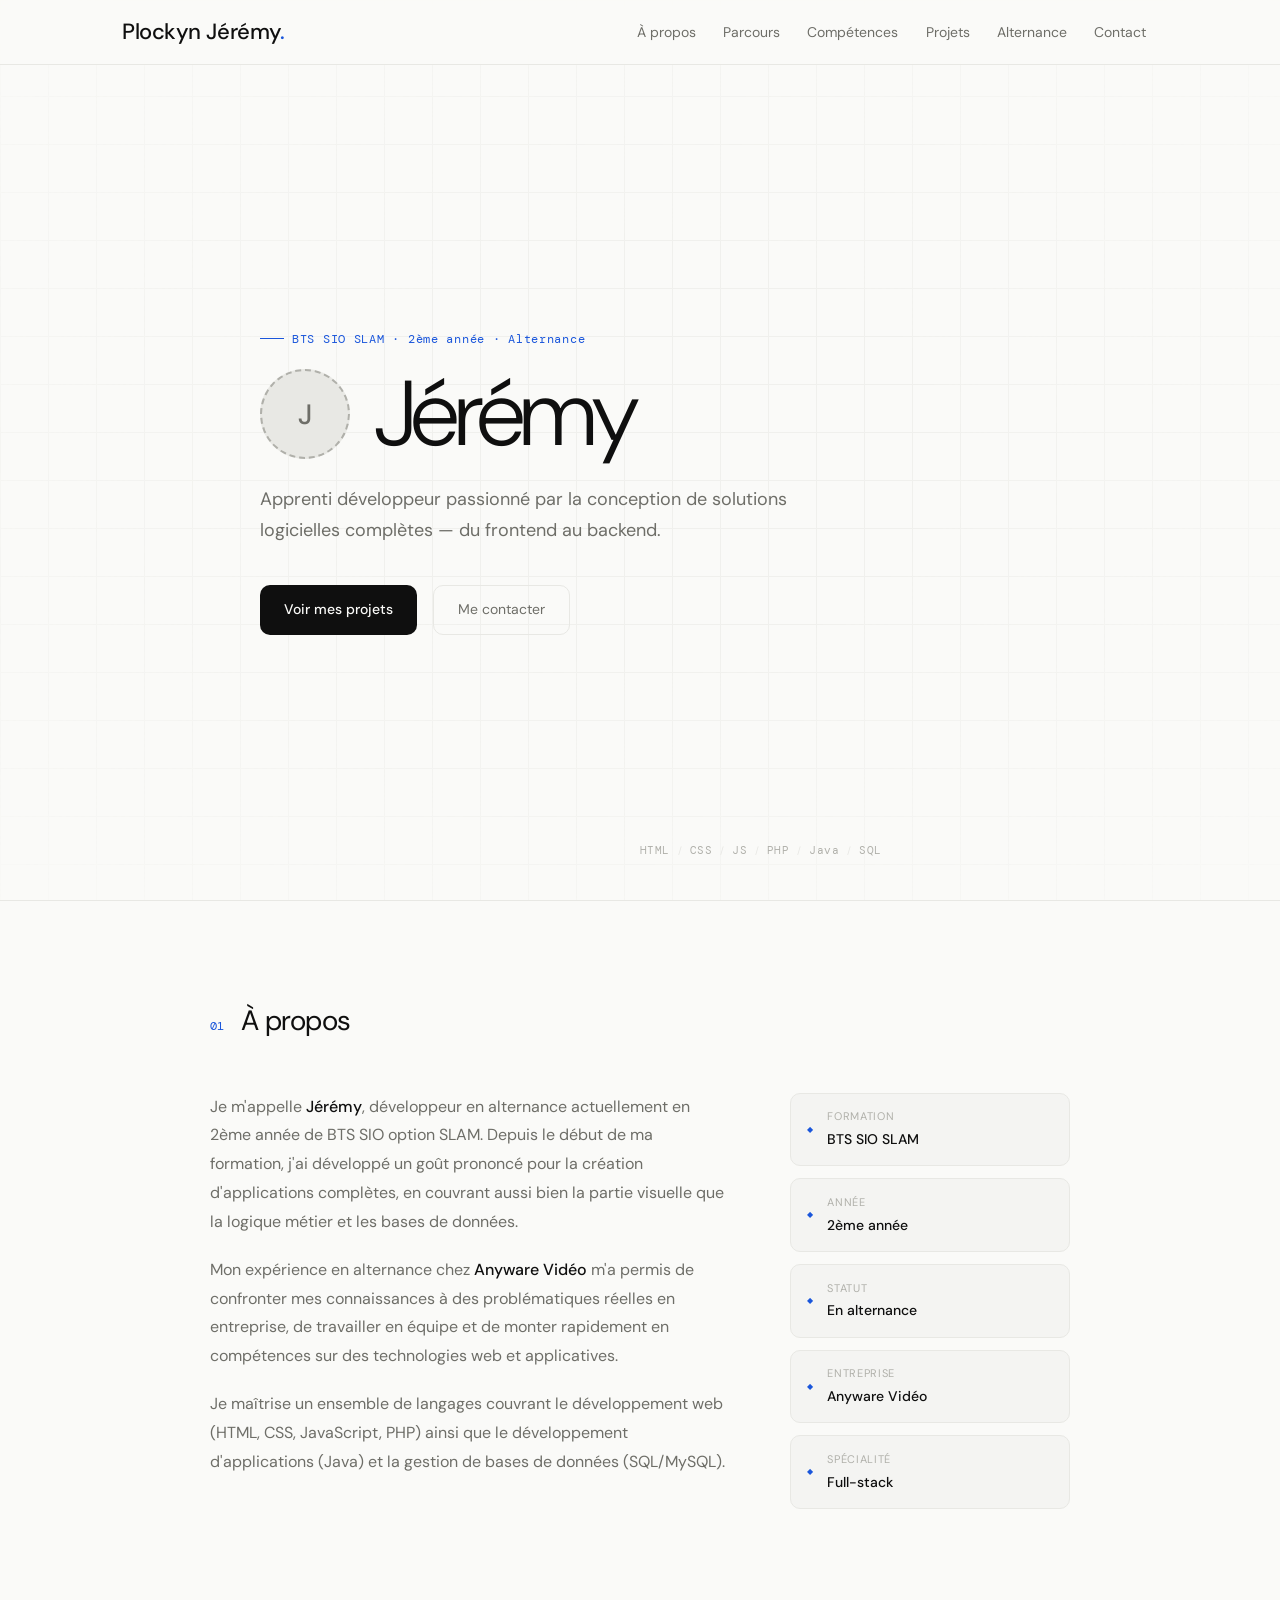
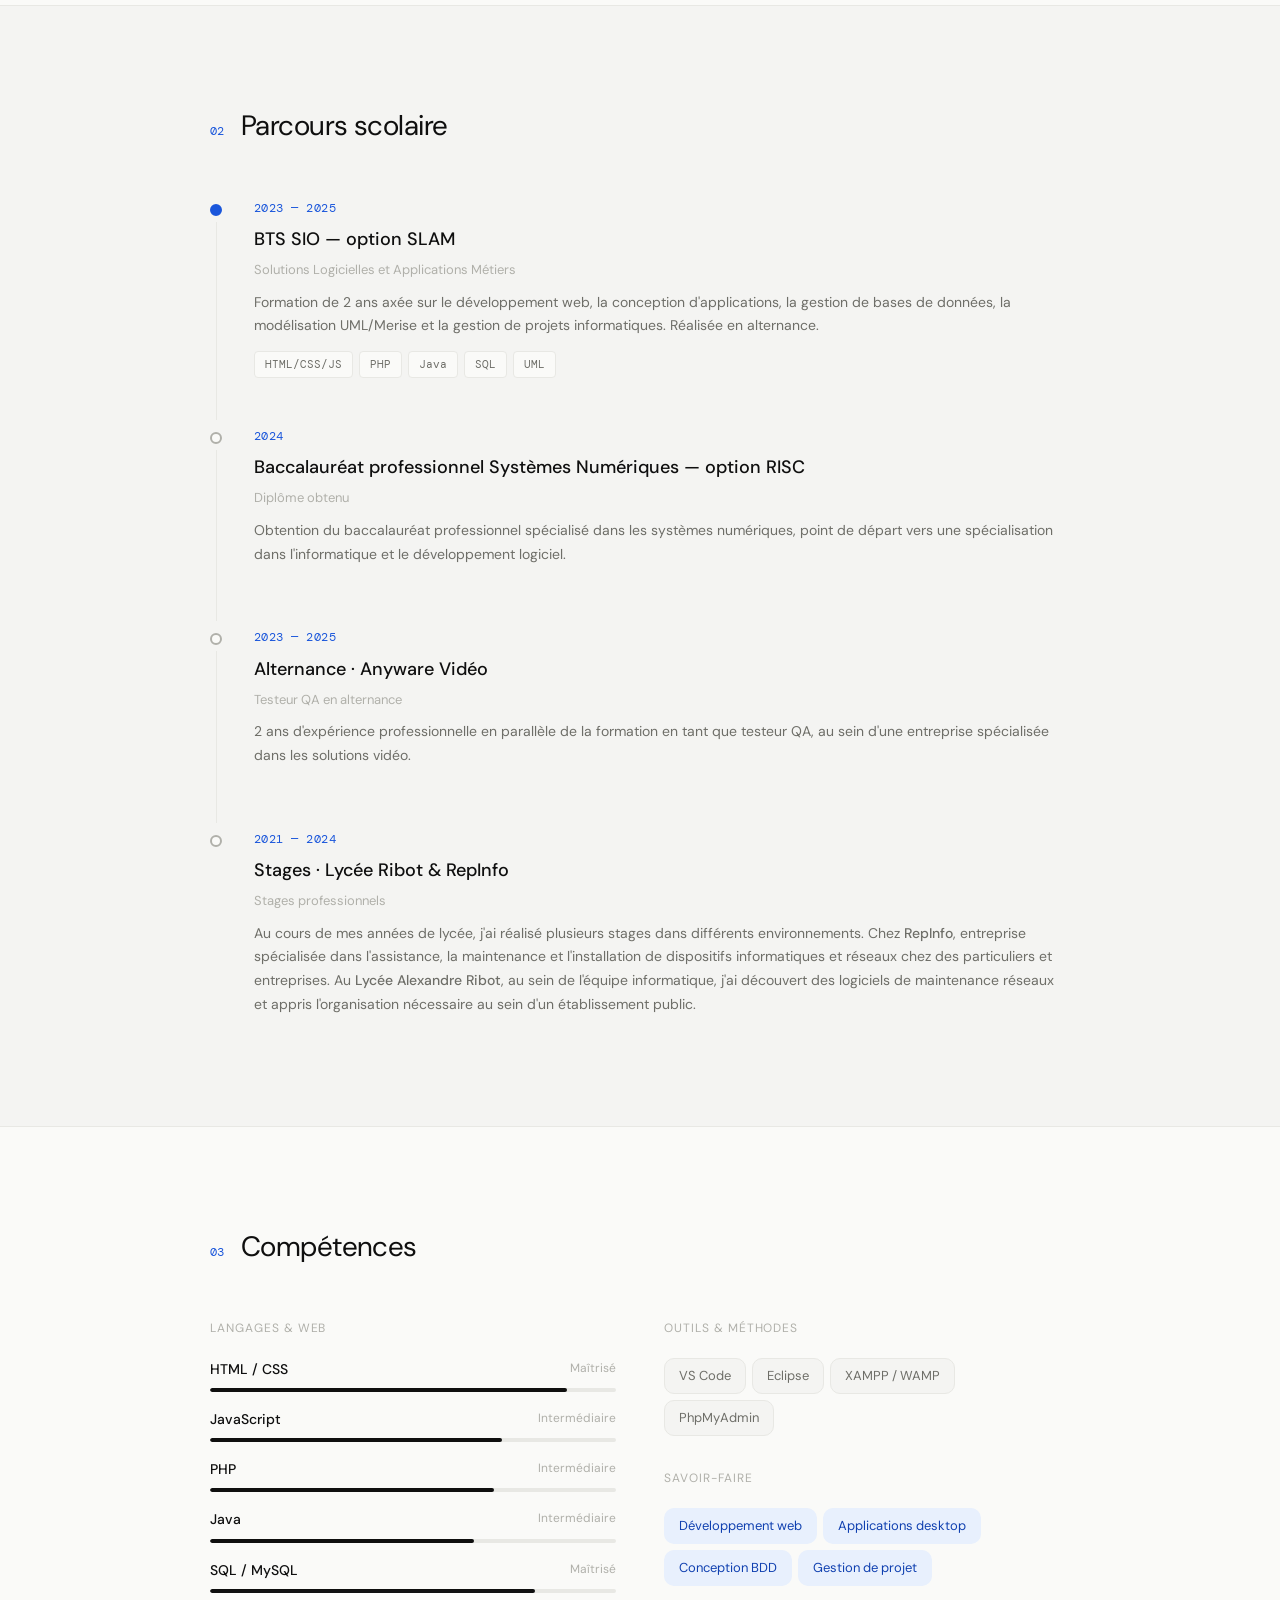
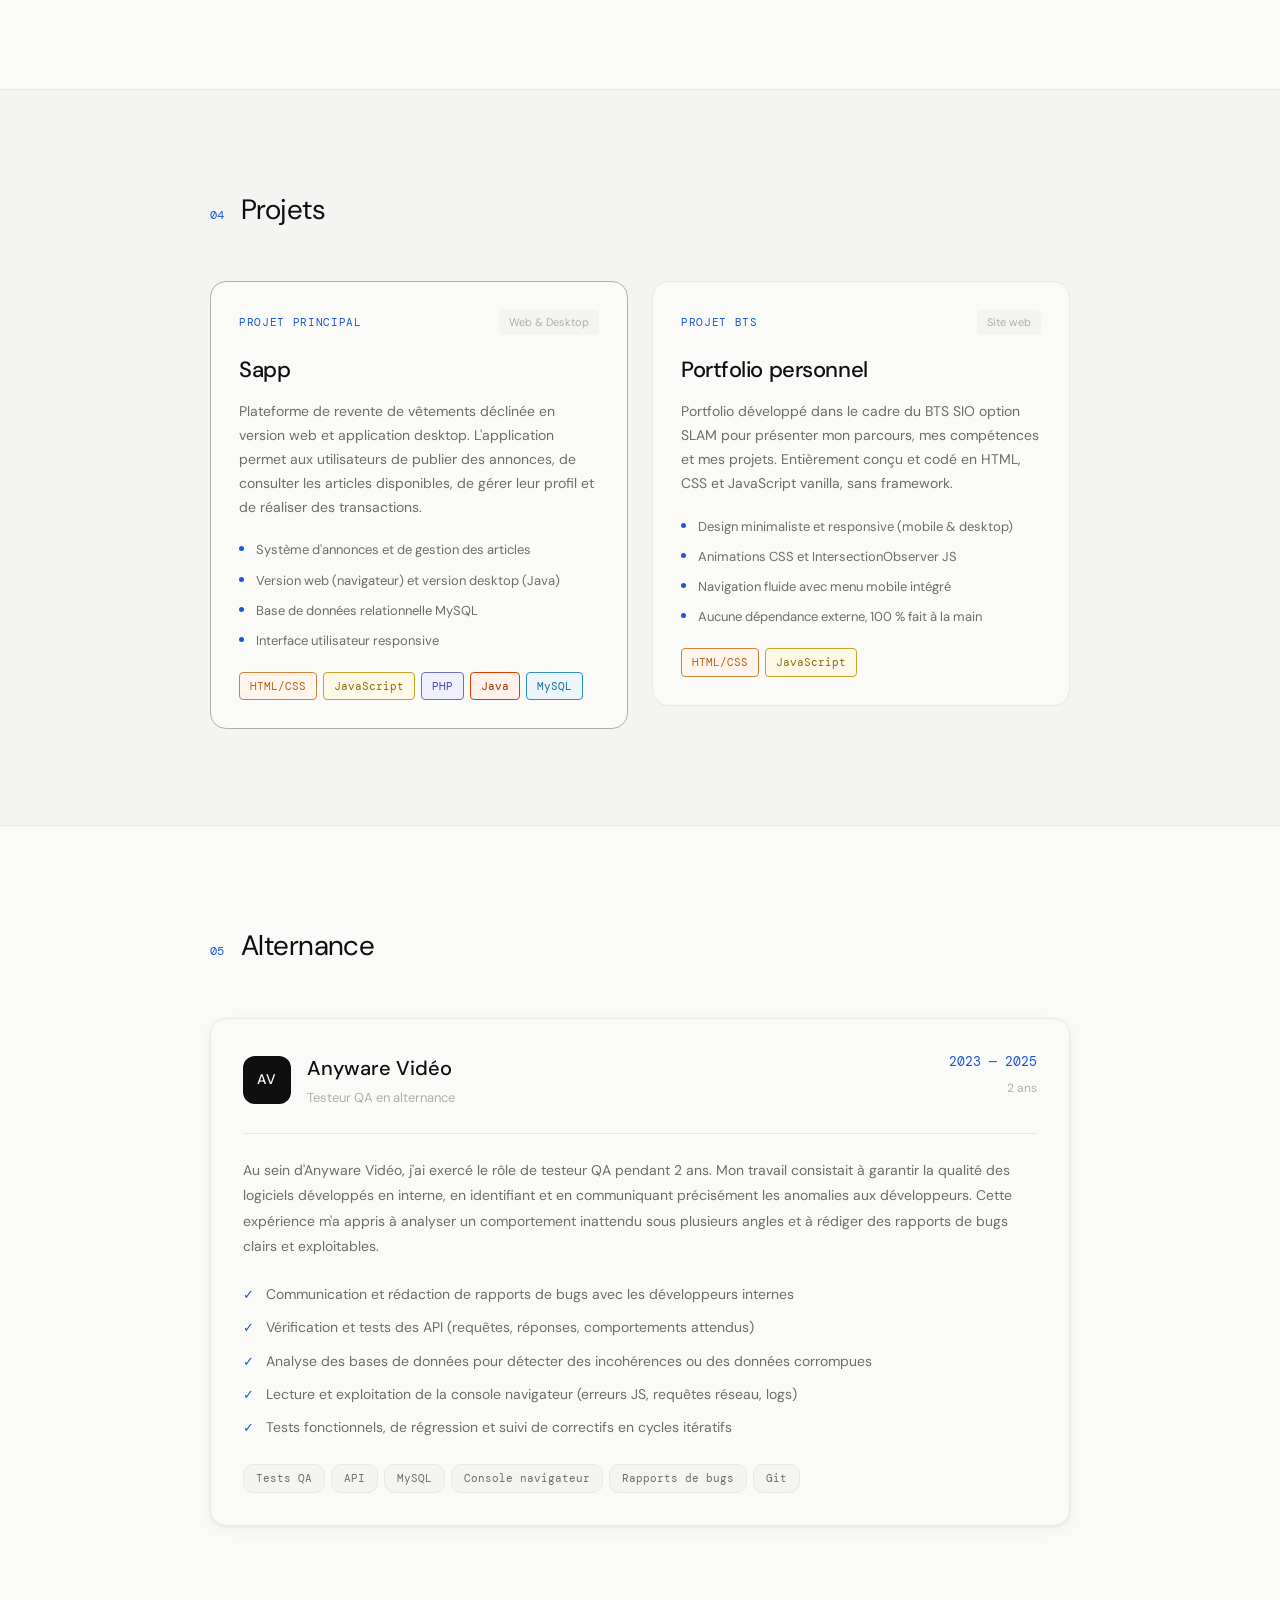
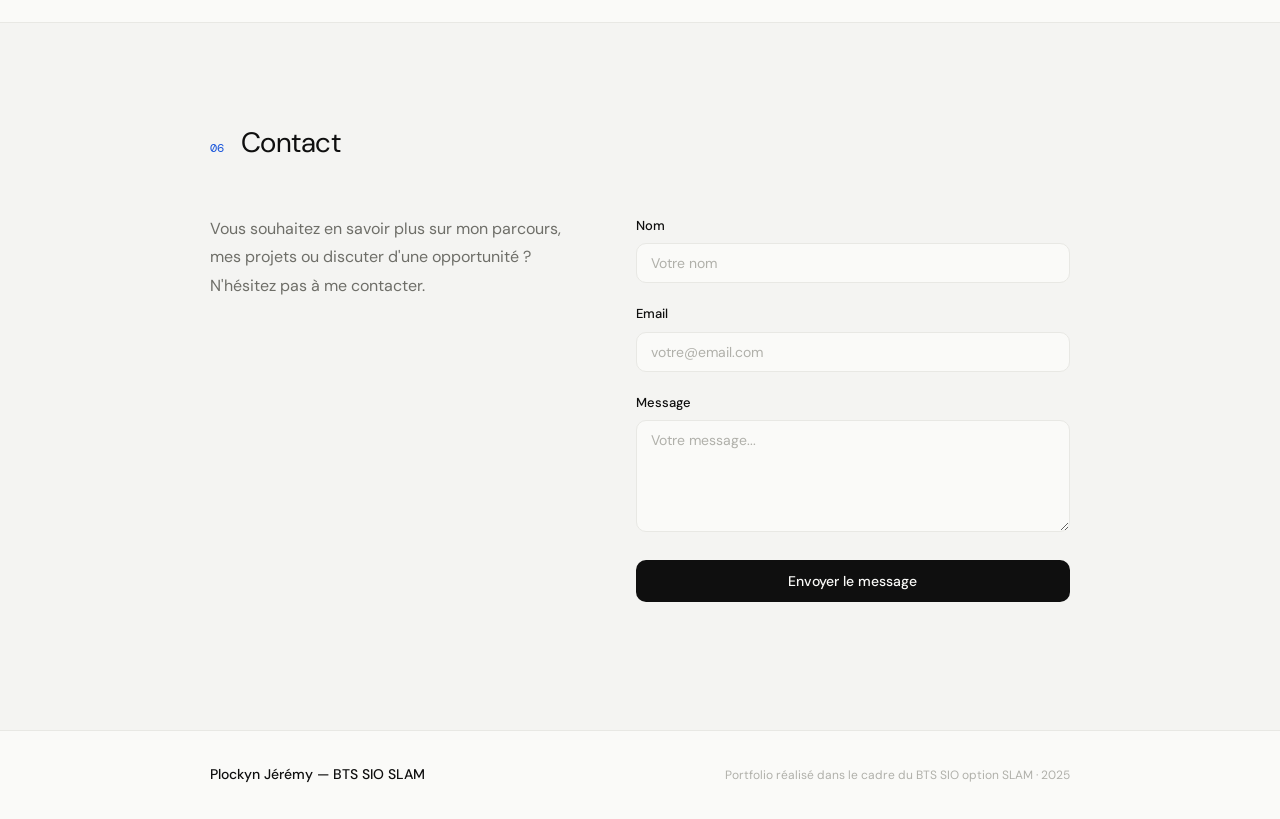
==== index.html @ 91b4df0a "Add files via upload" ====
<!DOCTYPE html>
<html lang="fr">
<head>
  <meta charset="UTF-8" />
  <meta name="viewport" content="width=device-width, initial-scale=1.0" />
  <title>Jérémy — Portfolio BTS SIO SLAM</title>
  <link rel="stylesheet" href="css/style.css" />
  <link rel="preconnect" href="https://fonts.googleapis.com" />
  <link rel="preconnect" href="https://fonts.gstatic.com" crossorigin />
  <link href="https://fonts.googleapis.com/css2?family=DM+Sans:ital,wght@0,300;0,400;0,500;1,300&family=DM+Mono:wght@400;500&display=swap" rel="stylesheet" />
</head>
<body>
 
  <nav id="navbar">
    <div class="nav-inner">
      <a href="#hero" class="nav-logo">Plockyn Jérémy<span class="dot">.</span></a>
      <ul class="nav-links">
        <li><a href="#about">À propos</a></li>
        <li><a href="#parcours">Parcours</a></li>
        <li><a href="#skills">Compétences</a></li>
        <li><a href="#projets">Projets</a></li>
        <li><a href="#alternance">Alternance</a></li>
        <li><a href="#contact">Contact</a></li>
      </ul>
      <button class="burger" id="burger" aria-label="Menu">
        <span></span><span></span><span></span>
      </button>
    </div>
    <div class="mobile-menu" id="mobileMenu">
      <a href="#about">À propos</a>
      <a href="#parcours">Parcours</a>
      <a href="#skills">Compétences</a>
      <a href="#projets">Projets</a>
      <a href="#alternance">Alternance</a>
      <a href="#contact">Contact</a>
    </div>
  </nav>
 
  <section id="hero">
    <div class="hero-bg">
      <div class="hero-grid"></div>
    </div>
    <div class="hero-content">
  <p class="hero-tag reveal">BTS SIO SLAM · 2ème année · Alternance</p>
  <div class="hero-name-row reveal delay-1">
    <div class="hero-avatar">
      <img src="" alt="Photo de Jérémy" id="heroPhoto" />
      <div class="hero-avatar-placeholder" id="heroPlaceholder">J</div>
    </div>
    <h1>Jérémy</h1>
  </div>
  <p class="hero-sub reveal delay-2">Apprenti développeur passionné par la conception de solutions logicielles complètes — du frontend au backend.</p>
  <div class="hero-cta reveal delay-3">
    <a href="#projets" class="btn-primary">Voir mes projets</a>
    <a href="#contact" class="btn-ghost">Me contacter</a>
  </div>
</div>
    </div>
    <div class="hero-stack reveal delay-2">
      <span class="stack-item">HTML</span>
      <span class="stack-sep">/</span>
      <span class="stack-item">CSS</span>
      <span class="stack-sep">/</span>
      <span class="stack-item">JS</span>
      <span class="stack-sep">/</span>
      <span class="stack-item">PHP</span>
      <span class="stack-sep">/</span>
      <span class="stack-item">Java</span>
      <span class="stack-sep">/</span>
      <span class="stack-item">SQL</span>
    </div>
  </section>
 
  <section id="about">
    <div class="container">
      <div class="section-header">
        <span class="section-num">01</span>
        <h2>À propos</h2>
      </div>
      <div class="about-grid">
        <div class="about-text">
          <p>Je m'appelle <strong>Jérémy</strong>, développeur en alternance actuellement en 2ème année de BTS SIO option SLAM. Depuis le début de ma formation, j'ai développé un goût prononcé pour la création d'applications complètes, en couvrant aussi bien la partie visuelle que la logique métier et les bases de données.</p>
          <p>Mon expérience en alternance chez <strong>Anyware Vidéo</strong> m'a permis de confronter mes connaissances à des problématiques réelles en entreprise, de travailler en équipe et de monter rapidement en compétences sur des technologies web et applicatives.</p>
          <p>Je maîtrise un ensemble de langages couvrant le développement web (HTML, CSS, JavaScript, PHP) ainsi que le développement d'applications (Java) et la gestion de bases de données (SQL/MySQL).</p>
        </div>
        <div class="about-cards">
          <div class="info-card">
            <span class="info-icon">&#9670;</span>
            <div>
              <p class="info-label">Formation</p>
              <p class="info-value">BTS SIO SLAM</p>
            </div>
          </div>
          <div class="info-card">
            <span class="info-icon">&#9670;</span>
            <div>
              <p class="info-label">Année</p>
              <p class="info-value">2ème année</p>
            </div>
          </div>
          <div class="info-card">
            <span class="info-icon">&#9670;</span>
            <div>
              <p class="info-label">Statut</p>
              <p class="info-value">En alternance</p>
            </div>
          </div>
          <div class="info-card">
            <span class="info-icon">&#9670;</span>
            <div>
              <p class="info-label">Entreprise</p>
              <p class="info-value">Anyware Vidéo</p>
            </div>
          </div>
          <div class="info-card">
            <span class="info-icon">&#9670;</span>
            <div>
              <p class="info-label">Spécialité</p>
              <p class="info-value">Full-stack</p>
            </div>
          </div>
        </div>
      </div>
    </div>
  </section>
 
  <section id="parcours">
    <div class="container">
      <div class="section-header">
        <span class="section-num">02</span>
        <h2>Parcours scolaire</h2>
      </div>
      <div class="timeline">
 
        <div class="timeline-item">
          <div class="timeline-marker">
            <div class="marker-dot active"></div>
            <div class="marker-line"></div>
          </div>
          <div class="timeline-body">
            <span class="tl-date">2023 — 2025</span>
            <h3 class="tl-title">BTS SIO — option SLAM</h3>
            <p class="tl-place">Solutions Logicielles et Applications Métiers</p>
            <p class="tl-desc">Formation de 2 ans axée sur le développement web, la conception d'applications, la gestion de bases de données, la modélisation UML/Merise et la gestion de projets informatiques. Réalisée en alternance.</p>
            <div class="tl-tags">
              <span class="tl-tag">HTML/CSS/JS</span>
              <span class="tl-tag">PHP</span>
              <span class="tl-tag">Java</span>
              <span class="tl-tag">SQL</span>
              <span class="tl-tag">UML</span>
            </div>
          </div>
        </div>
 
        <div class="timeline-item">
          <div class="timeline-marker">
            <div class="marker-dot"></div>
            <div class="marker-line"></div>
          </div>
          <div class="timeline-body">
            <span class="tl-date">2024</span>
            <h3 class="tl-title">Baccalauréat professionnel Systèmes Numériques — option RISC</h3>
            <p class="tl-place">Diplôme obtenu</p>
            <p class="tl-desc">Obtention du baccalauréat professionnel spécialisé dans les systèmes numériques, point de départ vers une spécialisation dans l'informatique et le développement logiciel.</p>
          </div>
        </div>
 
        <div class="timeline-item">
          <div class="timeline-marker">
            <div class="marker-dot"></div>
            <div class="marker-line"></div>
          </div>
          <div class="timeline-body">
            <span class="tl-date">2023 — 2025</span>
            <h3 class="tl-title">Alternance · Anyware Vidéo</h3>
            <p class="tl-place">Testeur QA en alternance</p>
            <p class="tl-desc">2 ans d'expérience professionnelle en parallèle de la formation en tant que testeur QA, au sein d'une entreprise spécialisée dans les solutions vidéo.</p>
          </div>
        </div>
 
        <div class="timeline-item">
          <div class="timeline-marker">
            <div class="marker-dot"></div>
          </div>
          <div class="timeline-body">
            <span class="tl-date">2021 — 2024</span>
            <h3 class="tl-title">Stages · Lycée Ribot &amp; RepInfo</h3>
            <p class="tl-place">Stages professionnels</p>
            <p class="tl-desc">Au cours de mes années de lycée, j'ai réalisé plusieurs stages dans différents environnements. Chez <strong>RepInfo</strong>, entreprise spécialisée dans l'assistance, la maintenance et l'installation de dispositifs informatiques et réseaux chez des particuliers et entreprises. Au <strong>Lycée Alexandre Ribot</strong>, au sein de l'équipe informatique, j'ai découvert des logiciels de maintenance réseaux et appris l'organisation nécessaire au sein d'un établissement public.</p>
          </div>
        </div>
 
      </div>
    </div>
  </section>
 
  <section id="skills">
    <div class="container">
      <div class="section-header">
        <span class="section-num">03</span>
        <h2>Compétences</h2>
      </div>
      <div class="skills-wrapper">
 
        <div class="skill-group">
          <h3 class="skill-group-title">Langages & web</h3>
          <div class="skill-list">
            <div class="skill-item">
              <div class="skill-info">
                <span class="skill-name">HTML / CSS</span>
                <span class="skill-level">Maîtrisé</span>
              </div>
              <div class="skill-bar"><div class="skill-fill" style="--w:88%"></div></div>
            </div>
            <div class="skill-item">
              <div class="skill-info">
                <span class="skill-name">JavaScript</span>
                <span class="skill-level">Intermédiaire</span>
              </div>
              <div class="skill-bar"><div class="skill-fill" style="--w:72%"></div></div>
            </div>
            <div class="skill-item">
              <div class="skill-info">
                <span class="skill-name">PHP</span>
                <span class="skill-level">Intermédiaire</span>
              </div>
              <div class="skill-bar"><div class="skill-fill" style="--w:70%"></div></div>
            </div>
            <div class="skill-item">
              <div class="skill-info">
                <span class="skill-name">Java</span>
                <span class="skill-level">Intermédiaire</span>
              </div>
              <div class="skill-bar"><div class="skill-fill" style="--w:65%"></div></div>
            </div>
            <div class="skill-item">
              <div class="skill-info">
                <span class="skill-name">SQL / MySQL</span>
                <span class="skill-level">Maîtrisé</span>
              </div>
              <div class="skill-bar"><div class="skill-fill" style="--w:80%"></div></div>
            </div>
          </div>
        </div>
 
        <div class="skill-group">
          <h3 class="skill-group-title">Outils & méthodes</h3>
          <div class="tools-grid">
            <div class="tool-pill">VS Code</div>
            <div class="tool-pill">Eclipse</div>
            <div class="tool-pill">XAMPP / WAMP</div>
            <div class="tool-pill">PhpMyAdmin</div>
          </div>
          <h3 class="skill-group-title" style="margin-top:2rem">Savoir-faire</h3>
          <div class="tools-grid">
            <div class="tool-pill highlight">Développement web</div>
            <div class="tool-pill highlight">Applications desktop</div>
            <div class="tool-pill highlight">Conception BDD</div>
            <div class="tool-pill highlight">Gestion de projet</div>
          </div>
        </div>
 
      </div>
    </div>
  </section>
 
  <section id="projets">
    <div class="container">
      <div class="section-header">
        <span class="section-num">04</span>
        <h2>Projets</h2>
      </div>
      <div class="projects-grid">
 
        <div class="project-card featured">
          <div class="project-card-top">
            <div class="project-label">Projet principal</div>
            <div class="project-type">Web & Desktop</div>
          </div>
          <h3 class="project-title">Sapp</h3>
          <p class="project-desc">Plateforme de revente de vêtements déclinée en version web et application desktop. L'application permet aux utilisateurs de publier des annonces, de consulter les articles disponibles, de gérer leur profil et de réaliser des transactions.</p>
          <div class="project-features">
            <div class="feature-item">
              <span class="feature-dot"></span>
              Système d'annonces et de gestion des articles
            </div>
            <div class="feature-item">
              <span class="feature-dot"></span>
              Version web (navigateur) et version desktop (Java)
            </div>
            <div class="feature-item">
              <span class="feature-dot"></span>
              Base de données relationnelle MySQL
            </div>
            <div class="feature-item">
              <span class="feature-dot"></span>
              Interface utilisateur responsive
            </div>
          </div>
          <div class="project-techs">
            <span class="tech-badge html">HTML/CSS</span>
            <span class="tech-badge js">JavaScript</span>
            <span class="tech-badge php">PHP</span>
            <span class="tech-badge java">Java</span>
            <span class="tech-badge sql">MySQL</span>
          </div>
        </div>
 
        <div class="project-card">
          <div class="project-card-top">
            <div class="project-label">Projet BTS</div>
            <div class="project-type">Site web</div>
          </div>
          <h3 class="project-title">Portfolio personnel</h3>
          <p class="project-desc">Portfolio développé dans le cadre du BTS SIO option SLAM pour présenter mon parcours, mes compétences et mes projets. Entièrement conçu et codé en HTML, CSS et JavaScript vanilla, sans framework.</p>
          <div class="project-features">
            <div class="feature-item">
              <span class="feature-dot"></span>
              Design minimaliste et responsive (mobile &amp; desktop)
            </div>
            <div class="feature-item">
              <span class="feature-dot"></span>
              Animations CSS et IntersectionObserver JS
            </div>
            <div class="feature-item">
              <span class="feature-dot"></span>
              Navigation fluide avec menu mobile intégré
            </div>
            <div class="feature-item">
              <span class="feature-dot"></span>
              Aucune dépendance externe, 100 % fait à la main
            </div>
          </div>
          <div class="project-techs">
            <span class="tech-badge html">HTML/CSS</span>
            <span class="tech-badge js">JavaScript</span>
          </div>
        </div>
 
      </div>
    </div>
  </section>
 
  <section id="alternance">
    <div class="container">
      <div class="section-header">
        <span class="section-num">05</span>
        <h2>Alternance</h2>
      </div>
      <div class="xp-block">
        <div class="xp-header">
          <div class="xp-company-block">
            <div class="xp-logo-circle">AV</div>
            <div>
              <h3 class="xp-company">Anyware Vidéo</h3>
              <p class="xp-role">Testeur QA en alternance</p>
            </div>
          </div>
          <div class="xp-duration-block">
            <span class="xp-duration">2023 — 2025</span>
            <span class="xp-length">2 ans</span>
          </div>
        </div>
        <div class="xp-divider"></div>
        <p class="xp-desc">Au sein d'Anyware Vidéo, j'ai exercé le rôle de testeur QA pendant 2 ans. Mon travail consistait à garantir la qualité des logiciels développés en interne, en identifiant et en communiquant précisément les anomalies aux développeurs. Cette expérience m'a appris à analyser un comportement inattendu sous plusieurs angles et à rédiger des rapports de bugs clairs et exploitables.</p>
        <div class="xp-skills">
          <div class="xp-skill">
            <span class="xp-skill-icon">&#10003;</span>
            <span>Communication et rédaction de rapports de bugs avec les développeurs internes</span>
          </div>
          <div class="xp-skill">
            <span class="xp-skill-icon">&#10003;</span>
            <span>Vérification et tests des API (requêtes, réponses, comportements attendus)</span>
          </div>
          <div class="xp-skill">
            <span class="xp-skill-icon">&#10003;</span>
            <span>Analyse des bases de données pour détecter des incohérences ou des données corrompues</span>
          </div>
          <div class="xp-skill">
            <span class="xp-skill-icon">&#10003;</span>
            <span>Lecture et exploitation de la console navigateur (erreurs JS, requêtes réseau, logs)</span>
          </div>
          <div class="xp-skill">
            <span class="xp-skill-icon">&#10003;</span>
            <span>Tests fonctionnels, de régression et suivi de correctifs en cycles itératifs</span>
          </div>
        </div>
        <div class="xp-tags">
          <span class="xp-tag">Tests QA</span>
          <span class="xp-tag">API</span>
          <span class="xp-tag">MySQL</span>
          <span class="xp-tag">Console navigateur</span>
          <span class="xp-tag">Rapports de bugs</span>
          <span class="xp-tag">Git</span>
        </div>
      </div>
    </div>
  </section>
 
  <section id="contact">
    <div class="container">
      <div class="section-header">
        <span class="section-num">06</span>
        <h2>Contact</h2>
      </div>
      <div class="contact-wrapper">
        <div class="contact-text">
          <p>Vous souhaitez en savoir plus sur mon parcours, mes projets ou discuter d'une opportunité ? N'hésitez pas à me contacter.</p>
        </div>
        <div class="contact-form">
          <div class="form-group">
            <label for="nom">Nom</label>
            <input type="text" id="nom" placeholder="Votre nom" />
          </div>
          <div class="form-group">
            <label for="email">Email</label>
            <input type="email" id="email" placeholder="votre@email.com" />
          </div>
          <div class="form-group">
            <label for="message">Message</label>
            <textarea id="message" rows="5" placeholder="Votre message..."></textarea>
          </div>
          <button class="btn-primary full" onclick="handleContact()">Envoyer le message</button>
          <p class="form-note" id="formNote"></p>
        </div>
      </div>
    </div>
  </section>
 
  <footer>
    <div class="footer-inner">
      <p class="footer-name">Plockyn Jérémy — BTS SIO SLAM</p>
      <p class="footer-copy">Portfolio réalisé dans le cadre du BTS SIO option SLAM · 2025</p>
    </div>
  </footer>
 
  <script src="js/main.js"></script>
</body>
</html>
---- css/style.css ----
:root {
  --black: #0f0f0f;
  --white: #fafaf8;
  --gray-100: #f4f4f2;
  --gray-200: #e8e8e4;
  --gray-400: #b0b0aa;
  --gray-600: #6e6e68;
  --gray-800: #2c2c28;
  --accent: #1a56db;
  --accent-light: #e8f0fd;
  --accent-dark: #1040b0;
  --font-main: 'DM Sans', sans-serif;
  --font-mono: 'DM Mono', monospace;
  --nav-h: 64px;
  --radius: 10px;
  --radius-lg: 16px;
  --shadow: 0 1px 3px rgba(0,0,0,0.06), 0 4px 16px rgba(0,0,0,0.04);
  --shadow-md: 0 2px 8px rgba(0,0,0,0.08), 0 8px 32px rgba(0,0,0,0.06);
}


*, *::before, *::after { box-sizing: border-box; margin: 0; padding: 0; }
html { scroll-behavior: smooth; font-size: 16px; }
body {
  font-family: var(--font-main);
  background: var(--white);
  color: var(--black);
  line-height: 1.7;
  -webkit-font-smoothing: antialiased;
}
a { text-decoration: none; color: inherit; }
img { max-width: 100%; display: block; }
strong { font-weight: 500; }


#navbar {
  position: fixed;
  top: 0; left: 0; right: 0;
  z-index: 1000;
  background: rgba(250, 250, 248, 0.9);
  backdrop-filter: blur(12px);
  -webkit-backdrop-filter: blur(12px);
  border-bottom: 1px solid var(--gray-200);
  transition: box-shadow 0.3s;
}
#navbar.scrolled { box-shadow: 0 2px 20px rgba(0,0,0,0.06); }
.nav-inner {
  max-width: 1100px;
  margin: 0 auto;
  padding: 0 2rem;
  height: var(--nav-h);
  display: flex;
  align-items: center;
  justify-content: space-between;
}
.nav-logo {
  font-size: 22px;
  font-weight: 500;
  letter-spacing: -0.02em;
  color: var(--black);
}
.nav-logo .dot { color: var(--accent); }
.nav-links {
  display: flex;
  list-style: none;
  gap: 0.2rem;
}
.nav-links a {
  font-size: 14px;
  color: var(--gray-600);
  padding: 6px 12px;
  border-radius: 6px;
  transition: color 0.2s, background 0.2s;
}
.nav-links a:hover { color: var(--black); background: var(--gray-100); }
.nav-links a.active { color: var(--accent); }
.burger {
  display: none;
  flex-direction: column;
  gap: 5px;
  background: none;
  border: none;
  cursor: pointer;
  padding: 4px;
}
.burger span {
  display: block;
  width: 22px;
  height: 2px;
  background: var(--black);
  border-radius: 2px;
  transition: all 0.3s;
}
.mobile-menu {
  display: none;
  flex-direction: column;
  padding: 1rem 2rem;
  border-top: 1px solid var(--gray-200);
  gap: 0.2rem;
}
.mobile-menu a {
  font-size: 15px;
  color: var(--gray-600);
  padding: 8px 0;
  border-bottom: 1px solid var(--gray-200);
  transition: color 0.2s;
}
.mobile-menu a:hover { color: var(--black); }
.mobile-menu.open { display: flex; }


#hero {
  min-height: 100vh;
  display: flex;
  flex-direction: column;
  justify-content: center;
  padding: calc(var(--nav-h) + 4rem) 2rem 4rem;
  position: relative;
  overflow: hidden;
}
.hero-bg {
  position: absolute;
  inset: 0;
  pointer-events: none;
  z-index: 0;
}
.hero-grid {
  position: absolute;
  inset: 0;
  background-image:
    linear-gradient(var(--gray-200) 1px, transparent 1px),
    linear-gradient(90deg, var(--gray-200) 1px, transparent 1px);
  background-size: 48px 48px;
  opacity: 0.5;
  mask-image: radial-gradient(ellipse 80% 80% at 50% 50%, black 30%, transparent 100%);
}
.hero-content {
  max-width: 760px;
  margin: 0 auto;
  width: 100%;
  position: relative;
  z-index: 1;
}
.hero-tag {
  font-family: var(--font-mono);
  font-size: 12px;
  color: var(--accent);
  letter-spacing: 0.06em;
  margin-bottom: 1.2rem;
  display: flex;
  align-items: center;
  gap: 0.5rem;
}
.hero-tag::before {
  content: '';
  display: inline-block;
  width: 24px;
  height: 1px;
  background: var(--accent);
}
h1 {
  font-size: clamp(52px, 10vw, 92px);
  font-weight: 300;
  letter-spacing: -0.04em;
  line-height: 1.0;
  color: var(--black);
  margin-bottom: 1.5rem;
}
.hero-sub {
  font-size: 18px;
  color: var(--gray-600);
  line-height: 1.7;
  max-width: 540px;
  margin-bottom: 2.5rem;
}
.accent { color: var(--accent); }
.hero-cta {
  display: flex;
  gap: 1rem;
  flex-wrap: wrap;
}
.btn-primary {
  display: inline-flex;
  align-items: center;
  gap: 6px;
  background: var(--black);
  color: var(--white);
  font-family: var(--font-main);
  font-size: 14px;
  font-weight: 500;
  padding: 12px 24px;
  border-radius: var(--radius);
  border: none;
  cursor: pointer;
  transition: background 0.2s, transform 0.15s;
  text-decoration: none;
}
.btn-primary:hover { background: var(--gray-800); transform: translateY(-1px); }
.btn-primary.full { width: 100%; justify-content: center; margin-top: 0.5rem; }
.btn-ghost {
  display: inline-flex;
  align-items: center;
  font-size: 14px;
  color: var(--gray-600);
  padding: 12px 24px;
  border-radius: var(--radius);
  border: 1px solid var(--gray-200);
  transition: border-color 0.2s, color 0.2s, transform 0.15s;
  cursor: pointer;
  background: none;
}
.btn-ghost:hover { color: var(--black); border-color: var(--gray-400); transform: translateY(-1px); }
.hero-stack {
  position: absolute;
  bottom: 2.5rem;
  left: 50%;
  transform: translateX(-50%);
  z-index: 1;
  display: flex;
  align-items: center;
  gap: 0.5rem;
}
.stack-item {
  font-family: var(--font-mono);
  font-size: 11px;
  color: var(--gray-400);
  letter-spacing: 0.04em;
}
.stack-sep { color: var(--gray-200); font-size: 10px; }


section {
  padding: 6rem 2rem;
  border-top: 1px solid var(--gray-200);
}
section:first-of-type { border-top: none; }
.container { max-width: 860px; margin: 0 auto; }
.section-header {
  display: flex;
  align-items: baseline;
  gap: 1rem;
  margin-bottom: 3rem;
}
.section-num {
  font-family: var(--font-mono);
  font-size: 12px;
  color: var(--accent);
  letter-spacing: 0.04em;
}
h2 {
  font-size: 28px;
  font-weight: 400;
  letter-spacing: -0.02em;
  color: var(--black);
}


.about-grid {
  display: grid;
  grid-template-columns: 1fr 280px;
  gap: 4rem;
  align-items: start;
}
.about-text p {
  font-size: 16px;
  color: var(--gray-600);
  line-height: 1.8;
  margin-bottom: 1.2rem;
}
.about-text p:last-child { margin-bottom: 0; }
.about-text strong { color: var(--black); font-weight: 500; }
.about-cards { display: flex; flex-direction: column; gap: 0.75rem; }
.info-card {
  display: flex;
  align-items: center;
  gap: 0.9rem;
  padding: 0.85rem 1rem;
  background: var(--gray-100);
  border-radius: var(--radius);
  border: 1px solid var(--gray-200);
}
.info-icon {
  font-size: 8px;
  color: var(--accent);
  flex-shrink: 0;
}
.info-label {
  font-size: 11px;
  color: var(--gray-400);
  text-transform: uppercase;
  letter-spacing: 0.06em;
  margin-bottom: 2px;
}
.info-value {
  font-size: 14px;
  font-weight: 500;
  color: var(--black);
}


#parcours { background: var(--gray-100); }
.timeline { display: flex; flex-direction: column; }
.timeline-item {
  display: flex;
  gap: 2rem;
  position: relative;
}
.timeline-marker {
  display: flex;
  flex-direction: column;
  align-items: center;
  flex-shrink: 0;
  padding-top: 6px;
}
.marker-dot {
  width: 12px;
  height: 12px;
  border-radius: 50%;
  border: 2px solid var(--gray-400);
  background: var(--white);
  flex-shrink: 0;
  transition: border-color 0.3s;
}
.marker-dot.active {
  border-color: var(--accent);
  background: var(--accent);
}
.marker-line {
  flex: 1;
  width: 1px;
  background: var(--gray-200);
  margin: 6px 0;
  min-height: 40px;
}
.timeline-body { padding-bottom: 3rem; flex: 1; }
.timeline-item:last-child .timeline-body { padding-bottom: 0; }
.tl-date {
  font-family: var(--font-mono);
  font-size: 12px;
  color: var(--accent);
  letter-spacing: 0.04em;
  display: block;
  margin-bottom: 0.4rem;
}
.tl-title {
  font-size: 18px;
  font-weight: 500;
  color: var(--black);
  margin-bottom: 0.25rem;
}
.tl-place {
  font-size: 13px;
  color: var(--gray-400);
  margin-bottom: 0.6rem;
}
.tl-desc {
  font-size: 14px;
  color: var(--gray-600);
  line-height: 1.7;
  margin-bottom: 0.8rem;
}
.tl-tags { display: flex; flex-wrap: wrap; gap: 6px; }
.tl-tag {
  font-family: var(--font-mono);
  font-size: 11px;
  padding: 3px 10px;
  border-radius: 4px;
  background: var(--white);
  border: 1px solid var(--gray-200);
  color: var(--gray-600);
}

.skills-wrapper {
  display: grid;
  grid-template-columns: 1fr 1fr;
  gap: 3rem;
}
.skill-group-title {
  font-size: 12px;
  text-transform: uppercase;
  letter-spacing: 0.08em;
  color: var(--gray-400);
  margin-bottom: 1.2rem;
  font-weight: 400;
}
.skill-list { display: flex; flex-direction: column; gap: 1rem; }
.skill-item {}
.skill-info {
  display: flex;
  justify-content: space-between;
  margin-bottom: 0.4rem;
}
.skill-name { font-size: 14px; font-weight: 500; color: var(--black); }
.skill-level { font-size: 12px; color: var(--gray-400); }
.skill-bar {
  height: 4px;
  background: var(--gray-200);
  border-radius: 2px;
  overflow: hidden;
}
.skill-fill {
  height: 100%;
  width: 0;
  background: var(--black);
  border-radius: 2px;
  transition: width 1.2s cubic-bezier(0.4, 0, 0.2, 1);
}
.skill-fill.animated { width: var(--w); }
.tools-grid { display: flex; flex-wrap: wrap; gap: 6px; }
.tool-pill {
  font-size: 13px;
  padding: 6px 14px;
  border-radius: var(--radius);
  background: var(--gray-100);
  border: 1px solid var(--gray-200);
  color: var(--gray-600);
  transition: border-color 0.2s, color 0.2s;
}
.tool-pill:hover { border-color: var(--gray-400); color: var(--black); }
.tool-pill.highlight {
  background: var(--accent-light);
  border-color: transparent;
  color: var(--accent-dark);
}


#projets { background: var(--gray-100); }
.projects-grid {
  display: grid;
  grid-template-columns: 1fr 1fr;
  gap: 1.5rem;
  align-items: start;
}
.project-card {
  background: var(--white);
  border: 1px solid var(--gray-200);
  border-radius: var(--radius-lg);
  padding: 1.75rem;
  transition: box-shadow 0.25s, transform 0.25s;
}
.project-card:hover { box-shadow: var(--shadow-md); transform: translateY(-2px); }
.project-card.featured { border-color: var(--gray-400); }
.project-card.placeholder { opacity: 0.55; border-style: dashed; }
.project-card-top {
  display: flex;
  justify-content: space-between;
  align-items: center;
  margin-bottom: 1rem;
}
.project-label {
  font-family: var(--font-mono);
  font-size: 11px;
  color: var(--accent);
  letter-spacing: 0.06em;
  text-transform: uppercase;
}
.project-type {
  font-size: 11px;
  color: var(--gray-400);
  background: var(--gray-100);
  padding: 3px 10px;
  border-radius: 4px;
}
.project-title {
  font-size: 22px;
  font-weight: 500;
  letter-spacing: -0.02em;
  color: var(--black);
  margin-bottom: 0.75rem;
}
.project-desc {
  font-size: 14px;
  color: var(--gray-600);
  line-height: 1.7;
  margin-bottom: 1.25rem;
}
.project-features { display: flex; flex-direction: column; gap: 0.5rem; margin-bottom: 1.25rem; }
.feature-item {
  display: flex;
  align-items: flex-start;
  gap: 0.75rem;
  font-size: 13px;
  color: var(--gray-600);
}
.feature-dot {
  width: 5px;
  height: 5px;
  border-radius: 50%;
  background: var(--accent);
  flex-shrink: 0;
  margin-top: 7px;
}
.project-techs { display: flex; flex-wrap: wrap; gap: 6px; }
.tech-badge {
  font-family: var(--font-mono);
  font-size: 11px;
  padding: 4px 10px;
  border-radius: 4px;
  border: 1px solid var(--gray-200);
  color: var(--gray-600);
}
.tech-badge.html { border-color: #d4823a; color: #b5621a; background: #fff5ed; }
.tech-badge.js { border-color: #c9a227; color: #8a6c10; background: #fef9e6; }
.tech-badge.php { border-color: #6e72b8; color: #4246a0; background: #f0f0fd; }
.tech-badge.java { border-color: #d44000; color: #a03000; background: #fff2ec; }
.tech-badge.sql { border-color: #2d90c0; color: #1a6a96; background: #edf6fb; }

.xp-block {
  background: var(--white);
  border: 1px solid var(--gray-200);
  border-radius: var(--radius-lg);
  padding: 2rem;
  box-shadow: var(--shadow);
}
.xp-header {
  display: flex;
  justify-content: space-between;
  align-items: flex-start;
  margin-bottom: 1.5rem;
}
.xp-company-block {
  display: flex;
  align-items: center;
  gap: 1rem;
}
.xp-logo-circle {
  width: 48px;
  height: 48px;
  border-radius: 12px;
  background: var(--black);
  color: var(--white);
  display: flex;
  align-items: center;
  justify-content: center;
  font-size: 14px;
  font-weight: 500;
  letter-spacing: 0.04em;
  flex-shrink: 0;
}
.xp-company { font-size: 20px; font-weight: 500; color: var(--black); }
.xp-role { font-size: 13px; color: var(--gray-400); margin-top: 2px; }
.xp-duration-block { text-align: right; }
.xp-duration {
  font-family: var(--font-mono);
  font-size: 13px;
  color: var(--accent);
  display: block;
}
.xp-length { font-size: 12px; color: var(--gray-400); }
.xp-divider { height: 1px; background: var(--gray-200); margin-bottom: 1.5rem; }
.xp-desc {
  font-size: 14px;
  color: var(--gray-600);
  line-height: 1.8;
  margin-bottom: 1.5rem;
}
.xp-skills { display: flex; flex-direction: column; gap: 0.6rem; margin-bottom: 1.5rem; }
.xp-skill {
  display: flex;
  align-items: center;
  gap: 0.75rem;
  font-size: 14px;
  color: var(--gray-600);
}
.xp-skill-icon { color: var(--accent); font-size: 13px; }
.xp-tags { display: flex; flex-wrap: wrap; gap: 6px; }
.xp-tag {
  font-family: var(--font-mono);
  font-size: 11px;
  padding: 4px 12px;
  border-radius: var(--radius);
  background: var(--gray-100);
  border: 1px solid var(--gray-200);
  color: var(--gray-600);
}

#contact { background: var(--gray-100); }
.contact-wrapper {
  display: grid;
  grid-template-columns: 1fr 1.2fr;
  gap: 4rem;
  align-items: start;
}
.contact-text p {
  font-size: 16px;
  color: var(--gray-600);
  line-height: 1.8;
}
.contact-form { display: flex; flex-direction: column; gap: 1.25rem; }
.form-group { display: flex; flex-direction: column; gap: 0.4rem; }
.form-group label {
  font-size: 13px;
  font-weight: 500;
  color: var(--black);
}
.form-group input,
.form-group textarea {
  font-family: var(--font-main);
  font-size: 14px;
  padding: 10px 14px;
  border: 1px solid var(--gray-200);
  border-radius: var(--radius);
  background: var(--white);
  color: var(--black);
  outline: none;
  transition: border-color 0.2s, box-shadow 0.2s;
  resize: vertical;
}
.form-group input:focus,
.form-group textarea:focus {
  border-color: var(--accent);
  box-shadow: 0 0 0 3px rgba(26, 86, 219, 0.1);
}
.form-group input::placeholder,
.form-group textarea::placeholder { color: var(--gray-400); }
.form-note {
  font-size: 13px;
  color: var(--accent);
  min-height: 20px;
  margin-top: -0.5rem;
  text-align: center;
}

footer {
  border-top: 1px solid var(--gray-200);
  padding: 2rem;
}
.footer-inner {
  max-width: 860px;
  margin: 0 auto;
  display: flex;
  justify-content: space-between;
  align-items: center;
  flex-wrap: wrap;
  gap: 0.5rem;
}
.footer-name { font-size: 14px; font-weight: 500; color: var(--black); }
.footer-copy { font-size: 12px; color: var(--gray-400); }

.reveal {
  opacity: 0;
  transform: translateY(20px);
  transition: opacity 0.7s ease, transform 0.7s ease;
}
.reveal.visible { opacity: 1; transform: translateY(0); }
.delay-1 { transition-delay: 0.15s; }
.delay-2 { transition-delay: 0.3s; }
.delay-3 { transition-delay: 0.45s; }

@media (max-width: 768px) {
  .nav-links { display: none; }
  .burger { display: flex; }
  h1 { font-size: 48px; }
  .about-grid { grid-template-columns: 1fr; gap: 2.5rem; }
  .skills-wrapper { grid-template-columns: 1fr; gap: 2rem; }
  .projects-grid { grid-template-columns: 1fr; }
  .contact-wrapper { grid-template-columns: 1fr; gap: 2rem; }
  .xp-header { flex-direction: column; gap: 1rem; }
  .xp-duration-block { text-align: left; }
  .hero-stack { display: none; }
  .footer-inner { flex-direction: column; text-align: center; }
  section { padding: 4rem 1.5rem; }
}

@media (max-width: 480px) {
  h1 { font-size: 38px; }
  h2 { font-size: 22px; }
  .hero-cta { flex-direction: column; }
  .btn-primary, .btn-ghost { justify-content: center; }
}

.hero-name-row {
  display: flex;
  align-items: center;
  gap: 1.5rem;
  margin-bottom: 1.5rem;
}
.hero-avatar {
  position: relative;
  width: 90px;
  height: 90px;
  flex-shrink: 0;
}
.hero-avatar img {
  width: 90px;
  height: 90px;
  border-radius: 50%;
  object-fit: cover;
  border: 2px solid var(--gray-200);
  display: none;
}
.hero-avatar img.loaded { display: block; }
.hero-avatar-placeholder {
  width: 90px;
  height: 90px;
  border-radius: 50%;
  background: var(--gray-200);
  border: 2px dashed var(--gray-400);
  display: flex;
  align-items: center;
  justify-content: center;
  font-size: 28px;
  font-weight: 500;
  color: var(--gray-600);
}
.hero-name-row h1 { margin-bottom: 0; }
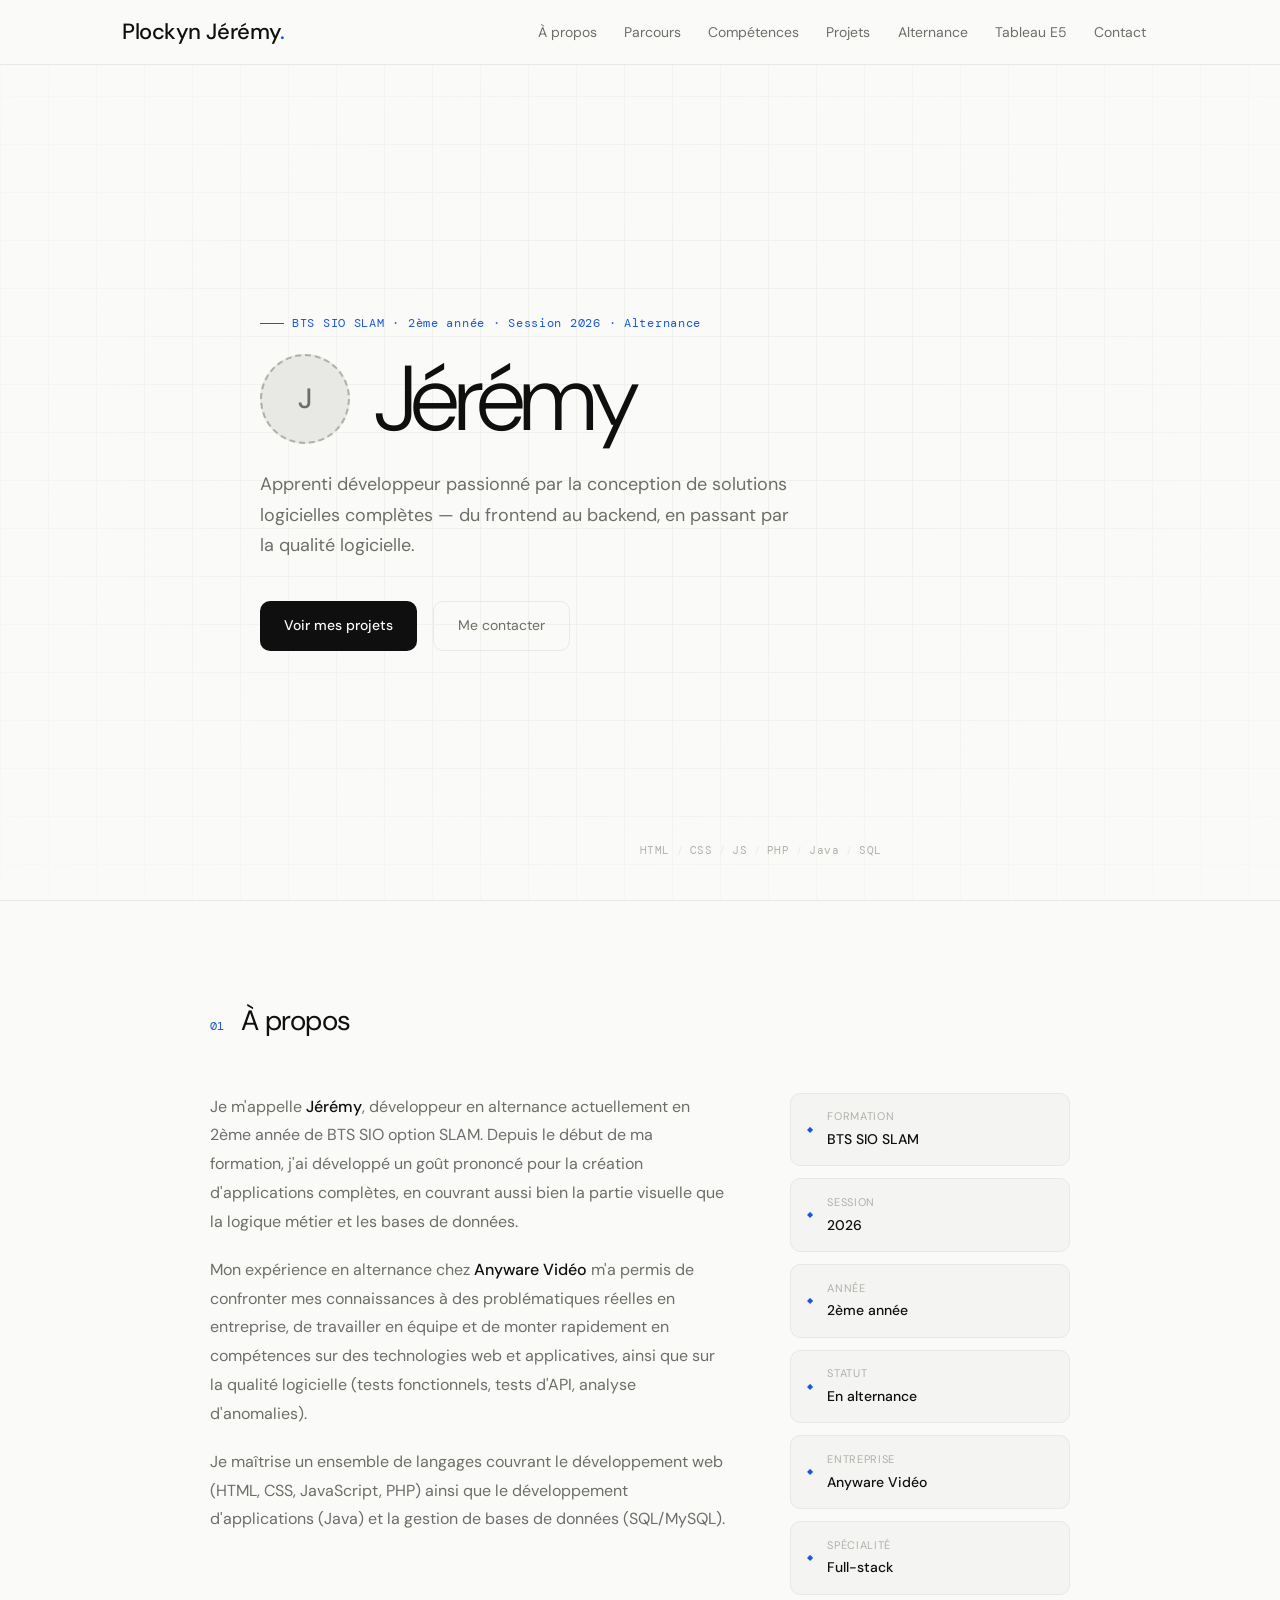
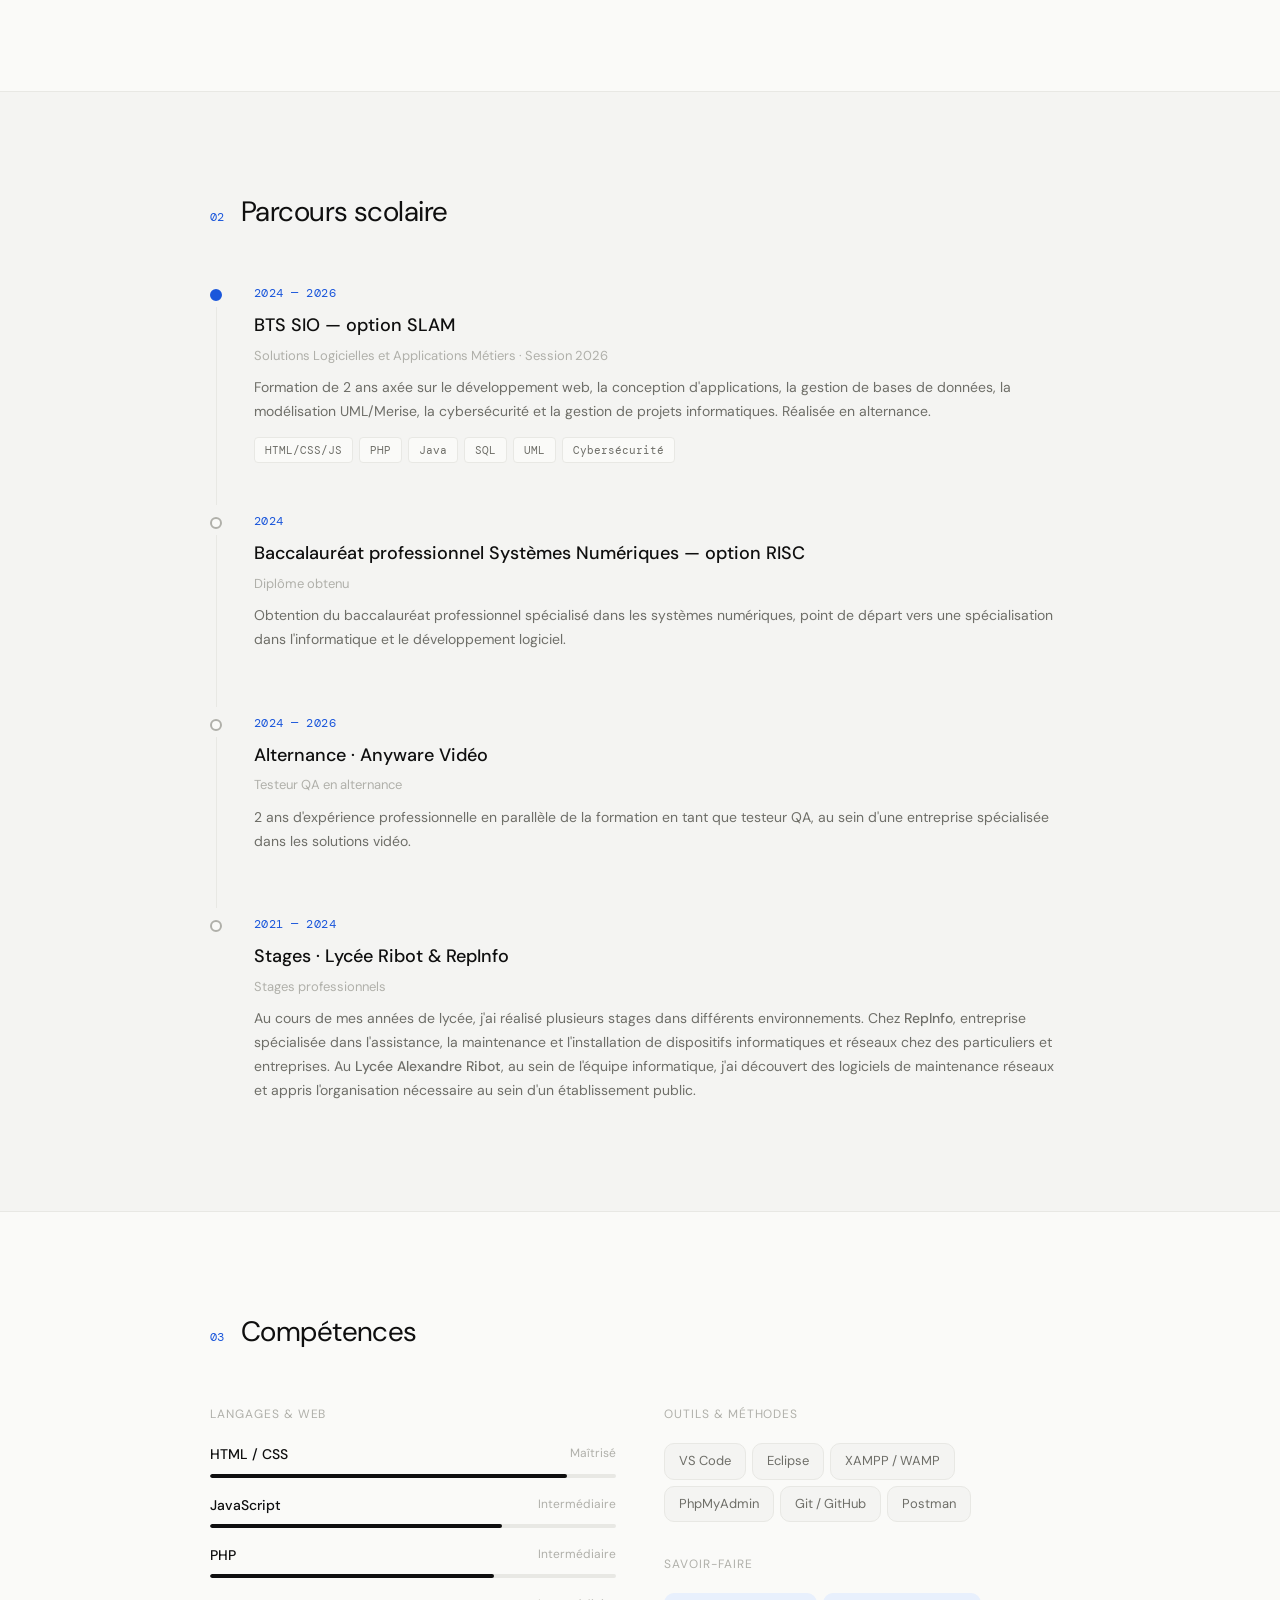
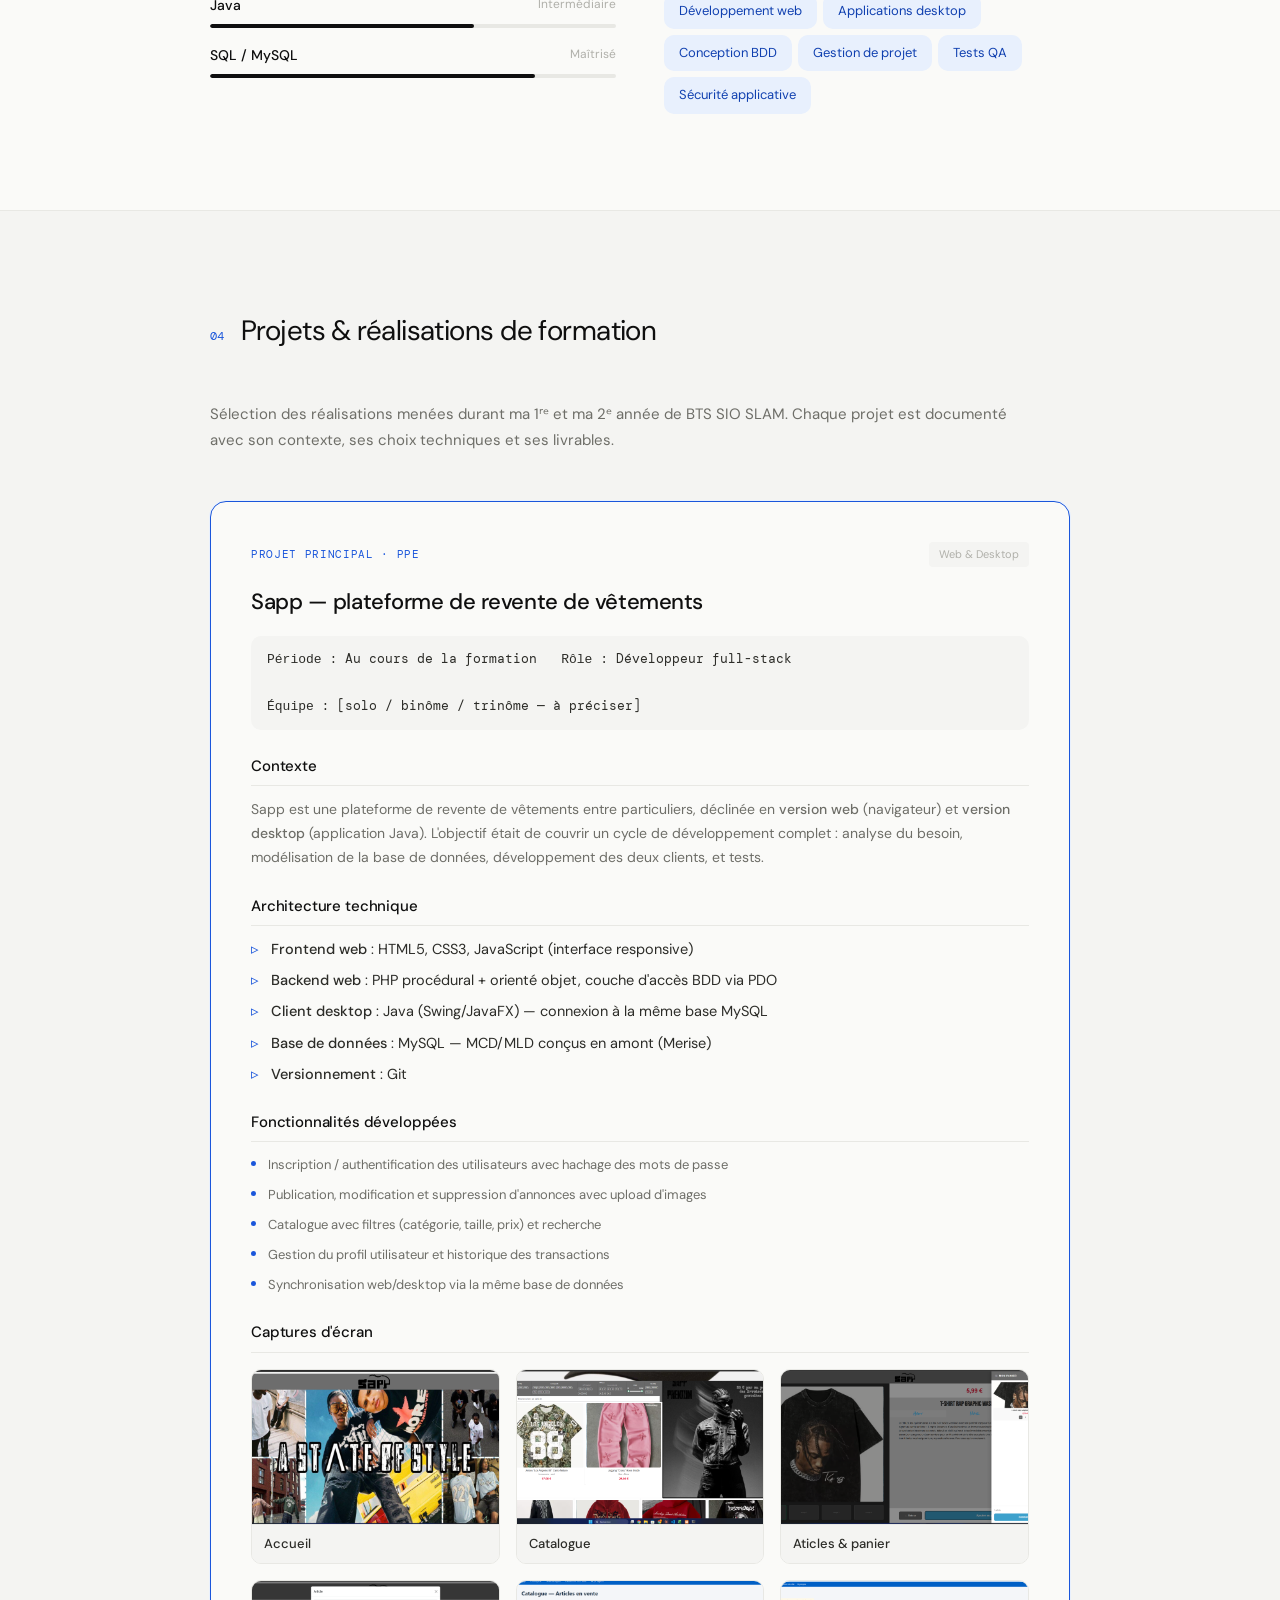
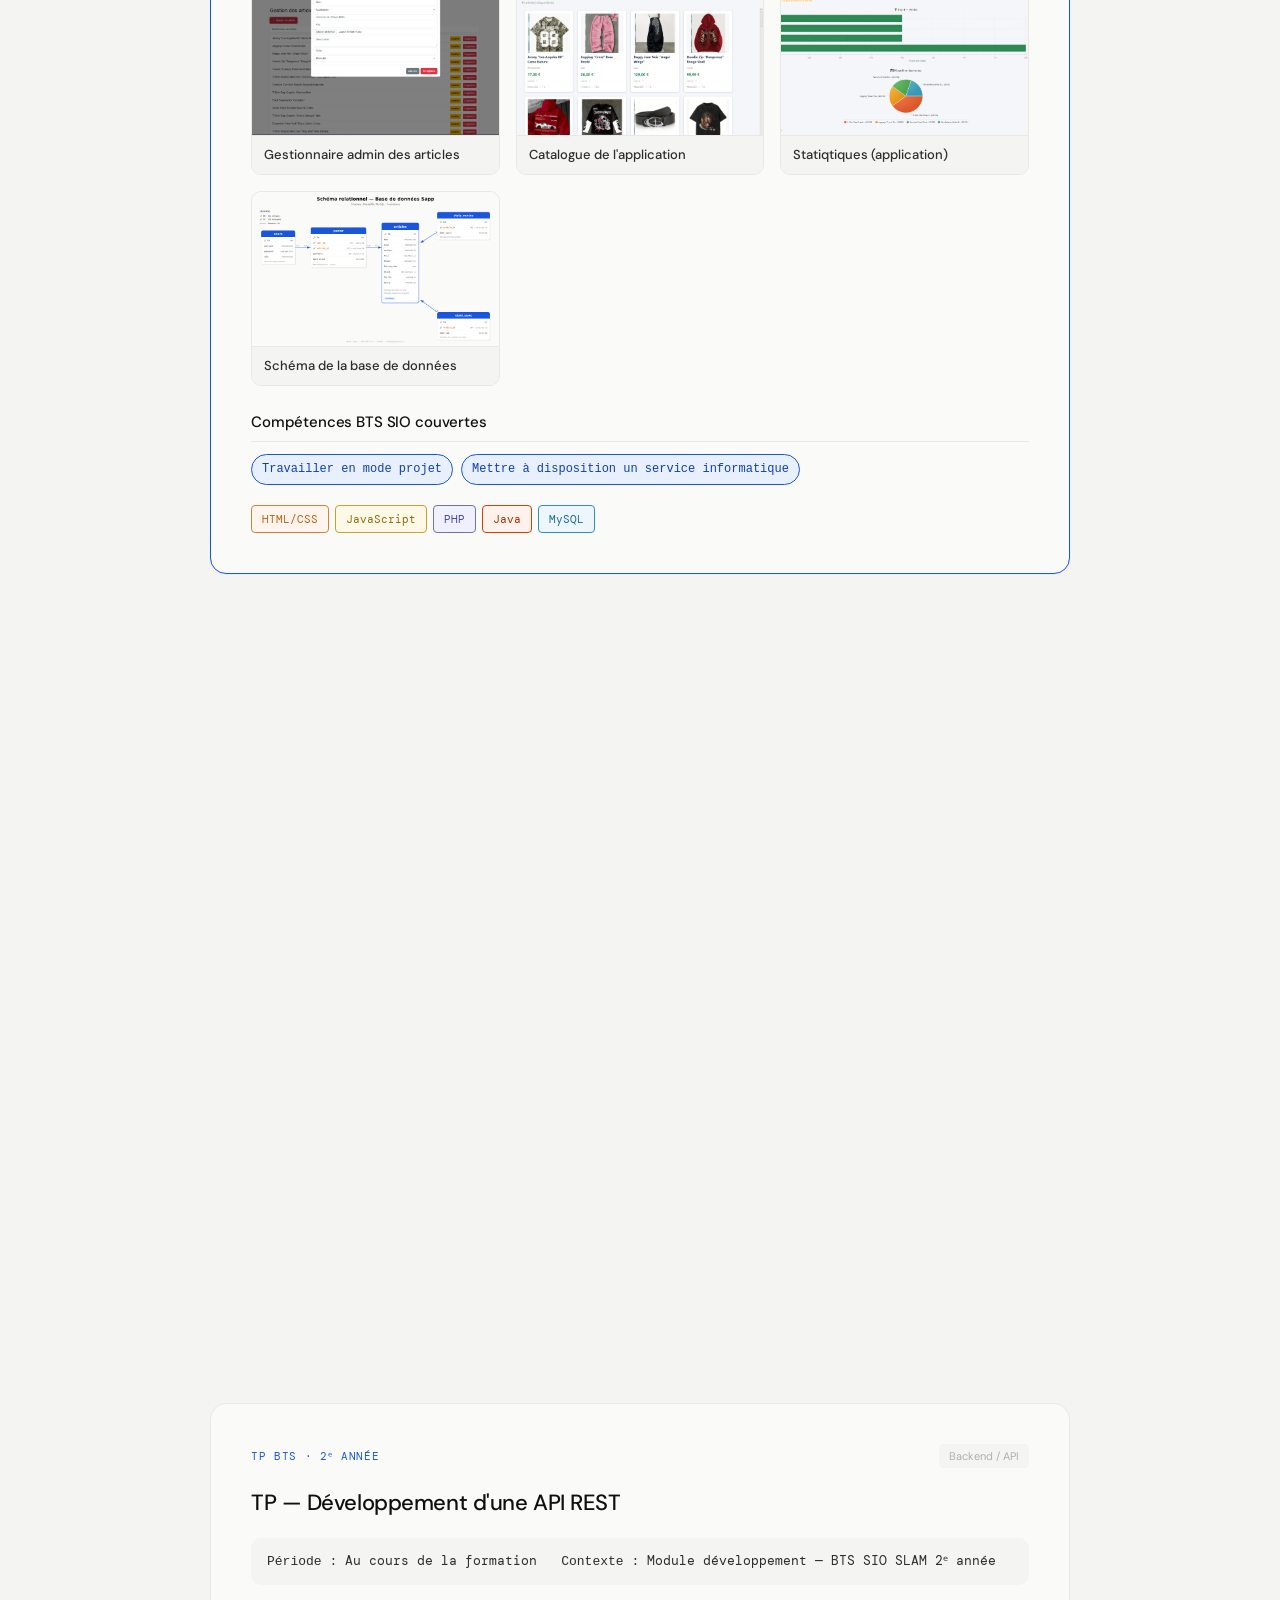
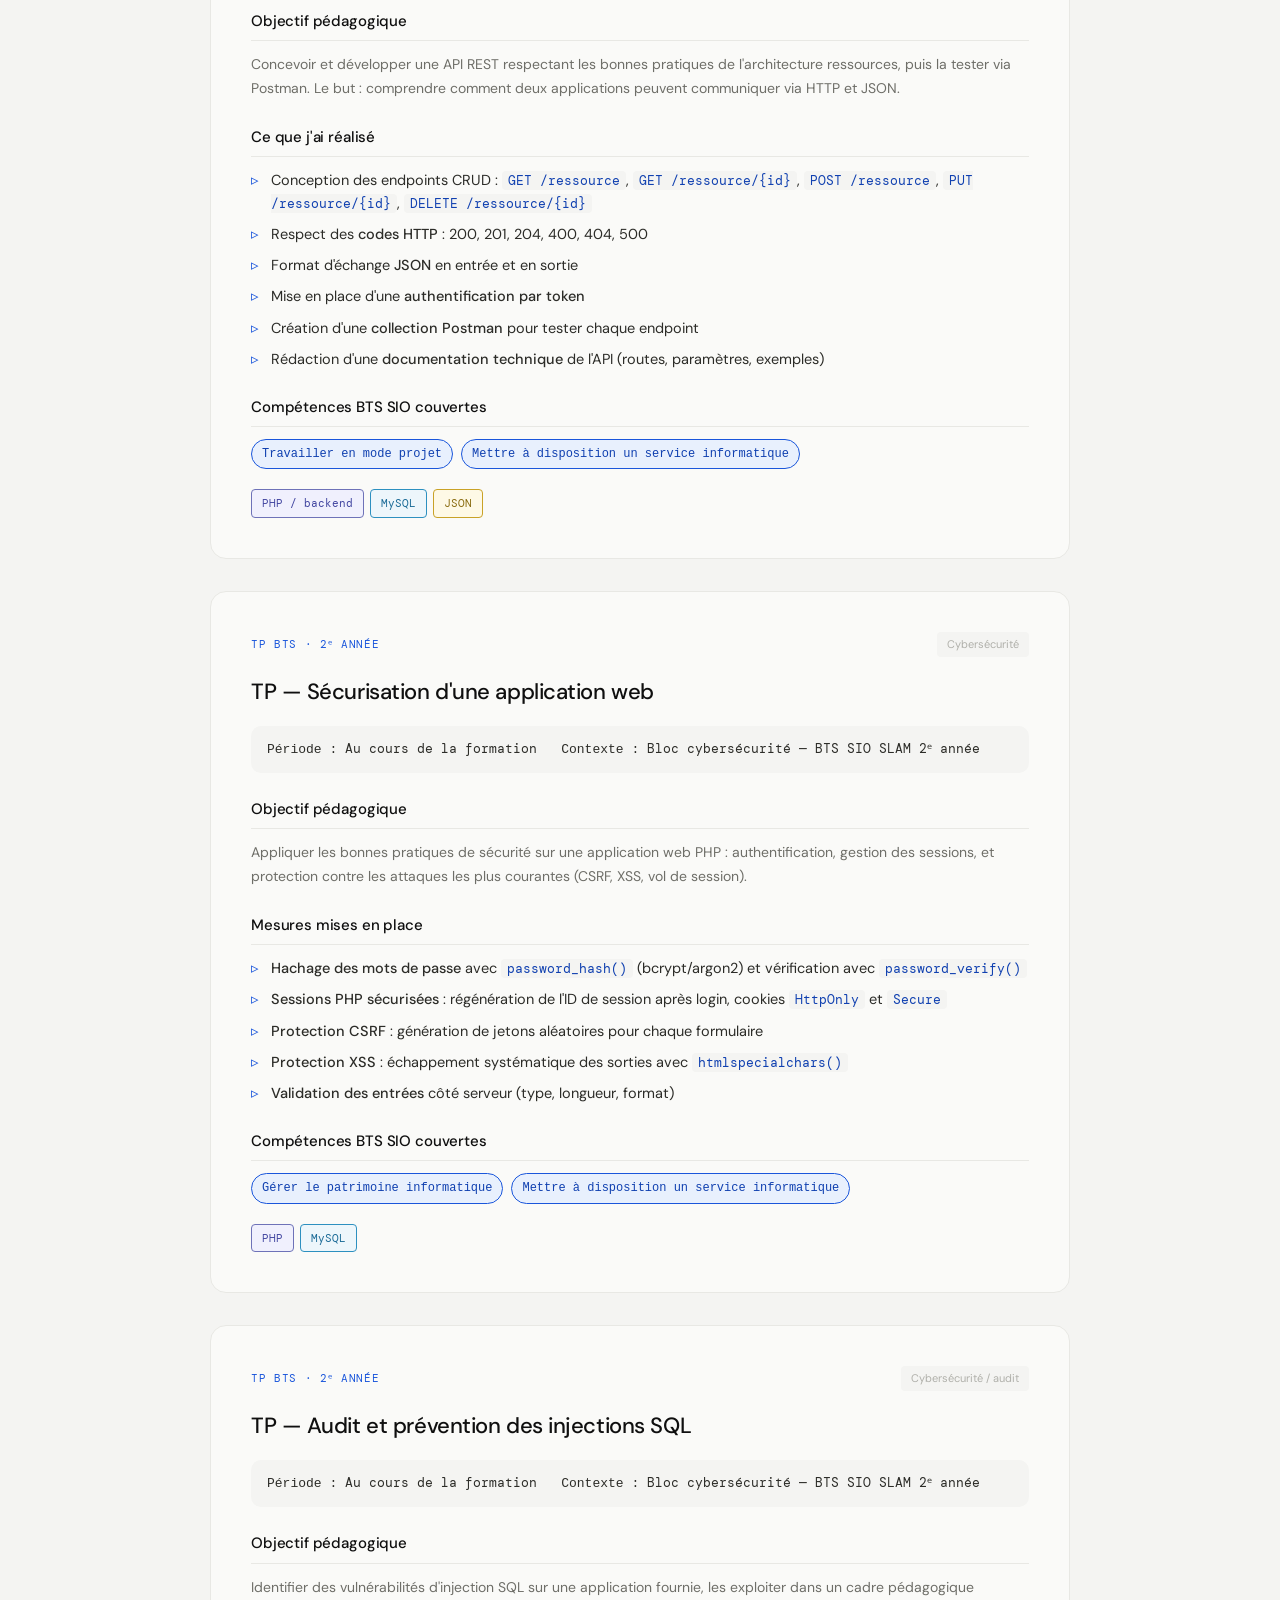
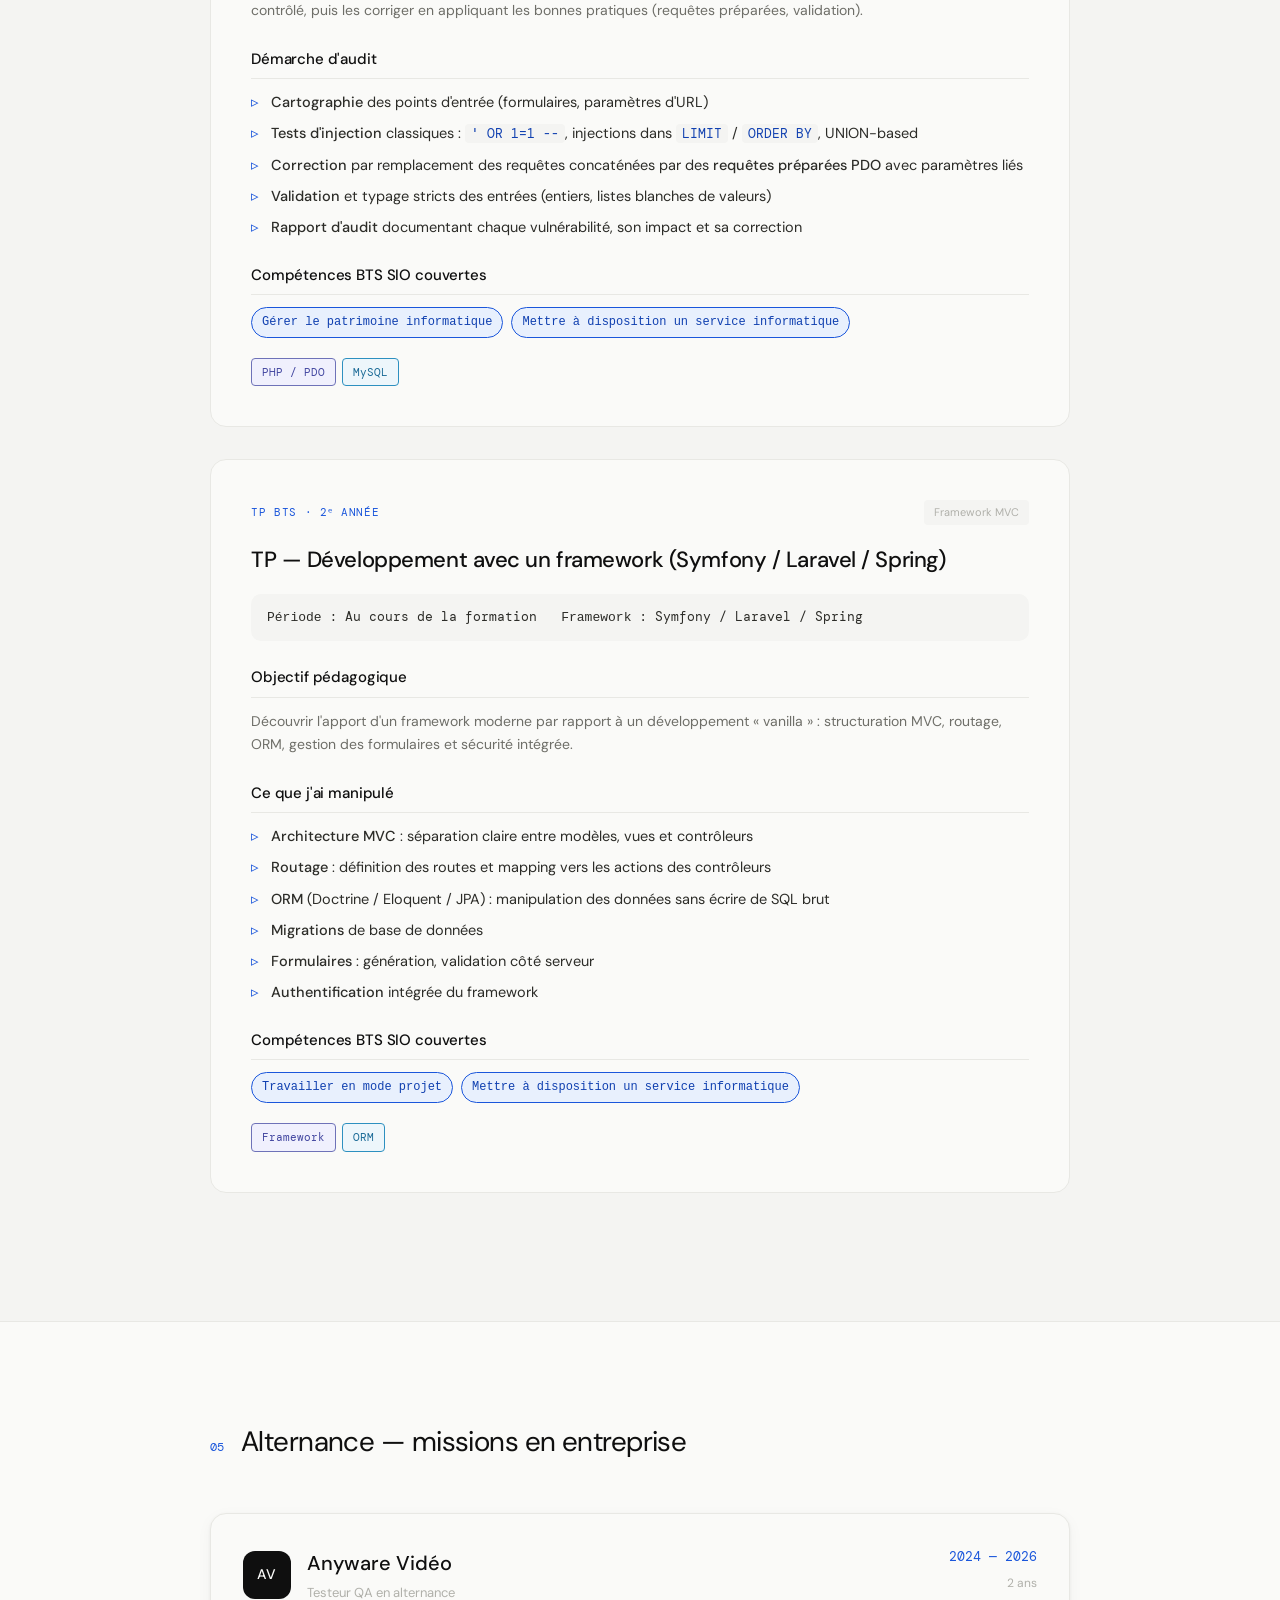
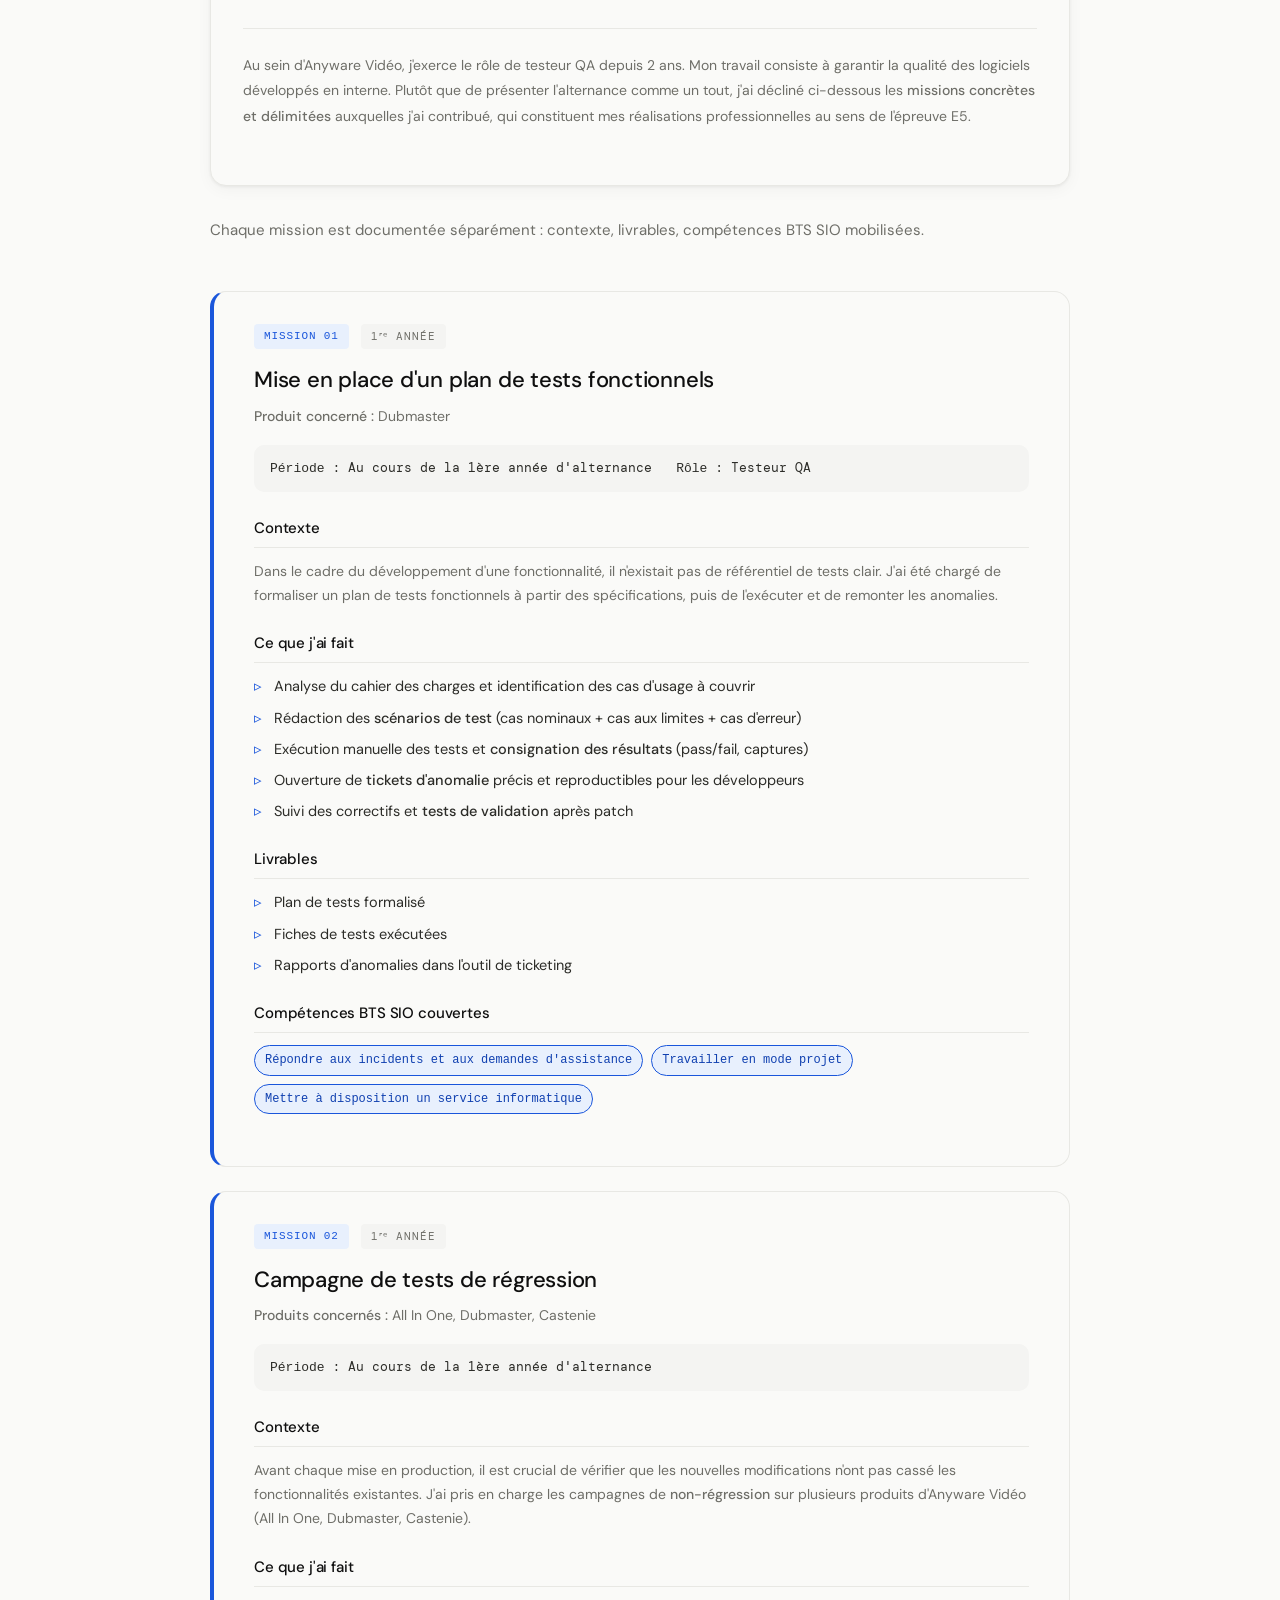
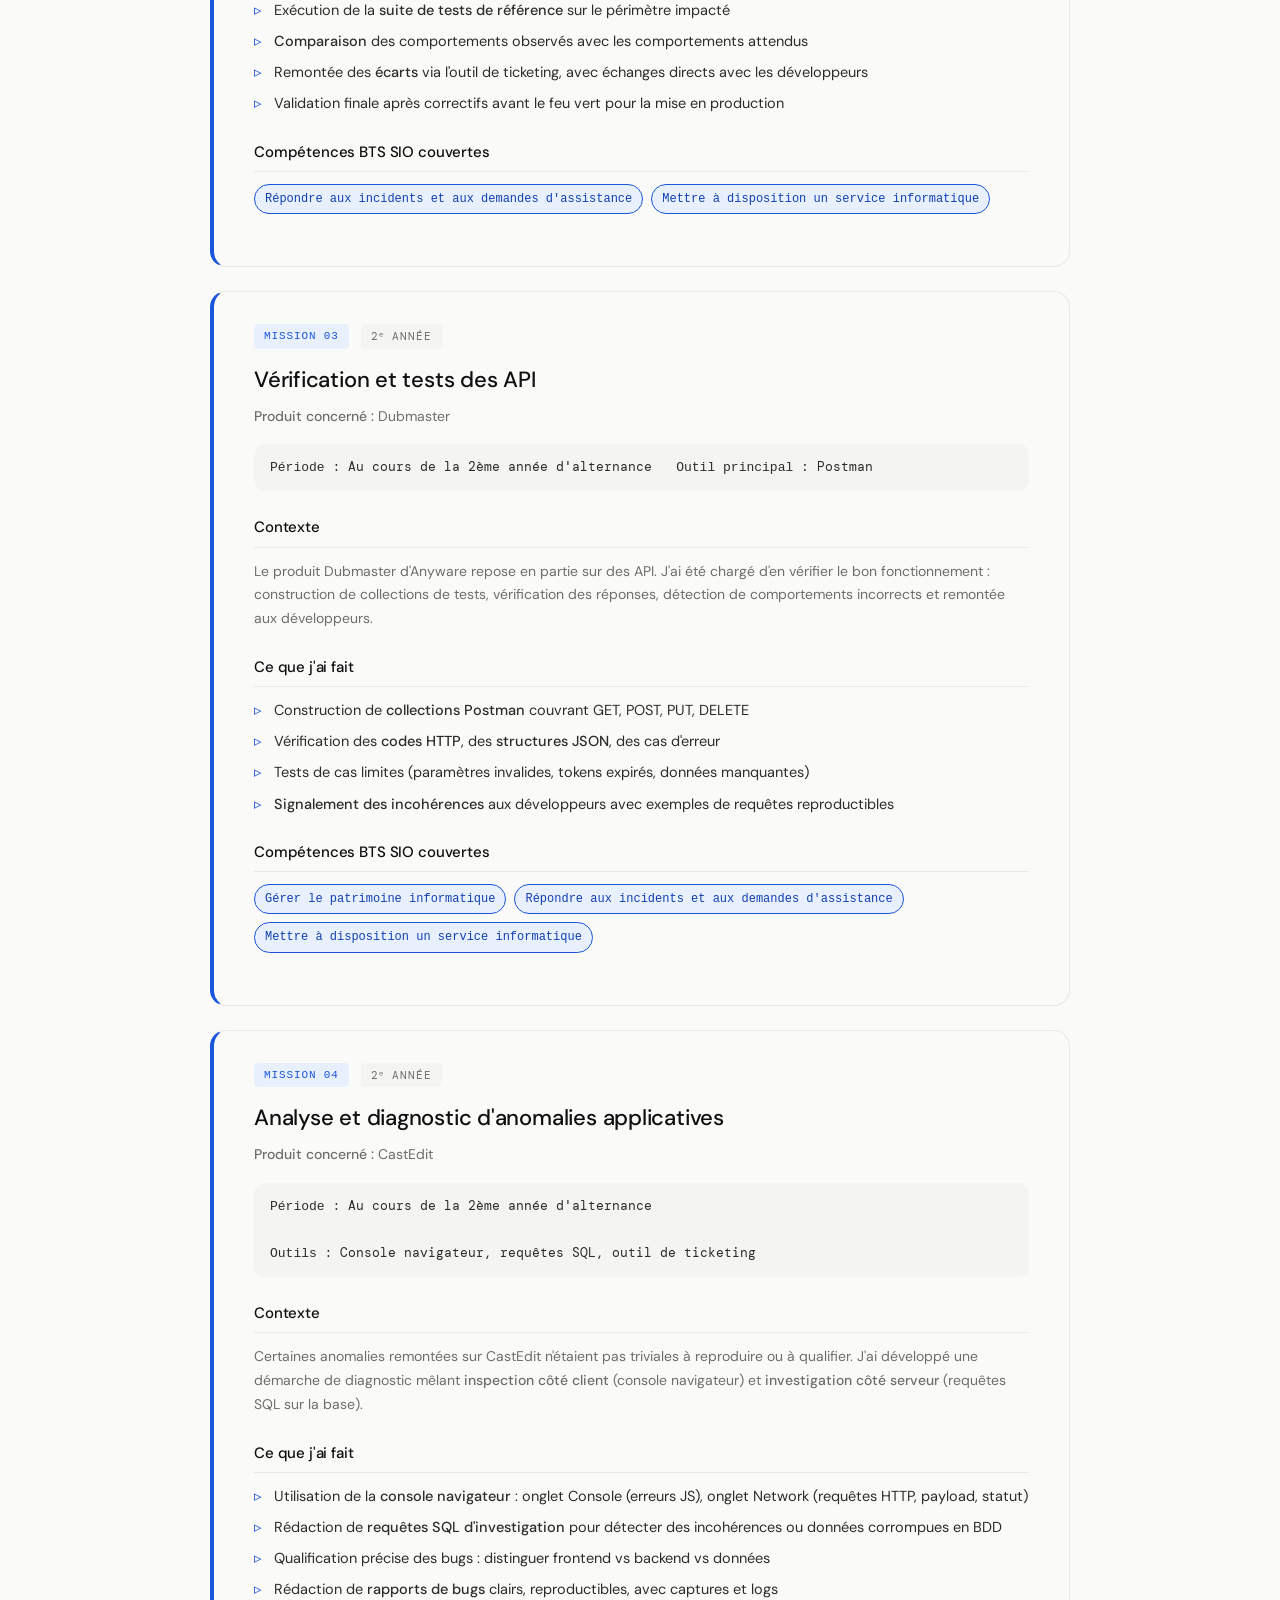
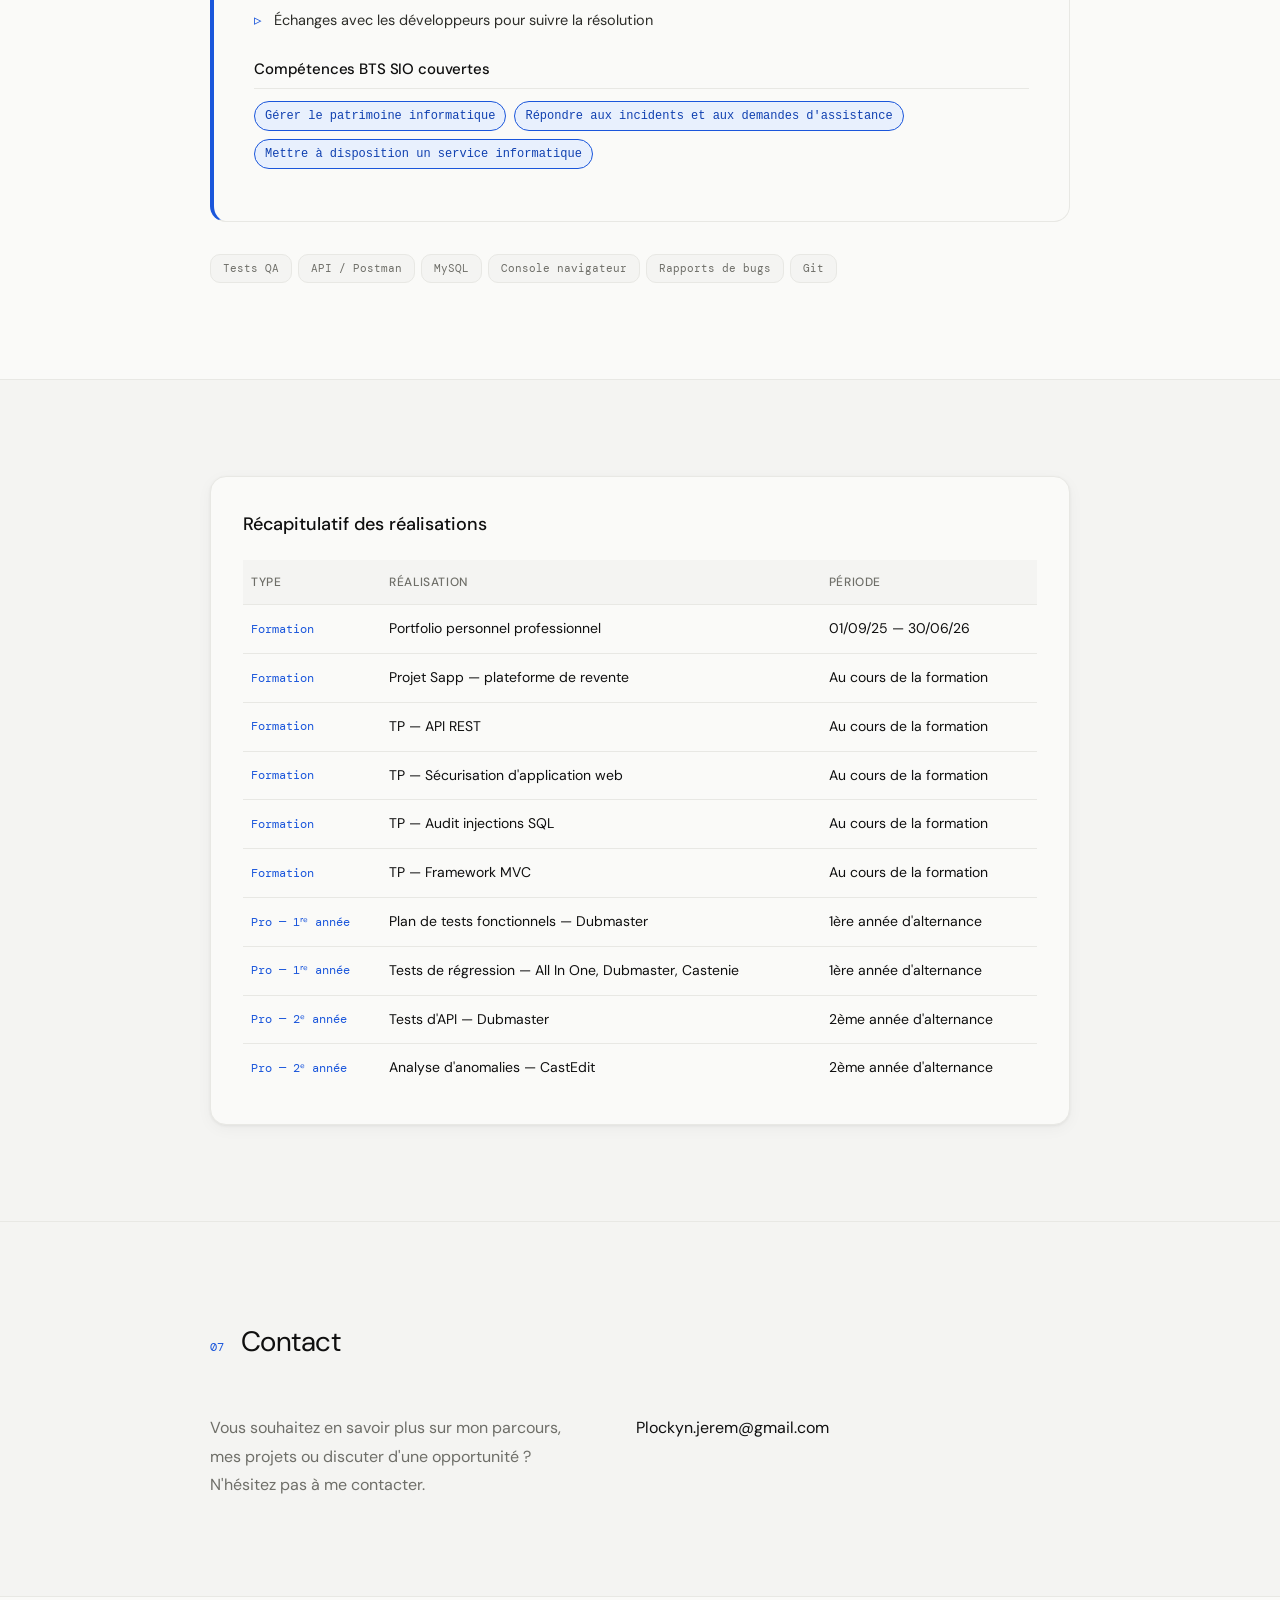
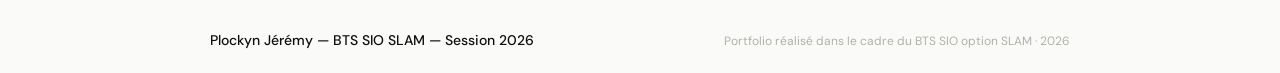
==== commit 51665b9c: "Add files via upload" ====
--- a/index.html
+++ b/index.html
@@ -1,17 +1,16 @@
-
 <!DOCTYPE html>
 <html lang="fr">
 <head>
   <meta charset="UTF-8" />
   <meta name="viewport" content="width=device-width, initial-scale=1.0" />
-  <title>Jérémy — Portfolio BTS SIO SLAM</title>
+  <title>Jérémy — Portfolio BTS SIO SLAM — Session 2026</title>
   <link rel="stylesheet" href="css/style.css" />
   <link rel="preconnect" href="https://fonts.googleapis.com" />
   <link rel="preconnect" href="https://fonts.gstatic.com" crossorigin />
   <link href="https://fonts.googleapis.com/css2?family=DM+Sans:ital,wght@0,300;0,400;0,500;1,300&family=DM+Mono:wght@400;500&display=swap" rel="stylesheet" />
 </head>
 <body>
- 
+
   <nav id="navbar">
     <div class="nav-inner">
       <a href="#hero" class="nav-logo">Plockyn Jérémy<span class="dot">.</span></a>
@@ -21,6 +20,7 @@
         <li><a href="#skills">Compétences</a></li>
         <li><a href="#projets">Projets</a></li>
         <li><a href="#alternance">Alternance</a></li>
+        <li><a href="#synthese">Tableau E5</a></li>
         <li><a href="#contact">Contact</a></li>
       </ul>
       <button class="burger" id="burger" aria-label="Menu">
@@ -33,29 +33,29 @@
       <a href="#skills">Compétences</a>
       <a href="#projets">Projets</a>
       <a href="#alternance">Alternance</a>
+      <a href="#synthese">Tableau E5</a>
       <a href="#contact">Contact</a>
     </div>
   </nav>
- 
+
   <section id="hero">
     <div class="hero-bg">
       <div class="hero-grid"></div>
     </div>
     <div class="hero-content">
-  <p class="hero-tag reveal">BTS SIO SLAM · 2ème année · Alternance</p>
-  <div class="hero-name-row reveal delay-1">
-    <div class="hero-avatar">
-      <img src="" alt="Photo de Jérémy" id="heroPhoto" />
-      <div class="hero-avatar-placeholder" id="heroPlaceholder">J</div>
-    </div>
-    <h1>Jérémy</h1>
-  </div>
-  <p class="hero-sub reveal delay-2">Apprenti développeur passionné par la conception de solutions logicielles complètes — du frontend au backend.</p>
-  <div class="hero-cta reveal delay-3">
-    <a href="#projets" class="btn-primary">Voir mes projets</a>
-    <a href="#contact" class="btn-ghost">Me contacter</a>
-  </div>
-</div>
+      <p class="hero-tag reveal">BTS SIO SLAM · 2ème année · Session 2026 · Alternance</p>
+      <div class="hero-name-row reveal delay-1">
+        <div class="hero-avatar">
+          <img src="" alt="Photo de Jérémy" id="heroPhoto" />
+          <div class="hero-avatar-placeholder" id="heroPlaceholder">J</div>
+        </div>
+        <h1>Jérémy</h1>
+      </div>
+      <p class="hero-sub reveal delay-2">Apprenti développeur passionné par la conception de solutions logicielles complètes — du frontend au backend, en passant par la qualité logicielle.</p>
+      <div class="hero-cta reveal delay-3">
+        <a href="#projets" class="btn-primary">Voir mes projets</a>
+        <a href="#contact" class="btn-ghost">Me contacter</a>
+      </div>
     </div>
     <div class="hero-stack reveal delay-2">
       <span class="stack-item">HTML</span>
@@ -71,7 +71,7 @@
       <span class="stack-item">SQL</span>
     </div>
   </section>
- 
+
   <section id="about">
     <div class="container">
       <div class="section-header">
@@ -81,7 +81,7 @@
       <div class="about-grid">
         <div class="about-text">
           <p>Je m'appelle <strong>Jérémy</strong>, développeur en alternance actuellement en 2ème année de BTS SIO option SLAM. Depuis le début de ma formation, j'ai développé un goût prononcé pour la création d'applications complètes, en couvrant aussi bien la partie visuelle que la logique métier et les bases de données.</p>
-          <p>Mon expérience en alternance chez <strong>Anyware Vidéo</strong> m'a permis de confronter mes connaissances à des problématiques réelles en entreprise, de travailler en équipe et de monter rapidement en compétences sur des technologies web et applicatives.</p>
+          <p>Mon expérience en alternance chez <strong>Anyware Vidéo</strong> m'a permis de confronter mes connaissances à des problématiques réelles en entreprise, de travailler en équipe et de monter rapidement en compétences sur des technologies web et applicatives, ainsi que sur la qualité logicielle (tests fonctionnels, tests d'API, analyse d'anomalies).</p>
           <p>Je maîtrise un ensemble de langages couvrant le développement web (HTML, CSS, JavaScript, PHP) ainsi que le développement d'applications (Java) et la gestion de bases de données (SQL/MySQL).</p>
         </div>
         <div class="about-cards">
@@ -95,6 +95,13 @@
           <div class="info-card">
             <span class="info-icon">&#9670;</span>
             <div>
+              <p class="info-label">Session</p>
+              <p class="info-value">2026</p>
+            </div>
+          </div>
+          <div class="info-card">
+            <span class="info-icon">&#9670;</span>
+            <div>
               <p class="info-label">Année</p>
               <p class="info-value">2ème année</p>
             </div>
@@ -124,7 +131,7 @@
       </div>
     </div>
   </section>
- 
+
   <section id="parcours">
     <div class="container">
       <div class="section-header">
@@ -132,27 +139,28 @@
         <h2>Parcours scolaire</h2>
       </div>
       <div class="timeline">
- 
+
         <div class="timeline-item">
           <div class="timeline-marker">
             <div class="marker-dot active"></div>
             <div class="marker-line"></div>
           </div>
           <div class="timeline-body">
-            <span class="tl-date">2023 — 2025</span>
+            <span class="tl-date">2024 — 2026</span>
             <h3 class="tl-title">BTS SIO — option SLAM</h3>
-            <p class="tl-place">Solutions Logicielles et Applications Métiers</p>
-            <p class="tl-desc">Formation de 2 ans axée sur le développement web, la conception d'applications, la gestion de bases de données, la modélisation UML/Merise et la gestion de projets informatiques. Réalisée en alternance.</p>
+            <p class="tl-place">Solutions Logicielles et Applications Métiers · Session 2026</p>
+            <p class="tl-desc">Formation de 2 ans axée sur le développement web, la conception d'applications, la gestion de bases de données, la modélisation UML/Merise, la cybersécurité et la gestion de projets informatiques. Réalisée en alternance.</p>
             <div class="tl-tags">
               <span class="tl-tag">HTML/CSS/JS</span>
               <span class="tl-tag">PHP</span>
               <span class="tl-tag">Java</span>
               <span class="tl-tag">SQL</span>
               <span class="tl-tag">UML</span>
-            </div>
-          </div>
-        </div>
- 
+              <span class="tl-tag">Cybersécurité</span>
+            </div>
+          </div>
+        </div>
+
         <div class="timeline-item">
           <div class="timeline-marker">
             <div class="marker-dot"></div>
@@ -165,20 +173,20 @@
             <p class="tl-desc">Obtention du baccalauréat professionnel spécialisé dans les systèmes numériques, point de départ vers une spécialisation dans l'informatique et le développement logiciel.</p>
           </div>
         </div>
- 
+
         <div class="timeline-item">
           <div class="timeline-marker">
             <div class="marker-dot"></div>
             <div class="marker-line"></div>
           </div>
           <div class="timeline-body">
-            <span class="tl-date">2023 — 2025</span>
+            <span class="tl-date">2024 — 2026</span>
             <h3 class="tl-title">Alternance · Anyware Vidéo</h3>
             <p class="tl-place">Testeur QA en alternance</p>
             <p class="tl-desc">2 ans d'expérience professionnelle en parallèle de la formation en tant que testeur QA, au sein d'une entreprise spécialisée dans les solutions vidéo.</p>
           </div>
         </div>
- 
+
         <div class="timeline-item">
           <div class="timeline-marker">
             <div class="marker-dot"></div>
@@ -190,11 +198,11 @@
             <p class="tl-desc">Au cours de mes années de lycée, j'ai réalisé plusieurs stages dans différents environnements. Chez <strong>RepInfo</strong>, entreprise spécialisée dans l'assistance, la maintenance et l'installation de dispositifs informatiques et réseaux chez des particuliers et entreprises. Au <strong>Lycée Alexandre Ribot</strong>, au sein de l'équipe informatique, j'ai découvert des logiciels de maintenance réseaux et appris l'organisation nécessaire au sein d'un établissement public.</p>
           </div>
         </div>
- 
+
       </div>
     </div>
   </section>
- 
+
   <section id="skills">
     <div class="container">
       <div class="section-header">
@@ -202,7 +210,7 @@
         <h2>Compétences</h2>
       </div>
       <div class="skills-wrapper">
- 
+
         <div class="skill-group">
           <h3 class="skill-group-title">Langages & web</h3>
           <div class="skill-list">
@@ -243,7 +251,7 @@
             </div>
           </div>
         </div>
- 
+
         <div class="skill-group">
           <h3 class="skill-group-title">Outils & méthodes</h3>
           <div class="tools-grid">
@@ -251,6 +259,8 @@
             <div class="tool-pill">Eclipse</div>
             <div class="tool-pill">XAMPP / WAMP</div>
             <div class="tool-pill">PhpMyAdmin</div>
+            <div class="tool-pill">Git / GitHub</div>
+            <div class="tool-pill">Postman</div>
           </div>
           <h3 class="skill-group-title" style="margin-top:2rem">Savoir-faire</h3>
           <div class="tools-grid">
@@ -258,96 +268,312 @@
             <div class="tool-pill highlight">Applications desktop</div>
             <div class="tool-pill highlight">Conception BDD</div>
             <div class="tool-pill highlight">Gestion de projet</div>
-          </div>
-        </div>
- 
+            <div class="tool-pill highlight">Tests QA</div>
+            <div class="tool-pill highlight">Sécurité applicative</div>
+          </div>
+        </div>
+
       </div>
     </div>
   </section>
- 
+
   <section id="projets">
     <div class="container">
       <div class="section-header">
         <span class="section-num">04</span>
-        <h2>Projets</h2>
-      </div>
-      <div class="projects-grid">
- 
-        <div class="project-card featured">
-          <div class="project-card-top">
-            <div class="project-label">Projet principal</div>
-            <div class="project-type">Web & Desktop</div>
-          </div>
-          <h3 class="project-title">Sapp</h3>
-          <p class="project-desc">Plateforme de revente de vêtements déclinée en version web et application desktop. L'application permet aux utilisateurs de publier des annonces, de consulter les articles disponibles, de gérer leur profil et de réaliser des transactions.</p>
-          <div class="project-features">
-            <div class="feature-item">
-              <span class="feature-dot"></span>
-              Système d'annonces et de gestion des articles
-            </div>
-            <div class="feature-item">
-              <span class="feature-dot"></span>
-              Version web (navigateur) et version desktop (Java)
-            </div>
-            <div class="feature-item">
-              <span class="feature-dot"></span>
-              Base de données relationnelle MySQL
-            </div>
-            <div class="feature-item">
-              <span class="feature-dot"></span>
-              Interface utilisateur responsive
-            </div>
-          </div>
-          <div class="project-techs">
-            <span class="tech-badge html">HTML/CSS</span>
-            <span class="tech-badge js">JavaScript</span>
-            <span class="tech-badge php">PHP</span>
-            <span class="tech-badge java">Java</span>
-            <span class="tech-badge sql">MySQL</span>
-          </div>
-        </div>
- 
-        <div class="project-card">
-          <div class="project-card-top">
-            <div class="project-label">Projet BTS</div>
-            <div class="project-type">Site web</div>
-          </div>
-          <h3 class="project-title">Portfolio personnel</h3>
-          <p class="project-desc">Portfolio développé dans le cadre du BTS SIO option SLAM pour présenter mon parcours, mes compétences et mes projets. Entièrement conçu et codé en HTML, CSS et JavaScript vanilla, sans framework.</p>
-          <div class="project-features">
-            <div class="feature-item">
-              <span class="feature-dot"></span>
-              Design minimaliste et responsive (mobile &amp; desktop)
-            </div>
-            <div class="feature-item">
-              <span class="feature-dot"></span>
-              Animations CSS et IntersectionObserver JS
-            </div>
-            <div class="feature-item">
-              <span class="feature-dot"></span>
-              Navigation fluide avec menu mobile intégré
-            </div>
-            <div class="feature-item">
-              <span class="feature-dot"></span>
-              Aucune dépendance externe, 100 % fait à la main
-            </div>
-          </div>
-          <div class="project-techs">
-            <span class="tech-badge html">HTML/CSS</span>
-            <span class="tech-badge js">JavaScript</span>
-          </div>
-        </div>
- 
-      </div>
+        <h2>Projets &amp; réalisations de formation</h2>
+      </div>
+      <p class="section-intro">Sélection des réalisations menées durant ma 1ʳᵉ et ma 2ᵉ année de BTS SIO SLAM. Chaque projet est documenté avec son contexte, ses choix techniques et ses livrables.</p>
+
+      <article class="project-card featured detailed">
+        <div class="project-card-top">
+          <div class="project-label">Projet principal · PPE</div>
+          <div class="project-type">Web &amp; Desktop</div>
+        </div>
+        <h3 class="project-title">Sapp — plateforme de revente de vêtements</h3>
+
+        <div class="project-meta">
+          <span class="meta-item"><strong>Période :</strong> Au cours de la formation</span>
+          <span class="meta-item"><strong>Rôle :</strong> Développeur full-stack</span>
+          <span class="meta-item"><strong>Équipe :</strong> [solo / binôme / trinôme — à préciser]</span>
+        </div>
+
+        <h4 class="project-subtitle">Contexte</h4>
+        <p class="project-desc">
+          Sapp est une plateforme de revente de vêtements entre particuliers, déclinée en <strong>version web</strong> (navigateur) et <strong>version desktop</strong> (application Java). L'objectif était de couvrir un cycle de développement complet : analyse du besoin, modélisation de la base de données, développement des deux clients, et tests.
+        </p>
+
+        <h4 class="project-subtitle">Architecture technique</h4>
+        <ul class="project-tech-list">
+          <li><strong>Frontend web</strong> : HTML5, CSS3, JavaScript (interface responsive)</li>
+          <li><strong>Backend web</strong> : PHP procédural + orienté objet, couche d'accès BDD via PDO</li>
+          <li><strong>Client desktop</strong> : Java (Swing/JavaFX) — connexion à la même base MySQL</li>
+          <li><strong>Base de données</strong> : MySQL — MCD/MLD conçus en amont (Merise)</li>
+          <li><strong>Versionnement</strong> : Git</li>
+        </ul>
+
+        <h4 class="project-subtitle">Fonctionnalités développées</h4>
+        <div class="project-features">
+          <div class="feature-item"><span class="feature-dot"></span>Inscription / authentification des utilisateurs avec hachage des mots de passe</div>
+          <div class="feature-item"><span class="feature-dot"></span>Publication, modification et suppression d'annonces avec upload d'images</div>
+          <div class="feature-item"><span class="feature-dot"></span>Catalogue avec filtres (catégorie, taille, prix) et recherche</div>
+          <div class="feature-item"><span class="feature-dot"></span>Gestion du profil utilisateur et historique des transactions</div>
+          <div class="feature-item"><span class="feature-dot"></span>Synchronisation web/desktop via la même base de données</div>
+        </div>
+
+        <h4 class="project-subtitle">Captures d'écran</h4>
+        <div class="screenshot-grid">
+          <figure class="shot">
+            <img src="./Asset/Accueil.png" alt="Accueil Sapp" />
+            <figcaption>Accueil</figcaption>
+          </figure>
+          <figure class="shot">
+            <img src="./Asset/Articles.png" alt="Page articles Sapp" />
+            <figcaption>Catalogue</figcaption>
+          </figure>
+          <figure class="shot">
+            <img src="./Asset/panier.png" alt="Panier Sapp" />
+            <figcaption>Aticles & panier</figcaption>
+          </figure>
+          <figure class="shot">
+            <img src="./Asset/gestionnaire.png" alt="Gestionnaire Sapp" />
+            <figcaption>Gestionnaire admin des articles</figcaption>
+          </figure>
+          <figure class="shot">
+            <img src="./Asset/Java article.png" alt="Application desktop Java" />
+            <figcaption>Catalogue de l'application</figcaption>
+          </figure>
+          <figure class="shot">
+            <img src="./Asset/stat.png" alt="Statistiques Sapp" />
+            <figcaption>Statiqtiques (application)</figcaption>
+          </figure>
+          <figure class="shot">
+            <img src="./Asset/sapp-schema-bdd.png" alt="Schéma relationnel de la base Sapp" />
+            <figcaption>Schéma de la base de données</figcaption>
+          </figure>
+        </div>
+
+        <h4 class="project-subtitle">Compétences BTS SIO couvertes</h4>
+        <div class="competences-badges">
+          <span class="comp-badge">Travailler en mode projet</span>
+          <span class="comp-badge">Mettre à disposition un service informatique</span>
+        </div>
+
+        <div class="project-techs">
+          <span class="tech-badge html">HTML/CSS</span>
+          <span class="tech-badge js">JavaScript</span>
+          <span class="tech-badge php">PHP</span>
+          <span class="tech-badge java">Java</span>
+          <span class="tech-badge sql">MySQL</span>
+        </div>
+      </article>
+
+
+      <article class="project-card detailed">
+        <div class="project-card-top">
+          <div class="project-label">Projet BTS · Présence en ligne</div>
+          <div class="project-type">Site web statique</div>
+        </div>
+        <h3 class="project-title">Portfolio personnel</h3>
+
+        <div class="project-meta">
+          <span class="meta-item"><strong>Période :</strong> 01/09/25 — 30/06/26</span>
+          <span class="meta-item"><strong>Rôle :</strong> Concepteur &amp; développeur</span>
+          <span class="meta-item"><strong>Hébergement :</strong> GitHub Pages</span>
+        </div>
+
+        <h4 class="project-subtitle">Contexte</h4>
+        <p class="project-desc">
+          Portfolio développé dans le cadre du BTS SIO option SLAM pour présenter mon parcours, mes compétences, mes projets et le tableau de synthèse de l'épreuve E5. Entièrement conçu et codé <strong>sans framework</strong>, pour démontrer la maîtrise des fondamentaux du web.
+        </p>
+
+        <h4 class="project-subtitle">Choix techniques</h4>
+        <ul class="project-tech-list">
+          <li><strong>HTML5 sémantique</strong> (balises <code>&lt;section&gt;</code>, <code>&lt;article&gt;</code>, <code>&lt;nav&gt;</code>)</li>
+          <li><strong>CSS3 pur</strong> : variables CSS, Flexbox, Grid, animations, design responsive mobile-first</li>
+          <li><strong>JavaScript vanilla</strong> : menu burger, IntersectionObserver pour les animations au scroll, navigation fluide</li>
+          <li><strong>Aucune dépendance externe</strong> hors police Google Fonts</li>
+          <li><strong>Versionnement Git</strong> et déploiement continu via GitHub Pages</li>
+        </ul>
+
+        <h4 class="project-subtitle">Compétences BTS SIO couvertes</h4>
+        <div class="competences-badges">
+          <span class="comp-badge">Développer la présence en ligne de l'organisation</span>
+          <span class="comp-badge">Travailler en mode projet</span>
+          <span class="comp-badge">Organiser son développement professionnel</span>
+        </div>
+
+        <div class="project-techs">
+          <span class="tech-badge html">HTML/CSS</span>
+          <span class="tech-badge js">JavaScript</span>
+        </div>
+      </article>
+
+      <article class="project-card detailed">
+        <div class="project-card-top">
+          <div class="project-label">TP BTS · 2ᵉ année</div>
+          <div class="project-type">Backend / API</div>
+        </div>
+        <h3 class="project-title">TP — Développement d'une API REST</h3>
+
+        <div class="project-meta">
+          <span class="meta-item"><strong>Période :</strong> Au cours de la formation</span>
+          <span class="meta-item"><strong>Contexte :</strong> Module développement — BTS SIO SLAM 2ᵉ année</span>
+        </div>
+
+        <h4 class="project-subtitle">Objectif pédagogique</h4>
+        <p class="project-desc">
+          Concevoir et développer une API REST respectant les bonnes pratiques de l'architecture ressources, puis la tester via Postman. Le but : comprendre comment deux applications peuvent communiquer via HTTP et JSON.
+        </p>
+
+        <h4 class="project-subtitle">Ce que j'ai réalisé</h4>
+        <ul class="project-tech-list">
+          <li>Conception des endpoints CRUD : <code>GET /ressource</code>, <code>GET /ressource/{id}</code>, <code>POST /ressource</code>, <code>PUT /ressource/{id}</code>, <code>DELETE /ressource/{id}</code></li>
+          <li>Respect des <strong>codes HTTP</strong> : 200, 201, 204, 400, 404, 500</li>
+          <li>Format d'échange <strong>JSON</strong> en entrée et en sortie</li>
+          <li>Mise en place d'une <strong>authentification par token</strong></li>
+          <li>Création d'une <strong>collection Postman</strong> pour tester chaque endpoint</li>
+          <li>Rédaction d'une <strong>documentation technique</strong> de l'API (routes, paramètres, exemples)</li>
+        </ul>
+
+        <h4 class="project-subtitle">Compétences BTS SIO couvertes</h4>
+        <div class="competences-badges">
+          <span class="comp-badge">Travailler en mode projet</span>
+          <span class="comp-badge">Mettre à disposition un service informatique</span>
+        </div>
+
+        <div class="project-techs">
+          <span class="tech-badge php">PHP / backend</span>
+          <span class="tech-badge sql">MySQL</span>
+          <span class="tech-badge js">JSON</span>
+        </div>
+      </article>
+
+      <article class="project-card detailed">
+        <div class="project-card-top">
+          <div class="project-label">TP BTS · 2ᵉ année</div>
+          <div class="project-type">Cybersécurité</div>
+        </div>
+        <h3 class="project-title">TP — Sécurisation d'une application web</h3>
+
+        <div class="project-meta">
+          <span class="meta-item"><strong>Période :</strong> Au cours de la formation</span>
+          <span class="meta-item"><strong>Contexte :</strong> Bloc cybersécurité — BTS SIO SLAM 2ᵉ année</span>
+        </div>
+
+        <h4 class="project-subtitle">Objectif pédagogique</h4>
+        <p class="project-desc">
+          Appliquer les bonnes pratiques de sécurité sur une application web PHP : authentification, gestion des sessions, et protection contre les attaques les plus courantes (CSRF, XSS, vol de session).
+        </p>
+
+        <h4 class="project-subtitle">Mesures mises en place</h4>
+        <ul class="project-tech-list">
+          <li><strong>Hachage des mots de passe</strong> avec <code>password_hash()</code> (bcrypt/argon2) et vérification avec <code>password_verify()</code></li>
+          <li><strong>Sessions PHP sécurisées</strong> : régénération de l'ID de session après login, cookies <code>HttpOnly</code> et <code>Secure</code></li>
+          <li><strong>Protection CSRF</strong> : génération de jetons aléatoires pour chaque formulaire</li>
+          <li><strong>Protection XSS</strong> : échappement systématique des sorties avec <code>htmlspecialchars()</code></li>
+          <li><strong>Validation des entrées</strong> côté serveur (type, longueur, format)</li>
+        </ul>
+
+        <h4 class="project-subtitle">Compétences BTS SIO couvertes</h4>
+        <div class="competences-badges">
+          <span class="comp-badge">Gérer le patrimoine informatique</span>
+          <span class="comp-badge">Mettre à disposition un service informatique</span>
+        </div>
+
+        <div class="project-techs">
+          <span class="tech-badge php">PHP</span>
+          <span class="tech-badge sql">MySQL</span>
+        </div>
+      </article>
+
+      <article class="project-card detailed">
+        <div class="project-card-top">
+          <div class="project-label">TP BTS · 2ᵉ année</div>
+          <div class="project-type">Cybersécurité / audit</div>
+        </div>
+        <h3 class="project-title">TP — Audit et prévention des injections SQL</h3>
+
+        <div class="project-meta">
+          <span class="meta-item"><strong>Période :</strong> Au cours de la formation</span>
+          <span class="meta-item"><strong>Contexte :</strong> Bloc cybersécurité — BTS SIO SLAM 2ᵉ année</span>
+        </div>
+
+        <h4 class="project-subtitle">Objectif pédagogique</h4>
+        <p class="project-desc">
+          Identifier des vulnérabilités d'injection SQL sur une application fournie, les exploiter dans un cadre pédagogique contrôlé, puis les corriger en appliquant les bonnes pratiques (requêtes préparées, validation).
+        </p>
+
+        <h4 class="project-subtitle">Démarche d'audit</h4>
+        <ul class="project-tech-list">
+          <li><strong>Cartographie</strong> des points d'entrée (formulaires, paramètres d'URL)</li>
+          <li><strong>Tests d'injection</strong> classiques : <code>' OR 1=1 --</code>, injections dans <code>LIMIT</code> / <code>ORDER BY</code>, UNION-based</li>
+          <li><strong>Correction</strong> par remplacement des requêtes concaténées par des <strong>requêtes préparées PDO</strong> avec paramètres liés</li>
+          <li><strong>Validation</strong> et typage stricts des entrées (entiers, listes blanches de valeurs)</li>
+          <li><strong>Rapport d'audit</strong> documentant chaque vulnérabilité, son impact et sa correction</li>
+        </ul>
+
+        <h4 class="project-subtitle">Compétences BTS SIO couvertes</h4>
+        <div class="competences-badges">
+          <span class="comp-badge">Gérer le patrimoine informatique</span>
+          <span class="comp-badge">Mettre à disposition un service informatique</span>
+        </div>
+
+        <div class="project-techs">
+          <span class="tech-badge php">PHP / PDO</span>
+          <span class="tech-badge sql">MySQL</span>
+        </div>
+      </article>
+
+      <article class="project-card detailed">
+        <div class="project-card-top">
+          <div class="project-label">TP BTS · 2ᵉ année</div>
+          <div class="project-type">Framework MVC</div>
+        </div>
+        <h3 class="project-title">TP — Développement avec un framework (Symfony / Laravel / Spring)</h3>
+
+        <div class="project-meta">
+          <span class="meta-item"><strong>Période :</strong> Au cours de la formation</span>
+          <span class="meta-item"><strong>Framework :</strong> Symfony / Laravel / Spring</span>
+        </div>
+
+        <h4 class="project-subtitle">Objectif pédagogique</h4>
+        <p class="project-desc">
+          Découvrir l'apport d'un framework moderne par rapport à un développement « vanilla » : structuration MVC, routage, ORM, gestion des formulaires et sécurité intégrée.
+        </p>
+
+        <h4 class="project-subtitle">Ce que j'ai manipulé</h4>
+        <ul class="project-tech-list">
+          <li><strong>Architecture MVC</strong> : séparation claire entre modèles, vues et contrôleurs</li>
+          <li><strong>Routage</strong> : définition des routes et mapping vers les actions des contrôleurs</li>
+          <li><strong>ORM</strong> (Doctrine / Eloquent / JPA) : manipulation des données sans écrire de SQL brut</li>
+          <li><strong>Migrations</strong> de base de données</li>
+          <li><strong>Formulaires</strong> : génération, validation côté serveur</li>
+          <li><strong>Authentification</strong> intégrée du framework</li>
+        </ul>
+
+        <h4 class="project-subtitle">Compétences BTS SIO couvertes</h4>
+        <div class="competences-badges">
+          <span class="comp-badge">Travailler en mode projet</span>
+          <span class="comp-badge">Mettre à disposition un service informatique</span>
+        </div>
+
+        <div class="project-techs">
+          <span class="tech-badge php">Framework</span>
+          <span class="tech-badge sql">ORM</span>
+        </div>
+      </article>
+
     </div>
   </section>
- 
+
   <section id="alternance">
     <div class="container">
       <div class="section-header">
         <span class="section-num">05</span>
-        <h2>Alternance</h2>
-      </div>
+        <h2>Alternance — missions en entreprise</h2>
+      </div>
+
       <div class="xp-block">
         <div class="xp-header">
           <div class="xp-company-block">
@@ -358,84 +584,225 @@
             </div>
           </div>
           <div class="xp-duration-block">
-            <span class="xp-duration">2023 — 2025</span>
+            <span class="xp-duration">2024 — 2026</span>
             <span class="xp-length">2 ans</span>
           </div>
         </div>
         <div class="xp-divider"></div>
-        <p class="xp-desc">Au sein d'Anyware Vidéo, j'ai exercé le rôle de testeur QA pendant 2 ans. Mon travail consistait à garantir la qualité des logiciels développés en interne, en identifiant et en communiquant précisément les anomalies aux développeurs. Cette expérience m'a appris à analyser un comportement inattendu sous plusieurs angles et à rédiger des rapports de bugs clairs et exploitables.</p>
-        <div class="xp-skills">
-          <div class="xp-skill">
-            <span class="xp-skill-icon">&#10003;</span>
-            <span>Communication et rédaction de rapports de bugs avec les développeurs internes</span>
-          </div>
-          <div class="xp-skill">
-            <span class="xp-skill-icon">&#10003;</span>
-            <span>Vérification et tests des API (requêtes, réponses, comportements attendus)</span>
-          </div>
-          <div class="xp-skill">
-            <span class="xp-skill-icon">&#10003;</span>
-            <span>Analyse des bases de données pour détecter des incohérences ou des données corrompues</span>
-          </div>
-          <div class="xp-skill">
-            <span class="xp-skill-icon">&#10003;</span>
-            <span>Lecture et exploitation de la console navigateur (erreurs JS, requêtes réseau, logs)</span>
-          </div>
-          <div class="xp-skill">
-            <span class="xp-skill-icon">&#10003;</span>
-            <span>Tests fonctionnels, de régression et suivi de correctifs en cycles itératifs</span>
-          </div>
-        </div>
-        <div class="xp-tags">
-          <span class="xp-tag">Tests QA</span>
-          <span class="xp-tag">API</span>
-          <span class="xp-tag">MySQL</span>
-          <span class="xp-tag">Console navigateur</span>
-          <span class="xp-tag">Rapports de bugs</span>
-          <span class="xp-tag">Git</span>
-        </div>
+        <p class="xp-desc">Au sein d'Anyware Vidéo, j'exerce le rôle de testeur QA depuis 2 ans. Mon travail consiste à garantir la qualité des logiciels développés en interne. Plutôt que de présenter l'alternance comme un tout, j'ai décliné ci-dessous les <strong>missions concrètes et délimitées</strong> auxquelles j'ai contribué, qui constituent mes réalisations professionnelles au sens de l'épreuve E5.</p>
+      </div>
+
+      <p class="section-intro" style="margin-top:2rem">Chaque mission est documentée séparément : contexte, livrables, compétences BTS SIO mobilisées.</p>
+
+      <article class="mission-card">
+        <div class="mission-head">
+          <span class="mission-num">Mission 01</span>
+          <span class="mission-year">1ʳᵉ année</span>
+        </div>
+        <h3 class="mission-title">Mise en place d'un plan de tests fonctionnels</h3>
+        <p class="mission-sub"><strong>Produit concerné :</strong> Dubmaster</p>
+
+        <div class="project-meta">
+          <span class="meta-item"><strong>Période :</strong> Au cours de la 1ère année d'alternance</span>
+          <span class="meta-item"><strong>Rôle :</strong> Testeur QA</span>
+        </div>
+
+        <h4 class="project-subtitle">Contexte</h4>
+        <p class="project-desc">
+          Dans le cadre du développement d'une fonctionnalité, il n'existait pas de référentiel de tests clair. J'ai été chargé de formaliser un plan de tests fonctionnels à partir des spécifications, puis de l'exécuter et de remonter les anomalies.
+        </p>
+
+        <h4 class="project-subtitle">Ce que j'ai fait</h4>
+        <ul class="project-tech-list">
+          <li>Analyse du cahier des charges et identification des cas d'usage à couvrir</li>
+          <li>Rédaction des <strong>scénarios de test</strong> (cas nominaux + cas aux limites + cas d'erreur)</li>
+          <li>Exécution manuelle des tests et <strong>consignation des résultats</strong> (pass/fail, captures)</li>
+          <li>Ouverture de <strong>tickets d'anomalie</strong> précis et reproductibles pour les développeurs</li>
+          <li>Suivi des correctifs et <strong>tests de validation</strong> après patch</li>
+        </ul>
+
+        <h4 class="project-subtitle">Livrables</h4>
+        <ul class="project-tech-list">
+          <li>Plan de tests formalisé</li>
+          <li>Fiches de tests exécutées</li>
+          <li>Rapports d'anomalies dans l'outil de ticketing</li>
+        </ul>
+
+        <h4 class="project-subtitle">Compétences BTS SIO couvertes</h4>
+        <div class="competences-badges">
+          <span class="comp-badge">Répondre aux incidents et aux demandes d'assistance</span>
+          <span class="comp-badge">Travailler en mode projet</span>
+          <span class="comp-badge">Mettre à disposition un service informatique</span>
+        </div>
+      </article>
+
+      <article class="mission-card">
+        <div class="mission-head">
+          <span class="mission-num">Mission 02</span>
+          <span class="mission-year">1ʳᵉ année</span>
+        </div>
+        <h3 class="mission-title">Campagne de tests de régression</h3>
+        <p class="mission-sub"><strong>Produits concernés :</strong> All In One, Dubmaster, Castenie</p>
+
+        <div class="project-meta">
+          <span class="meta-item"><strong>Période :</strong> Au cours de la 1ère année d'alternance</span>
+        </div>
+
+        <h4 class="project-subtitle">Contexte</h4>
+        <p class="project-desc">
+          Avant chaque mise en production, il est crucial de vérifier que les nouvelles modifications n'ont pas cassé les fonctionnalités existantes. J'ai pris en charge les campagnes de <strong>non-régression</strong> sur plusieurs produits d'Anyware Vidéo (All In One, Dubmaster, Castenie).
+        </p>
+
+        <h4 class="project-subtitle">Ce que j'ai fait</h4>
+        <ul class="project-tech-list">
+          <li>Exécution de la <strong>suite de tests de référence</strong> sur le périmètre impacté</li>
+          <li><strong>Comparaison</strong> des comportements observés avec les comportements attendus</li>
+          <li>Remontée des <strong>écarts</strong> via l'outil de ticketing, avec échanges directs avec les développeurs</li>
+          <li>Validation finale après correctifs avant le feu vert pour la mise en production</li>
+        </ul>
+
+        <h4 class="project-subtitle">Compétences BTS SIO couvertes</h4>
+        <div class="competences-badges">
+          <span class="comp-badge">Répondre aux incidents et aux demandes d'assistance</span>
+          <span class="comp-badge">Mettre à disposition un service informatique</span>
+        </div>
+      </article>
+
+      <article class="mission-card">
+        <div class="mission-head">
+          <span class="mission-num">Mission 03</span>
+          <span class="mission-year">2ᵉ année</span>
+        </div>
+        <h3 class="mission-title">Vérification et tests des API</h3>
+        <p class="mission-sub"><strong>Produit concerné :</strong> Dubmaster</p>
+
+        <div class="project-meta">
+          <span class="meta-item"><strong>Période :</strong> Au cours de la 2ème année d'alternance</span>
+          <span class="meta-item"><strong>Outil principal :</strong> Postman</span>
+        </div>
+
+        <h4 class="project-subtitle">Contexte</h4>
+        <p class="project-desc">
+          Le produit Dubmaster d'Anyware repose en partie sur des API. J'ai été chargé d'en vérifier le bon fonctionnement : construction de collections de tests, vérification des réponses, détection de comportements incorrects et remontée aux développeurs.
+        </p>
+
+        <h4 class="project-subtitle">Ce que j'ai fait</h4>
+        <ul class="project-tech-list">
+          <li>Construction de <strong>collections Postman</strong> couvrant GET, POST, PUT, DELETE</li>
+          <li>Vérification des <strong>codes HTTP</strong>, des <strong>structures JSON</strong>, des cas d'erreur</li>
+          <li>Tests de cas limites (paramètres invalides, tokens expirés, données manquantes)</li>
+          <li><strong>Signalement des incohérences</strong> aux développeurs avec exemples de requêtes reproductibles</li>
+        </ul>
+
+        <h4 class="project-subtitle">Compétences BTS SIO couvertes</h4>
+        <div class="competences-badges">
+          <span class="comp-badge">Gérer le patrimoine informatique</span>
+          <span class="comp-badge">Répondre aux incidents et aux demandes d'assistance</span>
+          <span class="comp-badge">Mettre à disposition un service informatique</span>
+        </div>
+      </article>
+
+      <article class="mission-card">
+        <div class="mission-head">
+          <span class="mission-num">Mission 04</span>
+          <span class="mission-year">2ᵉ année</span>
+        </div>
+        <h3 class="mission-title">Analyse et diagnostic d'anomalies applicatives</h3>
+        <p class="mission-sub"><strong>Produit concerné :</strong> CastEdit</p>
+
+        <div class="project-meta">
+          <span class="meta-item"><strong>Période :</strong> Au cours de la 2ème année d'alternance</span>
+          <span class="meta-item"><strong>Outils :</strong> Console navigateur, requêtes SQL, outil de ticketing</span>
+        </div>
+
+        <h4 class="project-subtitle">Contexte</h4>
+        <p class="project-desc">
+          Certaines anomalies remontées sur CastEdit n'étaient pas triviales à reproduire ou à qualifier. J'ai développé une démarche de diagnostic mêlant <strong>inspection côté client</strong> (console navigateur) et <strong>investigation côté serveur</strong> (requêtes SQL sur la base).
+        </p>
+
+        <h4 class="project-subtitle">Ce que j'ai fait</h4>
+        <ul class="project-tech-list">
+          <li>Utilisation de la <strong>console navigateur</strong> : onglet Console (erreurs JS), onglet Network (requêtes HTTP, payload, statut)</li>
+          <li>Rédaction de <strong>requêtes SQL d'investigation</strong> pour détecter des incohérences ou données corrompues en BDD</li>
+          <li>Qualification précise des bugs : distinguer frontend vs backend vs données</li>
+          <li>Rédaction de <strong>rapports de bugs</strong> clairs, reproductibles, avec captures et logs</li>
+          <li>Échanges avec les développeurs pour suivre la résolution</li>
+        </ul>
+
+        <h4 class="project-subtitle">Compétences BTS SIO couvertes</h4>
+        <div class="competences-badges">
+          <span class="comp-badge">Gérer le patrimoine informatique</span>
+          <span class="comp-badge">Répondre aux incidents et aux demandes d'assistance</span>
+          <span class="comp-badge">Mettre à disposition un service informatique</span>
+        </div>
+      </article>
+
+      <div class="xp-tags" style="margin-top:2rem">
+        <span class="xp-tag">Tests QA</span>
+        <span class="xp-tag">API / Postman</span>
+        <span class="xp-tag">MySQL</span>
+        <span class="xp-tag">Console navigateur</span>
+        <span class="xp-tag">Rapports de bugs</span>
+        <span class="xp-tag">Git</span>
       </div>
     </div>
   </section>
- 
+
+  <section id="synthese">
+    <div class="container">
+
+        <div class="synthese-recap">
+          <h3>Récapitulatif des réalisations</h3>
+          <table class="synthese-table">
+            <thead>
+              <tr>
+                <th>Type</th>
+                <th>Réalisation</th>
+                <th>Période</th>
+              </tr>
+            </thead>
+            <tbody>
+              <tr><td>Formation</td><td>Portfolio personnel professionnel</td><td>01/09/25 — 30/06/26</td></tr>
+              <tr><td>Formation</td><td>Projet Sapp — plateforme de revente</td><td>Au cours de la formation</td></tr>
+              <tr><td>Formation</td><td>TP — API REST</td><td>Au cours de la formation</td></tr>
+              <tr><td>Formation</td><td>TP — Sécurisation d'application web</td><td>Au cours de la formation</td></tr>
+              <tr><td>Formation</td><td>TP — Audit injections SQL</td><td>Au cours de la formation</td></tr>
+              <tr><td>Formation</td><td>TP — Framework MVC</td><td>Au cours de la formation</td></tr>
+              <tr><td>Pro — 1ʳᵉ année</td><td>Plan de tests fonctionnels — Dubmaster</td><td>1ère année d'alternance</td></tr>
+              <tr><td>Pro — 1ʳᵉ année</td><td>Tests de régression — All In One, Dubmaster, Castenie</td><td>1ère année d'alternance</td></tr>
+              <tr><td>Pro — 2ᵉ année</td><td>Tests d'API — Dubmaster</td><td>2ème année d'alternance</td></tr>
+              <tr><td>Pro — 2ᵉ année</td><td>Analyse d'anomalies — CastEdit</td><td>2ème année d'alternance</td></tr>
+            </tbody>
+          </table>
+        </div>
+      </div>
+  </section>
+
   <section id="contact">
     <div class="container">
       <div class="section-header">
-        <span class="section-num">06</span>
+        <span class="section-num">07</span>
         <h2>Contact</h2>
       </div>
       <div class="contact-wrapper">
         <div class="contact-text">
           <p>Vous souhaitez en savoir plus sur mon parcours, mes projets ou discuter d'une opportunité ? N'hésitez pas à me contacter.</p>
         </div>
-        <div class="contact-form">
           <div class="form-group">
-            <label for="nom">Nom</label>
-            <input type="text" id="nom" placeholder="Votre nom" />
-          </div>
-          <div class="form-group">
-            <label for="email">Email</label>
-            <input type="email" id="email" placeholder="votre@email.com" />
-          </div>
-          <div class="form-group">
-            <label for="message">Message</label>
-            <textarea id="message" rows="5" placeholder="Votre message..."></textarea>
-          </div>
-          <button class="btn-primary full" onclick="handleContact()">Envoyer le message</button>
-          <p class="form-note" id="formNote"></p>
+            <p>Plockyn.jerem@gmail.com</p>
+          </di>
         </div>
       </div>
     </div>
   </section>
- 
+
   <footer>
     <div class="footer-inner">
-      <p class="footer-name">Plockyn Jérémy — BTS SIO SLAM</p>
-      <p class="footer-copy">Portfolio réalisé dans le cadre du BTS SIO option SLAM · 2025</p>
+      <p class="footer-name">Plockyn Jérémy — BTS SIO SLAM — Session 2026</p>
+      <p class="footer-copy">Portfolio réalisé dans le cadre du BTS SIO option SLAM · 2026</p>
     </div>
   </footer>
- 
+
   <script src="js/main.js"></script>
 </body>
 </html>
- 
--- a/css/style.css
+++ b/css/style.css
@@ -20,7 +20,6 @@
   --shadow-md: 0 2px 8px rgba(0,0,0,0.08), 0 8px 32px rgba(0,0,0,0.06);
 }
 
-
 *, *::before, *::after { box-sizing: border-box; margin: 0; padding: 0; }
 html { scroll-behavior: smooth; font-size: 16px; }
 body {
@@ -33,7 +32,6 @@
 a { text-decoration: none; color: inherit; }
 img { max-width: 100%; display: block; }
 strong { font-weight: 500; }
-
 
 #navbar {
   position: fixed;
@@ -110,7 +108,6 @@
 .mobile-menu a:hover { color: var(--black); }
 .mobile-menu.open { display: flex; }
 
-
 #hero {
   min-height: 100vh;
   display: flex;
@@ -230,7 +227,6 @@
 }
 .stack-sep { color: var(--gray-200); font-size: 10px; }
 
-
 section {
   padding: 6rem 2rem;
   border-top: 1px solid var(--gray-200);
@@ -255,7 +251,6 @@
   letter-spacing: -0.02em;
   color: var(--black);
 }
-
 
 .about-grid {
   display: grid;
@@ -298,7 +293,6 @@
   font-weight: 500;
   color: var(--black);
 }
-
 
 #parcours { background: var(--gray-100); }
 .timeline { display: flex; flex-direction: column; }
@@ -424,7 +418,6 @@
   border-color: transparent;
   color: var(--accent-dark);
 }
-
 
 #projets { background: var(--gray-100); }
 .projects-grid {
@@ -705,4 +698,434 @@
   font-weight: 500;
   color: var(--gray-600);
 }
-.hero-name-row h1 { margin-bottom: 0; }+.hero-name-row h1 { margin-bottom: 0; }
+
+.section-intro {
+  max-width: 800px;
+  color: var(--gray-600);
+  font-size: 15px;
+  margin-bottom: 3rem;
+  line-height: 1.7;
+}
+
+.project-card.detailed {
+  grid-column: 1 / -1;
+  padding: 2.5rem;
+  margin-bottom: 2rem;
+  background: var(--white);
+  border: 1px solid var(--gray-200);
+  border-radius: var(--radius-lg);
+  transition: box-shadow 0.3s, transform 0.3s;
+}
+.project-card.detailed.featured {
+  border-color: var(--accent);
+  box-shadow: 0 0 0 1px var(--accent-light);
+}
+.project-card.detailed:hover {
+  box-shadow: var(--shadow-md);
+  transform: none;
+}
+
+.project-meta {
+  display: flex;
+  flex-wrap: wrap;
+  gap: 1.5rem;
+  margin: 1rem 0 1.5rem;
+  padding: 0.75rem 1rem;
+  background: var(--gray-100);
+  border-radius: var(--radius);
+  font-size: 14px;
+  color: var(--gray-800);
+}
+.project-meta .meta-item {
+  font-family: var(--font-mono);
+  font-size: 13px;
+}
+
+.project-subtitle {
+  font-size: 15px;
+  font-weight: 500;
+  color: var(--black);
+  margin: 1.5rem 0 0.75rem;
+  padding-bottom: 0.35rem;
+  border-bottom: 1px solid var(--gray-200);
+  letter-spacing: -0.01em;
+}
+
+.project-tech-list {
+  list-style: none;
+  padding: 0;
+  margin: 0 0 1rem 0;
+}
+.project-tech-list li {
+  position: relative;
+  padding-left: 1.25rem;
+  margin-bottom: 0.5rem;
+  font-size: 14.5px;
+  color: var(--gray-800);
+  line-height: 1.6;
+}
+.project-tech-list li::before {
+  content: "▹";
+  position: absolute;
+  left: 0;
+  color: var(--accent);
+  font-weight: 500;
+}
+.project-tech-list code {
+  background: var(--gray-100);
+  padding: 1px 6px;
+  border-radius: 4px;
+  font-family: var(--font-mono);
+  font-size: 13px;
+  color: var(--accent-dark);
+}
+
+.screenshot-grid {
+  display: grid;
+  grid-template-columns: repeat(auto-fill, minmax(240px, 1fr));
+  gap: 1rem;
+  margin: 1rem 0 1.5rem;
+}
+.screenshot-placeholder {
+  aspect-ratio: 16 / 10;
+  background: repeating-linear-gradient(
+    45deg,
+    var(--gray-100),
+    var(--gray-100) 10px,
+    var(--white) 10px,
+    var(--white) 20px
+  );
+  border: 2px dashed var(--gray-400);
+  border-radius: var(--radius);
+  display: flex;
+  flex-direction: column;
+  align-items: center;
+  justify-content: center;
+  text-align: center;
+  padding: 1rem;
+  transition: border-color 0.2s, background 0.2s;
+}
+.screenshot-placeholder:hover {
+  border-color: var(--accent);
+}
+.screenshot-placeholder .sh-icon {
+  font-size: 28px;
+  margin-bottom: 0.5rem;
+  opacity: 0.7;
+}
+.screenshot-placeholder .sh-title {
+  font-size: 13px;
+  font-weight: 500;
+  color: var(--gray-800);
+  margin-bottom: 0.3rem;
+}
+.screenshot-placeholder .sh-hint {
+  font-size: 11.5px;
+  color: var(--gray-600);
+  line-height: 1.4;
+  font-style: italic;
+}
+
+.competences-badges {
+  display: flex;
+  flex-wrap: wrap;
+  gap: 0.5rem;
+  margin-bottom: 1.25rem;
+}
+.comp-badge {
+  font-size: 12px;
+  font-family: var(--font-mono);
+  padding: 4px 10px;
+  background: var(--accent-light);
+  color: var(--accent-dark);
+  border-radius: 20px;
+  border: 1px solid var(--accent);
+  font-weight: 500;
+}
+
+.mission-card {
+  padding: 2rem 2.5rem;
+  margin-bottom: 1.5rem;
+  background: var(--white);
+  border: 1px solid var(--gray-200);
+  border-left: 4px solid var(--accent);
+  border-radius: var(--radius-lg);
+  transition: box-shadow 0.3s;
+}
+.mission-card:hover {
+  box-shadow: var(--shadow-md);
+}
+.mission-head {
+  display: flex;
+  gap: 0.75rem;
+  margin-bottom: 0.75rem;
+}
+.mission-num {
+  font-family: var(--font-mono);
+  font-size: 11px;
+  text-transform: uppercase;
+  letter-spacing: 0.08em;
+  color: var(--accent);
+  background: var(--accent-light);
+  padding: 3px 10px;
+  border-radius: 4px;
+  font-weight: 500;
+}
+.mission-year {
+  font-family: var(--font-mono);
+  font-size: 11px;
+  text-transform: uppercase;
+  letter-spacing: 0.08em;
+  color: var(--gray-600);
+  background: var(--gray-100);
+  padding: 3px 10px;
+  border-radius: 4px;
+}
+.mission-title {
+  font-size: 22px;
+  font-weight: 500;
+  letter-spacing: -0.01em;
+  color: var(--black);
+  margin-bottom: 0.4rem;
+}
+.mission-sub {
+  color: var(--gray-600);
+  font-size: 14px;
+  margin-bottom: 0.5rem;
+}
+
+#synthese {
+  padding: 6rem 0;
+  background: var(--gray-100);
+}
+.synthese-block {
+  max-width: 900px;
+  margin: 0 auto;
+}
+.synthese-intro {
+  font-size: 16px;
+  color: var(--gray-800);
+  margin-bottom: 2rem;
+  line-height: 1.7;
+}
+
+.synthese-card {
+  display: flex;
+  gap: 1.5rem;
+  padding: 2rem;
+  background: var(--white);
+  border: 1px solid var(--gray-200);
+  border-radius: var(--radius-lg);
+  box-shadow: var(--shadow);
+  margin-bottom: 2.5rem;
+}
+.synthese-icon {
+  font-size: 48px;
+  flex-shrink: 0;
+}
+.synthese-content h3 {
+  font-size: 18px;
+  font-weight: 500;
+  margin-bottom: 0.5rem;
+  color: var(--black);
+}
+.synthese-content p {
+  font-size: 14px;
+  color: var(--gray-600);
+  margin-bottom: 1rem;
+}
+.synthese-actions {
+  display: flex;
+  flex-wrap: wrap;
+  gap: 0.75rem;
+  margin-top: 1rem;
+  margin-bottom: 1rem;
+}
+.synthese-note {
+  font-size: 13px;
+  color: var(--gray-800);
+  background: #fff9e6;
+  border-left: 3px solid #f4b400;
+  padding: 0.75rem 1rem;
+  border-radius: 4px;
+  margin-top: 1rem !important;
+}
+
+.synthese-recap {
+  padding: 2rem;
+  background: var(--white);
+  border: 1px solid var(--gray-200);
+  border-radius: var(--radius-lg);
+  box-shadow: var(--shadow);
+}
+.synthese-recap h3 {
+  font-size: 18px;
+  font-weight: 500;
+  margin-bottom: 1.25rem;
+  color: var(--black);
+}
+.synthese-table {
+  width: 100%;
+  border-collapse: collapse;
+  font-size: 14px;
+}
+.synthese-table th,
+.synthese-table td {
+  padding: 0.75rem 0.5rem;
+  text-align: left;
+  border-bottom: 1px solid var(--gray-200);
+}
+.synthese-table th {
+  font-weight: 500;
+  color: var(--gray-600);
+  font-size: 12px;
+  text-transform: uppercase;
+  letter-spacing: 0.05em;
+  background: var(--gray-100);
+}
+.synthese-table td:first-child {
+  font-family: var(--font-mono);
+  font-size: 12px;
+  color: var(--accent);
+  white-space: nowrap;
+}
+.synthese-table tr:last-child td {
+  border-bottom: none;
+}
+
+.screenshot-grid .shot {
+  margin: 0;
+  border: 1px solid var(--gray-200);
+  border-radius: var(--radius);
+  overflow: hidden;
+  background: var(--white);
+  cursor: zoom-in;
+  transition: transform 0.2s, box-shadow 0.2s;
+  display: flex;
+  flex-direction: column;
+}
+.screenshot-grid .shot:hover {
+  transform: translateY(-2px);
+  box-shadow: var(--shadow-md);
+  border-color: var(--accent);
+}
+.screenshot-grid .shot img {
+  width: 100%;
+  aspect-ratio: 16 / 10;
+  object-fit: cover;
+  display: block;
+  background: var(--gray-100);
+}
+.screenshot-grid .shot figcaption {
+  padding: 8px 12px;
+  font-size: 13px;
+  color: var(--gray-800);
+  border-top: 1px solid var(--gray-200);
+  background: var(--gray-100);
+  font-weight: 500;
+}
+
+.lightbox {
+  position: fixed;
+  inset: 0;
+  background: rgba(15, 15, 15, 0.92);
+  display: flex;
+  align-items: center;
+  justify-content: center;
+  z-index: 2000;
+  padding: 2rem;
+  opacity: 0;
+  pointer-events: none;
+  transition: opacity 0.25s;
+}
+.lightbox.open {
+  opacity: 1;
+  pointer-events: auto;
+}
+.lightbox img {
+  max-width: 95%;
+  max-height: 85vh;
+  object-fit: contain;
+  border-radius: var(--radius);
+  box-shadow: 0 20px 60px rgba(0, 0, 0, 0.5);
+}
+.lightbox-caption {
+  position: absolute;
+  bottom: 2rem;
+  left: 50%;
+  transform: translateX(-50%);
+  color: white;
+  font-size: 14px;
+  background: rgba(0, 0, 0, 0.6);
+  padding: 8px 16px;
+  border-radius: 6px;
+  max-width: 80%;
+  text-align: center;
+  margin: 0;
+}
+.lightbox-close,
+.lightbox-prev,
+.lightbox-next {
+  position: absolute;
+  color: white;
+  background: rgba(255, 255, 255, 0.12);
+  border: 1px solid rgba(255, 255, 255, 0.2);
+  width: 48px;
+  height: 48px;
+  border-radius: 50%;
+  cursor: pointer;
+  font-size: 28px;
+  line-height: 1;
+  transition: background 0.2s;
+  display: flex;
+  align-items: center;
+  justify-content: center;
+}
+.lightbox-close:hover,
+.lightbox-prev:hover,
+.lightbox-next:hover {
+  background: rgba(255, 255, 255, 0.25);
+}
+.lightbox-close { top: 1.5rem; right: 1.5rem; }
+.lightbox-prev  { left: 1.5rem;  top: 50%; transform: translateY(-50%); }
+.lightbox-next  { right: 1.5rem; top: 50%; transform: translateY(-50%); }
+
+@media (max-width: 600px) {
+  .lightbox-prev  { left: 0.5rem; }
+  .lightbox-next  { right: 0.5rem; }
+  .lightbox-close { top: 0.5rem; right: 0.5rem; }
+}
+
+@media (max-width: 768px) {
+  .project-card.detailed {
+    padding: 1.5rem;
+  }
+  .mission-card {
+    padding: 1.5rem;
+  }
+  .project-meta {
+    gap: 0.5rem;
+    flex-direction: column;
+  }
+  .synthese-card {
+    flex-direction: column;
+    gap: 1rem;
+    padding: 1.5rem;
+  }
+  .screenshot-grid {
+    grid-template-columns: 1fr 1fr;
+  }
+  .synthese-table {
+    font-size: 12px;
+  }
+  .synthese-table th,
+  .synthese-table td {
+    padding: 0.5rem 0.35rem;
+  }
+}
+@media (max-width: 480px) {
+  .screenshot-grid {
+    grid-template-columns: 1fr;
+  }
+}
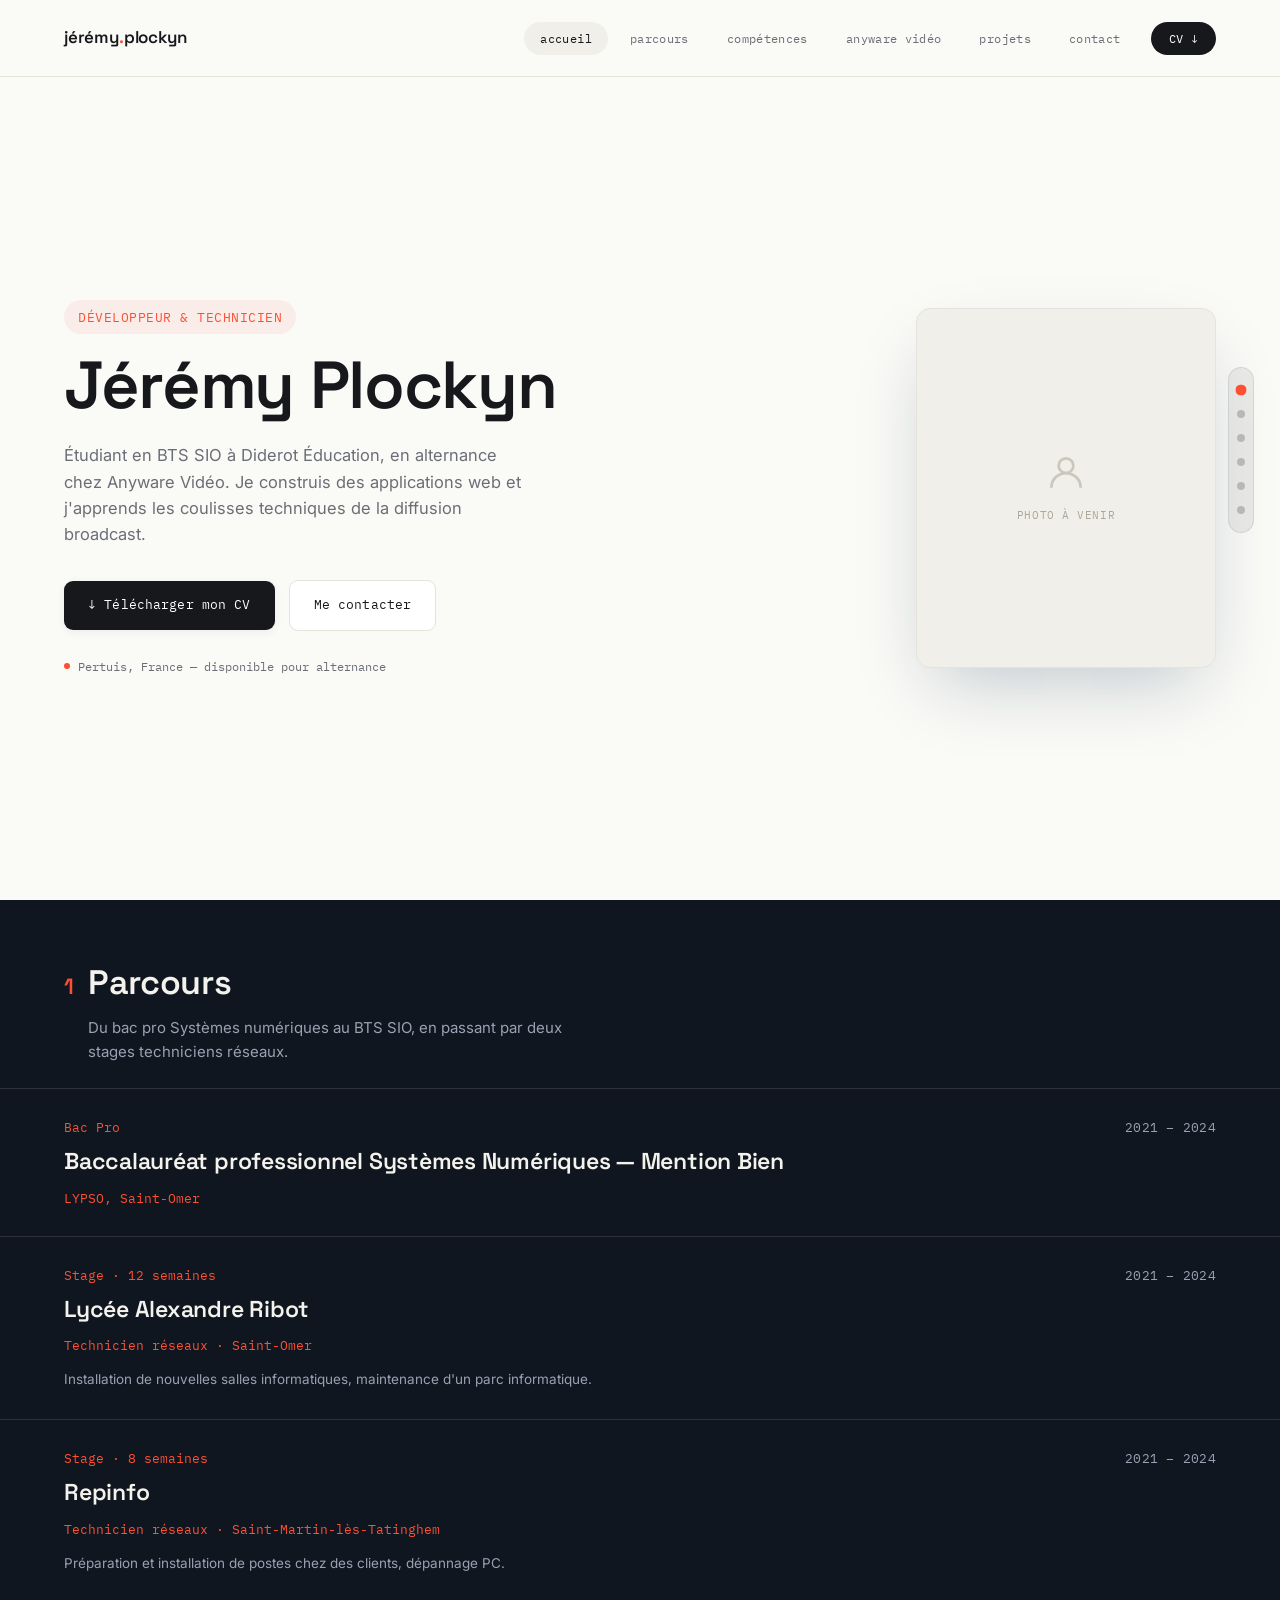
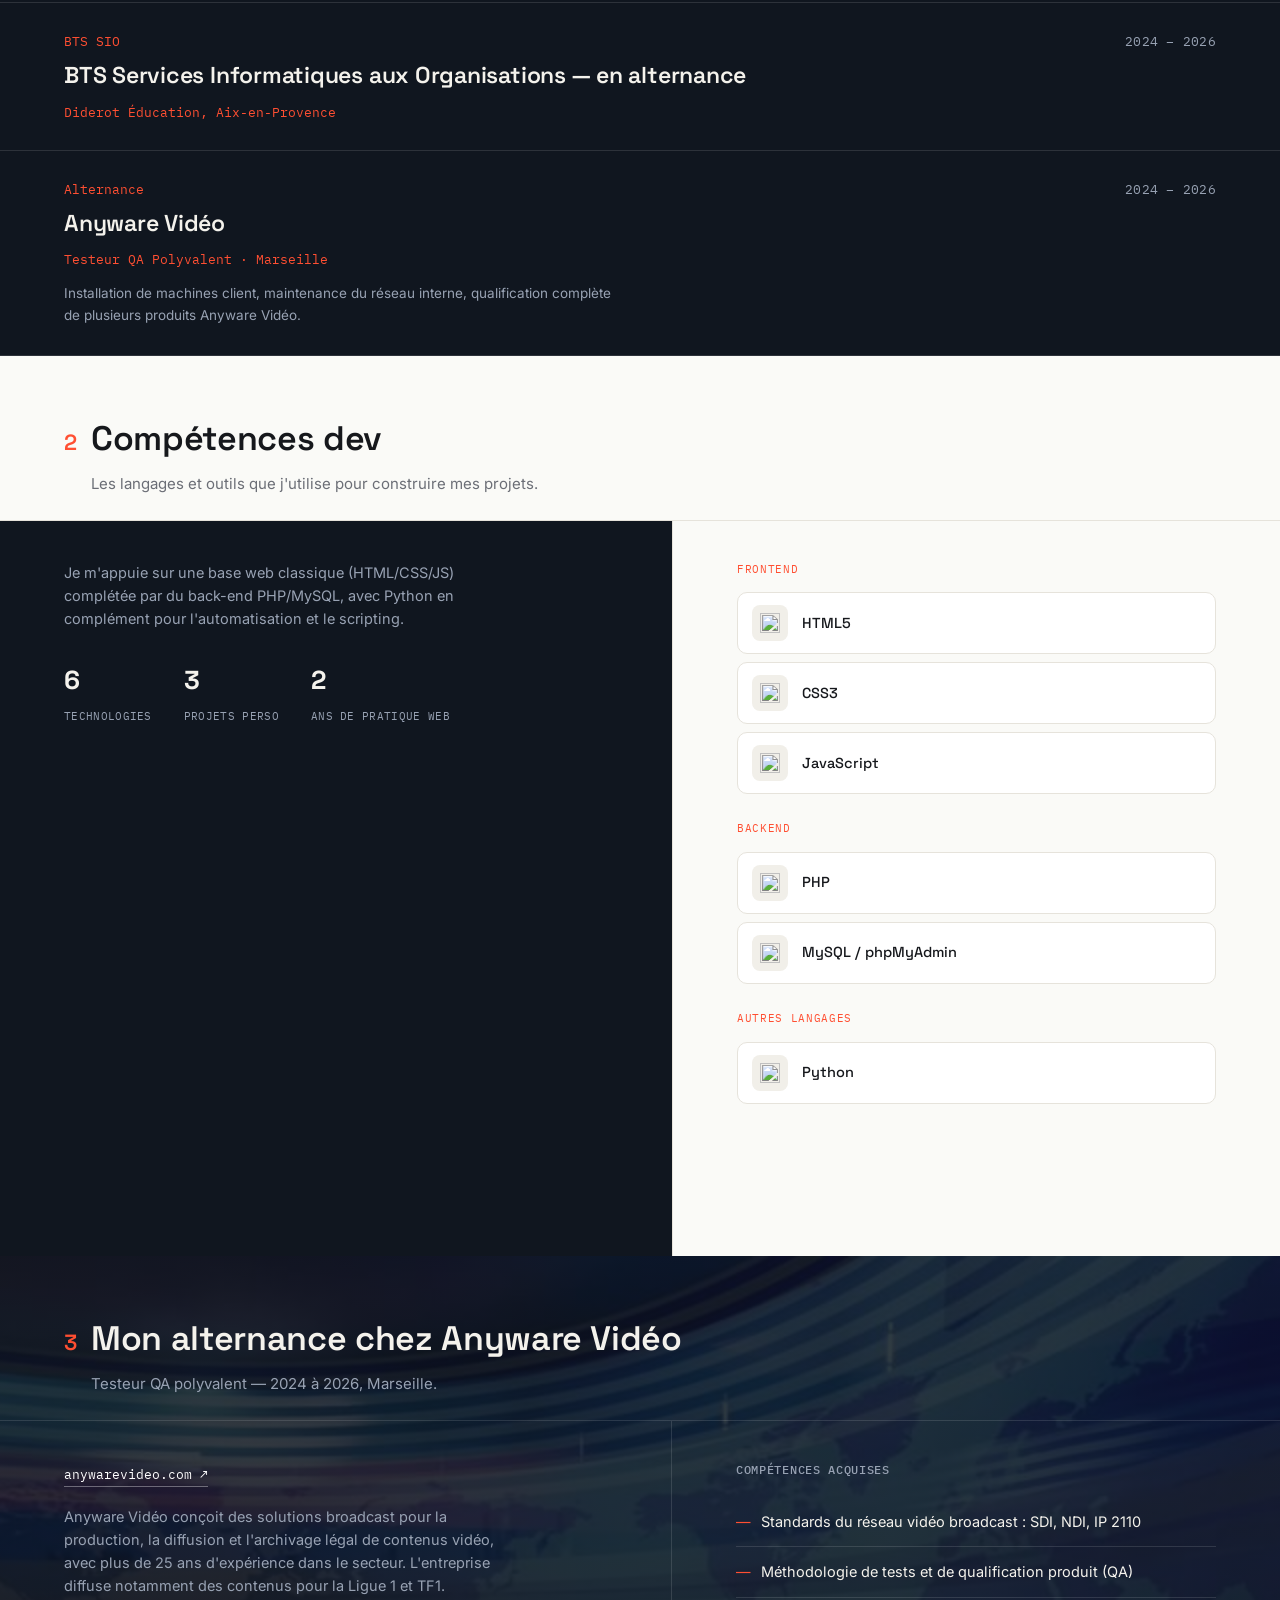
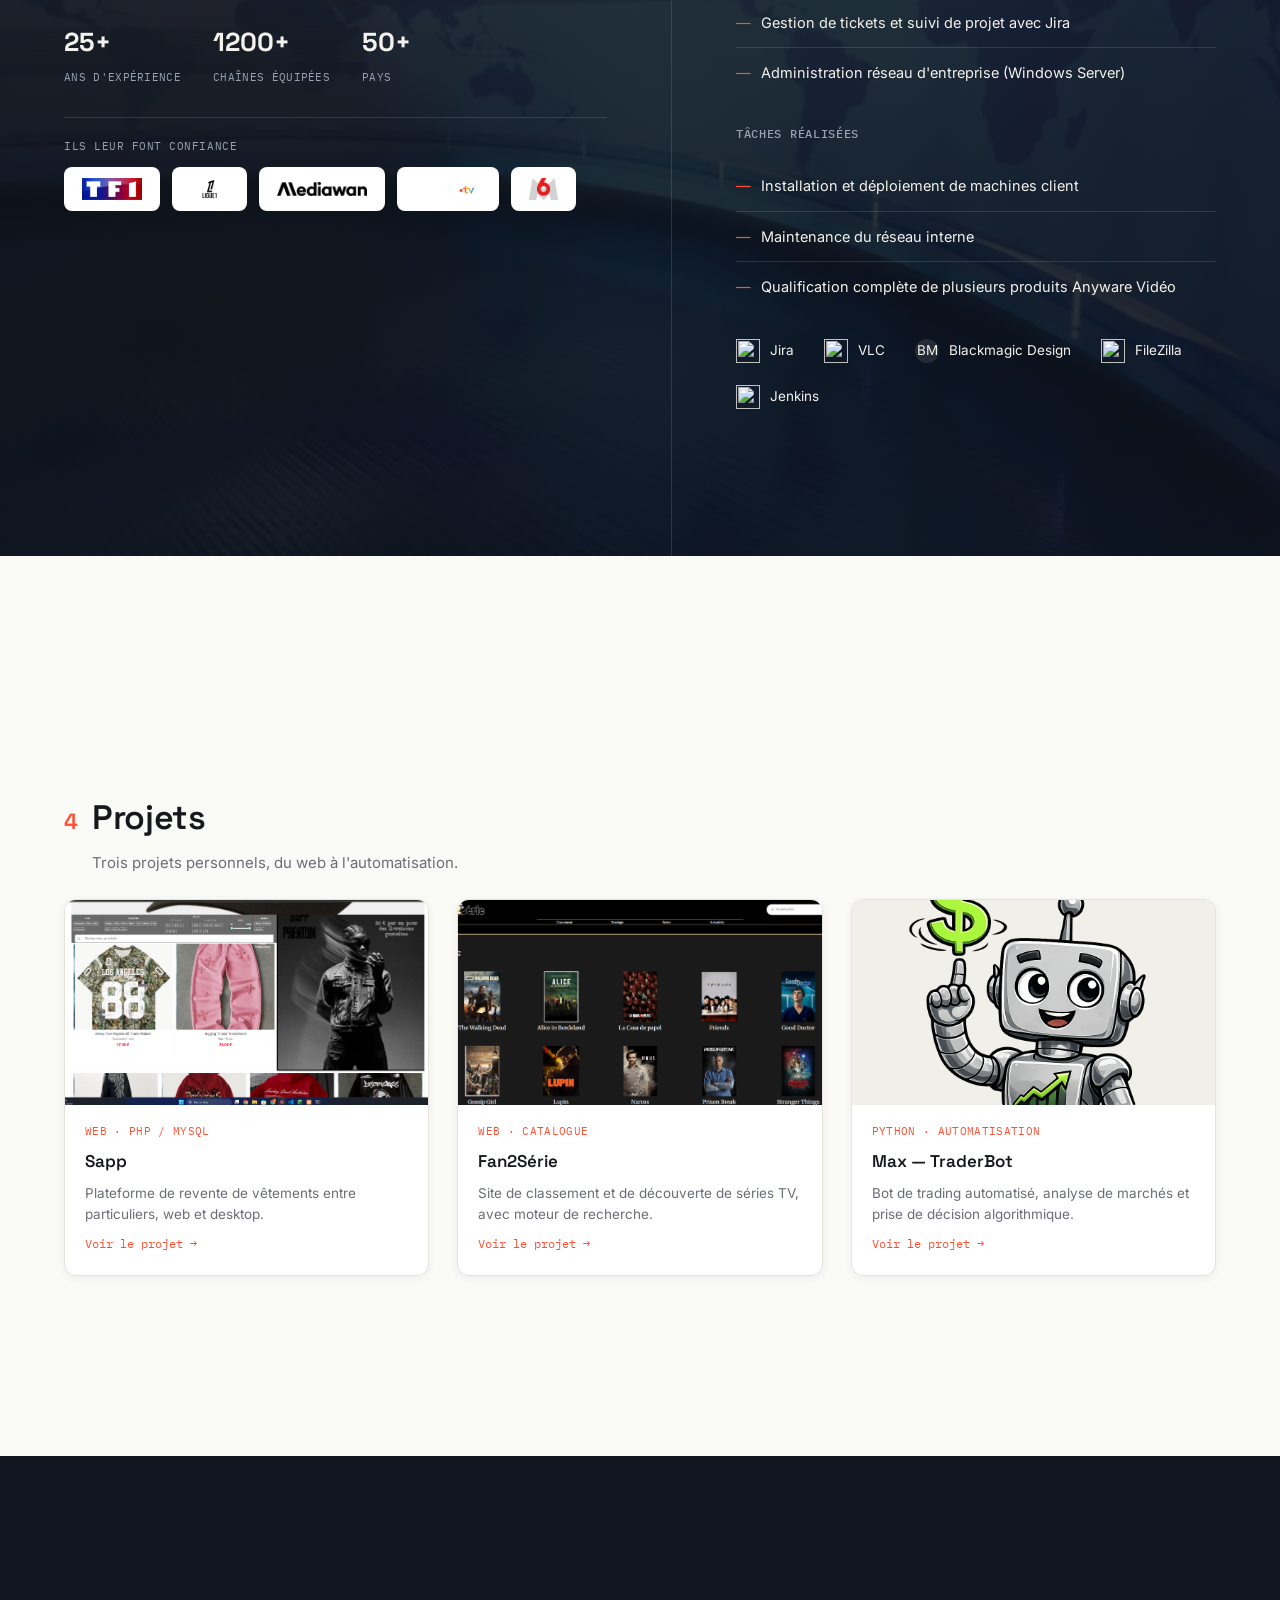
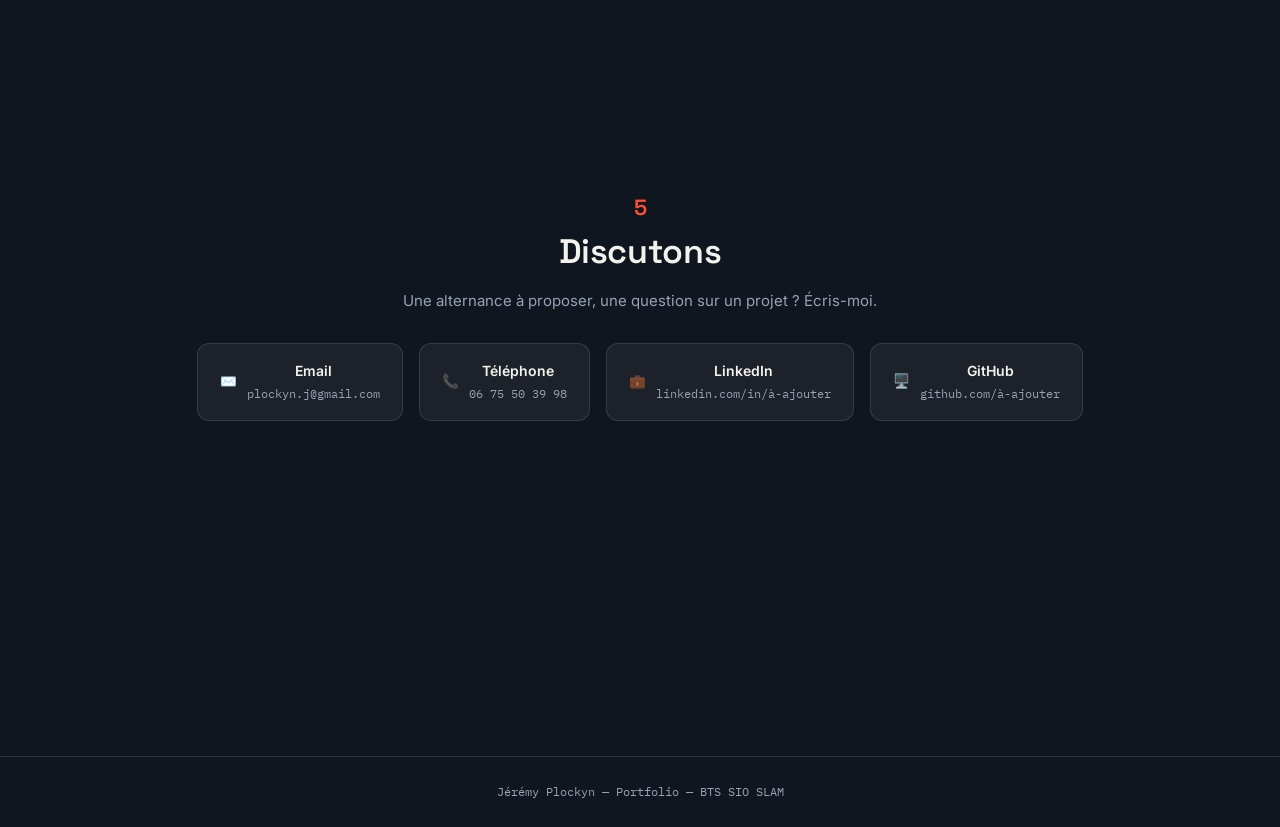
==== commit dd31aef6: "Add files via upload" ====
--- a/index.html
+++ b/index.html
@@ -1,808 +1,275 @@
 <!DOCTYPE html>
 <html lang="fr">
 <head>
-  <meta charset="UTF-8" />
-  <meta name="viewport" content="width=device-width, initial-scale=1.0" />
-  <title>Jérémy — Portfolio BTS SIO SLAM — Session 2026</title>
-  <link rel="stylesheet" href="css/style.css" />
-  <link rel="preconnect" href="https://fonts.googleapis.com" />
-  <link rel="preconnect" href="https://fonts.gstatic.com" crossorigin />
-  <link href="https://fonts.googleapis.com/css2?family=DM+Sans:ital,wght@0,300;0,400;0,500;1,300&family=DM+Mono:wght@400;500&display=swap" rel="stylesheet" />
+<meta charset="UTF-8">
+<meta name="viewport" content="width=device-width, initial-scale=1.0">
+<title>Jérémy Plockyn — Portfolio</title>
+<link rel="preconnect" href="https://fonts.googleapis.com">
+<link href="https://fonts.googleapis.com/css2?family=Space+Grotesk:wght@500;600;700&family=Inter:wght@400;500;600&family=IBM+Plex+Mono:wght@400;500&display=swap" rel="stylesheet">
+<link rel="stylesheet" href="style.css">
 </head>
 <body>
 
-  <nav id="navbar">
-    <div class="nav-inner">
-      <a href="#hero" class="nav-logo">Plockyn Jérémy<span class="dot">.</span></a>
-      <ul class="nav-links">
-        <li><a href="#about">À propos</a></li>
-        <li><a href="#parcours">Parcours</a></li>
-        <li><a href="#skills">Compétences</a></li>
-        <li><a href="#projets">Projets</a></li>
-        <li><a href="#alternance">Alternance</a></li>
-        <li><a href="#synthese">Tableau E5</a></li>
-        <li><a href="#contact">Contact</a></li>
+<nav class="topnav">
+  <div class="navbar-inner">
+    <div class="brand">jérémy<span>.</span>plockyn</div>
+    <ul class="navlinks">
+      <li><a href="#hero" data-nav="hero">accueil</a></li>
+      <li><a href="#parcours" data-nav="parcours">parcours</a></li>
+      <li><a href="#competences" data-nav="competences">compétences</a></li>
+      <li><a href="#anyware" data-nav="anyware">anyware vidéo</a></li>
+      <li><a href="#projets" data-nav="projets">projets</a></li>
+      <li><a href="#contact" data-nav="contact">contact</a></li>
+      <li><a href="assets/cv/Plockyn_Jeremy_CV.pdf" download class="nav-cv">CV ↓</a></li>
+    </ul>
+  </div>
+</nav>
+
+<div class="dotnav" id="dotnav">
+  <a href="#hero" aria-label="Accueil" class="active"></a>
+  <a href="#parcours" aria-label="Parcours"></a>
+  <a href="#competences" aria-label="Compétences"></a>
+  <a href="#anyware" aria-label="Anyware Vidéo"></a>
+  <a href="#projets" aria-label="Projets"></a>
+  <a href="#contact" aria-label="Contact"></a>
+</div>
+
+<!-- HERO -->
+<section class="hero light" id="hero">
+  <div class="hero-text">
+    <div class="eyebrow">Développeur & Technicien</div>
+    <h1>Jérémy Plockyn</h1>
+    <p class="lede">Étudiant en BTS SIO à Diderot Éducation, en alternance chez Anyware Vidéo. Je construis des applications web et j'apprends les coulisses techniques de la diffusion broadcast.</p>
+    <div class="hero-cta">
+      <a href="assets/cv/Plockyn_Jeremy_CV.pdf" download class="btn btn-primary">↓ Télécharger mon CV</a>
+      <a href="#contact" class="btn btn-outline">Me contacter</a>
+    </div>
+    <div class="hero-meta">Pertuis, France — disponible pour alternance</div>
+  </div>
+  <div class="hero-portrait">
+    <div class="placeholder">
+      <svg viewBox="0 0 24 24" fill="none" stroke="currentColor" stroke-width="1.5"><circle cx="12" cy="8" r="4"/><path d="M4 20c0-4.4 3.6-8 8-8s8 3.6 8 8"/></svg>
+      <span>PHOTO À VENIR</span>
+    </div>
+  </div>
+</section>
+
+<!-- PARCOURS -->
+<section class="dk" id="parcours">
+  <div class="sec-head">
+    <span class="sec-tc">1</span>
+    <div>
+      <div class="sec-title">Parcours</div>
+      <div class="sec-sub">Du bac pro Systèmes numériques au BTS SIO, en passant par deux stages techniciens réseaux.</div>
+    </div>
+  </div>
+  <div class="pc-grid">
+    <div class="pc-cell">
+      <div class="pc-top"><span class="pc-tc">Bac Pro</span><span class="pc-year">2021 – 2024</span></div>
+      <div class="pc-title">Baccalauréat professionnel Systèmes Numériques — Mention Bien</div>
+      <div class="pc-role">LYPSO, Saint-Omer</div>
+    </div>
+    <div class="pc-cell">
+      <div class="pc-top"><span class="pc-tc">Stage · 12 semaines</span><span class="pc-year">2021 – 2024</span></div>
+      <div class="pc-title">Lycée Alexandre Ribot</div>
+      <div class="pc-role">Technicien réseaux · Saint-Omer</div>
+      <div class="pc-note">Installation de nouvelles salles informatiques, maintenance d'un parc informatique.</div>
+    </div>
+    <div class="pc-cell">
+      <div class="pc-top"><span class="pc-tc">Stage · 8 semaines</span><span class="pc-year">2021 – 2024</span></div>
+      <div class="pc-title">Repinfo</div>
+      <div class="pc-role">Technicien réseaux · Saint-Martin-lès-Tatinghem</div>
+      <div class="pc-note">Préparation et installation de postes chez des clients, dépannage PC.</div>
+    </div>
+    <div class="pc-cell">
+      <div class="pc-top"><span class="pc-tc">BTS SIO</span><span class="pc-year">2024 – 2026</span></div>
+      <div class="pc-title">BTS Services Informatiques aux Organisations — en alternance</div>
+      <div class="pc-role">Diderot Éducation, Aix-en-Provence</div>
+    </div>
+    <div class="pc-cell">
+      <div class="pc-top"><span class="pc-tc">Alternance</span><span class="pc-year">2024 – 2026</span></div>
+      <div class="pc-title">Anyware Vidéo</div>
+      <div class="pc-role">Testeur QA Polyvalent · Marseille</div>
+      <div class="pc-note">Installation de machines client, maintenance du réseau interne, qualification complète de plusieurs produits Anyware Vidéo.</div>
+    </div>
+  </div>
+</section>
+
+<!-- COMPETENCES DEV -->
+<section class="light" id="competences">
+  <div class="sec-head">
+    <span class="sec-tc">2</span>
+    <div>
+      <div class="sec-title">Compétences dev</div>
+      <div class="sec-sub">Les langages et outils que j'utilise pour construire mes projets.</div>
+    </div>
+  </div>
+  <div class="cp-grid">
+    <div class="cp-left">
+      <p>Je m'appuie sur une base web classique (HTML/CSS/JS) complétée par du back-end PHP/MySQL, avec Python en complément pour l'automatisation et le scripting.</p>
+      <div class="cp-stats">
+        <div class="cp-stat"><b>6</b><span>TECHNOLOGIES</span></div>
+        <div class="cp-stat"><b>3</b><span>PROJETS PERSO</span></div>
+        <div class="cp-stat"><b>2</b><span>ANS DE PRATIQUE WEB</span></div>
+      </div>
+    </div>
+    <div class="cp-right">
+      <div class="cp-cat">
+        <span class="cp-cat-label">Frontend</span>
+        <div class="cp-items">
+          <div class="cp-item"><span class="ic"><img src="https://cdn.jsdelivr.net/gh/devicons/devicon/icons/html5/html5-original.svg" alt="" loading="lazy"></span><span>HTML5</span></div>
+          <div class="cp-item"><span class="ic"><img src="https://cdn.jsdelivr.net/gh/devicons/devicon/icons/css3/css3-original.svg" alt="" loading="lazy"></span><span>CSS3</span></div>
+          <div class="cp-item"><span class="ic"><img src="https://cdn.jsdelivr.net/gh/devicons/devicon/icons/javascript/javascript-original.svg" alt="" loading="lazy"></span><span>JavaScript</span></div>
+        </div>
+      </div>
+      <div class="cp-cat">
+        <span class="cp-cat-label">Backend</span>
+        <div class="cp-items">
+          <div class="cp-item"><span class="ic"><img src="https://cdn.jsdelivr.net/gh/devicons/devicon/icons/php/php-original.svg" alt="" loading="lazy"></span><span>PHP</span></div>
+          <div class="cp-item"><span class="ic"><img src="https://cdn.jsdelivr.net/gh/devicons/devicon/icons/mysql/mysql-original.svg" alt="" loading="lazy"></span><span>MySQL / phpMyAdmin</span></div>
+        </div>
+      </div>
+      <div class="cp-cat">
+        <span class="cp-cat-label">Autres langages</span>
+        <div class="cp-items">
+          <div class="cp-item"><span class="ic"><img src="https://cdn.jsdelivr.net/gh/devicons/devicon/icons/python/python-original.svg" alt="" loading="lazy"></span><span>Python</span></div>
+        </div>
+      </div>
+    </div>
+  </div>
+</section>
+
+<!-- ANYWARE VIDEO -->
+<section class="dk" id="anyware">
+  <div class="sec-head">
+    <span class="sec-tc">3</span>
+    <div>
+      <div class="sec-title">Mon alternance chez Anyware Vidéo</div>
+      <div class="sec-sub">Testeur QA polyvalent — 2024 à 2026, Marseille.</div>
+    </div>
+  </div>
+  <div class="aw-grid">
+    <div class="aw-left">
+      <a href="https://www.anywarevideo.com/" target="_blank" rel="noopener" class="aw-link">anywarevideo.com ↗</a>
+      <p class="aw-desc">Anyware Vidéo conçoit des solutions broadcast pour la production, la diffusion et l'archivage légal de contenus vidéo, avec plus de 25 ans d'expérience dans le secteur. L'entreprise diffuse notamment des contenus pour la Ligue 1 et TF1.</p>
+      <div class="aw-stats">
+        <div class="aw-stat"><b>25+</b><span>ANS D'EXPÉRIENCE</span></div>
+        <div class="aw-stat"><b>1200+</b><span>CHAÎNES ÉQUIPÉES</span></div>
+        <div class="aw-stat"><b>50+</b><span>PAYS</span></div>
+      </div>
+      <div class="aw-clients">
+        <p>Ils leur font confiance</p>
+        <div class="client-logos">
+          <span class="client-logo"><img src="assets/img/clients/tf1.png" alt="TF1"></span>
+          <span class="client-logo"><img src="assets/img/clients/ligue1.png" alt="Ligue 1"></span>
+          <span class="client-logo"><img src="assets/img/clients/mediawan.png" alt="Mediawan"></span>
+          <span class="client-logo"><img src="assets/img/clients/francetv.png" alt="France Télévisions"></span>
+          <span class="client-logo"><img src="assets/img/clients/m6.png" alt="M6"></span>
+        </div>
+      </div>
+    </div>
+    <div class="aw-right">
+      <h3>Compétences acquises</h3>
+      <ul class="task-list">
+        <li>Standards du réseau vidéo broadcast : SDI, NDI, IP 2110</li>
+        <li>Méthodologie de tests et de qualification produit (QA)</li>
+        <li>Gestion de tickets et suivi de projet avec Jira</li>
+        <li>Administration réseau d'entreprise (Windows Server)</li>
       </ul>
-      <button class="burger" id="burger" aria-label="Menu">
-        <span></span><span></span><span></span>
-      </button>
-    </div>
-    <div class="mobile-menu" id="mobileMenu">
-      <a href="#about">À propos</a>
-      <a href="#parcours">Parcours</a>
-      <a href="#skills">Compétences</a>
-      <a href="#projets">Projets</a>
-      <a href="#alternance">Alternance</a>
-      <a href="#synthese">Tableau E5</a>
-      <a href="#contact">Contact</a>
-    </div>
-  </nav>
-
-  <section id="hero">
-    <div class="hero-bg">
-      <div class="hero-grid"></div>
-    </div>
-    <div class="hero-content">
-      <p class="hero-tag reveal">BTS SIO SLAM · 2ème année · Session 2026 · Alternance</p>
-      <div class="hero-name-row reveal delay-1">
-        <div class="hero-avatar">
-          <img src="" alt="Photo de Jérémy" id="heroPhoto" />
-          <div class="hero-avatar-placeholder" id="heroPlaceholder">J</div>
-        </div>
-        <h1>Jérémy</h1>
-      </div>
-      <p class="hero-sub reveal delay-2">Apprenti développeur passionné par la conception de solutions logicielles complètes — du frontend au backend, en passant par la qualité logicielle.</p>
-      <div class="hero-cta reveal delay-3">
-        <a href="#projets" class="btn-primary">Voir mes projets</a>
-        <a href="#contact" class="btn-ghost">Me contacter</a>
-      </div>
-    </div>
-    <div class="hero-stack reveal delay-2">
-      <span class="stack-item">HTML</span>
-      <span class="stack-sep">/</span>
-      <span class="stack-item">CSS</span>
-      <span class="stack-sep">/</span>
-      <span class="stack-item">JS</span>
-      <span class="stack-sep">/</span>
-      <span class="stack-item">PHP</span>
-      <span class="stack-sep">/</span>
-      <span class="stack-item">Java</span>
-      <span class="stack-sep">/</span>
-      <span class="stack-item">SQL</span>
-    </div>
-  </section>
-
-  <section id="about">
-    <div class="container">
-      <div class="section-header">
-        <span class="section-num">01</span>
-        <h2>À propos</h2>
-      </div>
-      <div class="about-grid">
-        <div class="about-text">
-          <p>Je m'appelle <strong>Jérémy</strong>, développeur en alternance actuellement en 2ème année de BTS SIO option SLAM. Depuis le début de ma formation, j'ai développé un goût prononcé pour la création d'applications complètes, en couvrant aussi bien la partie visuelle que la logique métier et les bases de données.</p>
-          <p>Mon expérience en alternance chez <strong>Anyware Vidéo</strong> m'a permis de confronter mes connaissances à des problématiques réelles en entreprise, de travailler en équipe et de monter rapidement en compétences sur des technologies web et applicatives, ainsi que sur la qualité logicielle (tests fonctionnels, tests d'API, analyse d'anomalies).</p>
-          <p>Je maîtrise un ensemble de langages couvrant le développement web (HTML, CSS, JavaScript, PHP) ainsi que le développement d'applications (Java) et la gestion de bases de données (SQL/MySQL).</p>
-        </div>
-        <div class="about-cards">
-          <div class="info-card">
-            <span class="info-icon">&#9670;</span>
-            <div>
-              <p class="info-label">Formation</p>
-              <p class="info-value">BTS SIO SLAM</p>
-            </div>
-          </div>
-          <div class="info-card">
-            <span class="info-icon">&#9670;</span>
-            <div>
-              <p class="info-label">Session</p>
-              <p class="info-value">2026</p>
-            </div>
-          </div>
-          <div class="info-card">
-            <span class="info-icon">&#9670;</span>
-            <div>
-              <p class="info-label">Année</p>
-              <p class="info-value">2ème année</p>
-            </div>
-          </div>
-          <div class="info-card">
-            <span class="info-icon">&#9670;</span>
-            <div>
-              <p class="info-label">Statut</p>
-              <p class="info-value">En alternance</p>
-            </div>
-          </div>
-          <div class="info-card">
-            <span class="info-icon">&#9670;</span>
-            <div>
-              <p class="info-label">Entreprise</p>
-              <p class="info-value">Anyware Vidéo</p>
-            </div>
-          </div>
-          <div class="info-card">
-            <span class="info-icon">&#9670;</span>
-            <div>
-              <p class="info-label">Spécialité</p>
-              <p class="info-value">Full-stack</p>
-            </div>
-          </div>
-        </div>
-      </div>
-    </div>
-  </section>
-
-  <section id="parcours">
-    <div class="container">
-      <div class="section-header">
-        <span class="section-num">02</span>
-        <h2>Parcours scolaire</h2>
-      </div>
-      <div class="timeline">
-
-        <div class="timeline-item">
-          <div class="timeline-marker">
-            <div class="marker-dot active"></div>
-            <div class="marker-line"></div>
-          </div>
-          <div class="timeline-body">
-            <span class="tl-date">2024 — 2026</span>
-            <h3 class="tl-title">BTS SIO — option SLAM</h3>
-            <p class="tl-place">Solutions Logicielles et Applications Métiers · Session 2026</p>
-            <p class="tl-desc">Formation de 2 ans axée sur le développement web, la conception d'applications, la gestion de bases de données, la modélisation UML/Merise, la cybersécurité et la gestion de projets informatiques. Réalisée en alternance.</p>
-            <div class="tl-tags">
-              <span class="tl-tag">HTML/CSS/JS</span>
-              <span class="tl-tag">PHP</span>
-              <span class="tl-tag">Java</span>
-              <span class="tl-tag">SQL</span>
-              <span class="tl-tag">UML</span>
-              <span class="tl-tag">Cybersécurité</span>
-            </div>
-          </div>
-        </div>
-
-        <div class="timeline-item">
-          <div class="timeline-marker">
-            <div class="marker-dot"></div>
-            <div class="marker-line"></div>
-          </div>
-          <div class="timeline-body">
-            <span class="tl-date">2024</span>
-            <h3 class="tl-title">Baccalauréat professionnel Systèmes Numériques — option RISC</h3>
-            <p class="tl-place">Diplôme obtenu</p>
-            <p class="tl-desc">Obtention du baccalauréat professionnel spécialisé dans les systèmes numériques, point de départ vers une spécialisation dans l'informatique et le développement logiciel.</p>
-          </div>
-        </div>
-
-        <div class="timeline-item">
-          <div class="timeline-marker">
-            <div class="marker-dot"></div>
-            <div class="marker-line"></div>
-          </div>
-          <div class="timeline-body">
-            <span class="tl-date">2024 — 2026</span>
-            <h3 class="tl-title">Alternance · Anyware Vidéo</h3>
-            <p class="tl-place">Testeur QA en alternance</p>
-            <p class="tl-desc">2 ans d'expérience professionnelle en parallèle de la formation en tant que testeur QA, au sein d'une entreprise spécialisée dans les solutions vidéo.</p>
-          </div>
-        </div>
-
-        <div class="timeline-item">
-          <div class="timeline-marker">
-            <div class="marker-dot"></div>
-          </div>
-          <div class="timeline-body">
-            <span class="tl-date">2021 — 2024</span>
-            <h3 class="tl-title">Stages · Lycée Ribot &amp; RepInfo</h3>
-            <p class="tl-place">Stages professionnels</p>
-            <p class="tl-desc">Au cours de mes années de lycée, j'ai réalisé plusieurs stages dans différents environnements. Chez <strong>RepInfo</strong>, entreprise spécialisée dans l'assistance, la maintenance et l'installation de dispositifs informatiques et réseaux chez des particuliers et entreprises. Au <strong>Lycée Alexandre Ribot</strong>, au sein de l'équipe informatique, j'ai découvert des logiciels de maintenance réseaux et appris l'organisation nécessaire au sein d'un établissement public.</p>
-          </div>
-        </div>
-
-      </div>
-    </div>
-  </section>
-
-  <section id="skills">
-    <div class="container">
-      <div class="section-header">
-        <span class="section-num">03</span>
-        <h2>Compétences</h2>
-      </div>
-      <div class="skills-wrapper">
-
-        <div class="skill-group">
-          <h3 class="skill-group-title">Langages & web</h3>
-          <div class="skill-list">
-            <div class="skill-item">
-              <div class="skill-info">
-                <span class="skill-name">HTML / CSS</span>
-                <span class="skill-level">Maîtrisé</span>
-              </div>
-              <div class="skill-bar"><div class="skill-fill" style="--w:88%"></div></div>
-            </div>
-            <div class="skill-item">
-              <div class="skill-info">
-                <span class="skill-name">JavaScript</span>
-                <span class="skill-level">Intermédiaire</span>
-              </div>
-              <div class="skill-bar"><div class="skill-fill" style="--w:72%"></div></div>
-            </div>
-            <div class="skill-item">
-              <div class="skill-info">
-                <span class="skill-name">PHP</span>
-                <span class="skill-level">Intermédiaire</span>
-              </div>
-              <div class="skill-bar"><div class="skill-fill" style="--w:70%"></div></div>
-            </div>
-            <div class="skill-item">
-              <div class="skill-info">
-                <span class="skill-name">Java</span>
-                <span class="skill-level">Intermédiaire</span>
-              </div>
-              <div class="skill-bar"><div class="skill-fill" style="--w:65%"></div></div>
-            </div>
-            <div class="skill-item">
-              <div class="skill-info">
-                <span class="skill-name">SQL / MySQL</span>
-                <span class="skill-level">Maîtrisé</span>
-              </div>
-              <div class="skill-bar"><div class="skill-fill" style="--w:80%"></div></div>
-            </div>
-          </div>
-        </div>
-
-        <div class="skill-group">
-          <h3 class="skill-group-title">Outils & méthodes</h3>
-          <div class="tools-grid">
-            <div class="tool-pill">VS Code</div>
-            <div class="tool-pill">Eclipse</div>
-            <div class="tool-pill">XAMPP / WAMP</div>
-            <div class="tool-pill">PhpMyAdmin</div>
-            <div class="tool-pill">Git / GitHub</div>
-            <div class="tool-pill">Postman</div>
-          </div>
-          <h3 class="skill-group-title" style="margin-top:2rem">Savoir-faire</h3>
-          <div class="tools-grid">
-            <div class="tool-pill highlight">Développement web</div>
-            <div class="tool-pill highlight">Applications desktop</div>
-            <div class="tool-pill highlight">Conception BDD</div>
-            <div class="tool-pill highlight">Gestion de projet</div>
-            <div class="tool-pill highlight">Tests QA</div>
-            <div class="tool-pill highlight">Sécurité applicative</div>
-          </div>
-        </div>
-
-      </div>
-    </div>
-  </section>
-
-  <section id="projets">
-    <div class="container">
-      <div class="section-header">
-        <span class="section-num">04</span>
-        <h2>Projets &amp; réalisations de formation</h2>
-      </div>
-      <p class="section-intro">Sélection des réalisations menées durant ma 1ʳᵉ et ma 2ᵉ année de BTS SIO SLAM. Chaque projet est documenté avec son contexte, ses choix techniques et ses livrables.</p>
-
-      <article class="project-card featured detailed">
-        <div class="project-card-top">
-          <div class="project-label">Projet principal · PPE</div>
-          <div class="project-type">Web &amp; Desktop</div>
-        </div>
-        <h3 class="project-title">Sapp — plateforme de revente de vêtements</h3>
-
-        <div class="project-meta">
-          <span class="meta-item"><strong>Période :</strong> Au cours de la formation</span>
-          <span class="meta-item"><strong>Rôle :</strong> Développeur full-stack</span>
-          <span class="meta-item"><strong>Équipe :</strong> [solo / binôme / trinôme — à préciser]</span>
-        </div>
-
-        <h4 class="project-subtitle">Contexte</h4>
-        <p class="project-desc">
-          Sapp est une plateforme de revente de vêtements entre particuliers, déclinée en <strong>version web</strong> (navigateur) et <strong>version desktop</strong> (application Java). L'objectif était de couvrir un cycle de développement complet : analyse du besoin, modélisation de la base de données, développement des deux clients, et tests.
-        </p>
-
-        <h4 class="project-subtitle">Architecture technique</h4>
-        <ul class="project-tech-list">
-          <li><strong>Frontend web</strong> : HTML5, CSS3, JavaScript (interface responsive)</li>
-          <li><strong>Backend web</strong> : PHP procédural + orienté objet, couche d'accès BDD via PDO</li>
-          <li><strong>Client desktop</strong> : Java (Swing/JavaFX) — connexion à la même base MySQL</li>
-          <li><strong>Base de données</strong> : MySQL — MCD/MLD conçus en amont (Merise)</li>
-          <li><strong>Versionnement</strong> : Git</li>
-        </ul>
-
-        <h4 class="project-subtitle">Fonctionnalités développées</h4>
-        <div class="project-features">
-          <div class="feature-item"><span class="feature-dot"></span>Inscription / authentification des utilisateurs avec hachage des mots de passe</div>
-          <div class="feature-item"><span class="feature-dot"></span>Publication, modification et suppression d'annonces avec upload d'images</div>
-          <div class="feature-item"><span class="feature-dot"></span>Catalogue avec filtres (catégorie, taille, prix) et recherche</div>
-          <div class="feature-item"><span class="feature-dot"></span>Gestion du profil utilisateur et historique des transactions</div>
-          <div class="feature-item"><span class="feature-dot"></span>Synchronisation web/desktop via la même base de données</div>
-        </div>
-
-        <h4 class="project-subtitle">Captures d'écran</h4>
-        <div class="screenshot-grid">
-          <figure class="shot">
-            <img src="./Asset/Accueil.png" alt="Accueil Sapp" />
-            <figcaption>Accueil</figcaption>
-          </figure>
-          <figure class="shot">
-            <img src="./Asset/Articles.png" alt="Page articles Sapp" />
-            <figcaption>Catalogue</figcaption>
-          </figure>
-          <figure class="shot">
-            <img src="./Asset/panier.png" alt="Panier Sapp" />
-            <figcaption>Aticles & panier</figcaption>
-          </figure>
-          <figure class="shot">
-            <img src="./Asset/gestionnaire.png" alt="Gestionnaire Sapp" />
-            <figcaption>Gestionnaire admin des articles</figcaption>
-          </figure>
-          <figure class="shot">
-            <img src="./Asset/Java article.png" alt="Application desktop Java" />
-            <figcaption>Catalogue de l'application</figcaption>
-          </figure>
-          <figure class="shot">
-            <img src="./Asset/stat.png" alt="Statistiques Sapp" />
-            <figcaption>Statiqtiques (application)</figcaption>
-          </figure>
-          <figure class="shot">
-            <img src="./Asset/sapp-schema-bdd.png" alt="Schéma relationnel de la base Sapp" />
-            <figcaption>Schéma de la base de données</figcaption>
-          </figure>
-        </div>
-
-        <h4 class="project-subtitle">Compétences BTS SIO couvertes</h4>
-        <div class="competences-badges">
-          <span class="comp-badge">Travailler en mode projet</span>
-          <span class="comp-badge">Mettre à disposition un service informatique</span>
-        </div>
-
-        <div class="project-techs">
-          <span class="tech-badge html">HTML/CSS</span>
-          <span class="tech-badge js">JavaScript</span>
-          <span class="tech-badge php">PHP</span>
-          <span class="tech-badge java">Java</span>
-          <span class="tech-badge sql">MySQL</span>
-        </div>
-      </article>
-
-
-      <article class="project-card detailed">
-        <div class="project-card-top">
-          <div class="project-label">Projet BTS · Présence en ligne</div>
-          <div class="project-type">Site web statique</div>
-        </div>
-        <h3 class="project-title">Portfolio personnel</h3>
-
-        <div class="project-meta">
-          <span class="meta-item"><strong>Période :</strong> 01/09/25 — 30/06/26</span>
-          <span class="meta-item"><strong>Rôle :</strong> Concepteur &amp; développeur</span>
-          <span class="meta-item"><strong>Hébergement :</strong> GitHub Pages</span>
-        </div>
-
-        <h4 class="project-subtitle">Contexte</h4>
-        <p class="project-desc">
-          Portfolio développé dans le cadre du BTS SIO option SLAM pour présenter mon parcours, mes compétences, mes projets et le tableau de synthèse de l'épreuve E5. Entièrement conçu et codé <strong>sans framework</strong>, pour démontrer la maîtrise des fondamentaux du web.
-        </p>
-
-        <h4 class="project-subtitle">Choix techniques</h4>
-        <ul class="project-tech-list">
-          <li><strong>HTML5 sémantique</strong> (balises <code>&lt;section&gt;</code>, <code>&lt;article&gt;</code>, <code>&lt;nav&gt;</code>)</li>
-          <li><strong>CSS3 pur</strong> : variables CSS, Flexbox, Grid, animations, design responsive mobile-first</li>
-          <li><strong>JavaScript vanilla</strong> : menu burger, IntersectionObserver pour les animations au scroll, navigation fluide</li>
-          <li><strong>Aucune dépendance externe</strong> hors police Google Fonts</li>
-          <li><strong>Versionnement Git</strong> et déploiement continu via GitHub Pages</li>
-        </ul>
-
-        <h4 class="project-subtitle">Compétences BTS SIO couvertes</h4>
-        <div class="competences-badges">
-          <span class="comp-badge">Développer la présence en ligne de l'organisation</span>
-          <span class="comp-badge">Travailler en mode projet</span>
-          <span class="comp-badge">Organiser son développement professionnel</span>
-        </div>
-
-        <div class="project-techs">
-          <span class="tech-badge html">HTML/CSS</span>
-          <span class="tech-badge js">JavaScript</span>
-        </div>
-      </article>
-
-      <article class="project-card detailed">
-        <div class="project-card-top">
-          <div class="project-label">TP BTS · 2ᵉ année</div>
-          <div class="project-type">Backend / API</div>
-        </div>
-        <h3 class="project-title">TP — Développement d'une API REST</h3>
-
-        <div class="project-meta">
-          <span class="meta-item"><strong>Période :</strong> Au cours de la formation</span>
-          <span class="meta-item"><strong>Contexte :</strong> Module développement — BTS SIO SLAM 2ᵉ année</span>
-        </div>
-
-        <h4 class="project-subtitle">Objectif pédagogique</h4>
-        <p class="project-desc">
-          Concevoir et développer une API REST respectant les bonnes pratiques de l'architecture ressources, puis la tester via Postman. Le but : comprendre comment deux applications peuvent communiquer via HTTP et JSON.
-        </p>
-
-        <h4 class="project-subtitle">Ce que j'ai réalisé</h4>
-        <ul class="project-tech-list">
-          <li>Conception des endpoints CRUD : <code>GET /ressource</code>, <code>GET /ressource/{id}</code>, <code>POST /ressource</code>, <code>PUT /ressource/{id}</code>, <code>DELETE /ressource/{id}</code></li>
-          <li>Respect des <strong>codes HTTP</strong> : 200, 201, 204, 400, 404, 500</li>
-          <li>Format d'échange <strong>JSON</strong> en entrée et en sortie</li>
-          <li>Mise en place d'une <strong>authentification par token</strong></li>
-          <li>Création d'une <strong>collection Postman</strong> pour tester chaque endpoint</li>
-          <li>Rédaction d'une <strong>documentation technique</strong> de l'API (routes, paramètres, exemples)</li>
-        </ul>
-
-        <h4 class="project-subtitle">Compétences BTS SIO couvertes</h4>
-        <div class="competences-badges">
-          <span class="comp-badge">Travailler en mode projet</span>
-          <span class="comp-badge">Mettre à disposition un service informatique</span>
-        </div>
-
-        <div class="project-techs">
-          <span class="tech-badge php">PHP / backend</span>
-          <span class="tech-badge sql">MySQL</span>
-          <span class="tech-badge js">JSON</span>
-        </div>
-      </article>
-
-      <article class="project-card detailed">
-        <div class="project-card-top">
-          <div class="project-label">TP BTS · 2ᵉ année</div>
-          <div class="project-type">Cybersécurité</div>
-        </div>
-        <h3 class="project-title">TP — Sécurisation d'une application web</h3>
-
-        <div class="project-meta">
-          <span class="meta-item"><strong>Période :</strong> Au cours de la formation</span>
-          <span class="meta-item"><strong>Contexte :</strong> Bloc cybersécurité — BTS SIO SLAM 2ᵉ année</span>
-        </div>
-
-        <h4 class="project-subtitle">Objectif pédagogique</h4>
-        <p class="project-desc">
-          Appliquer les bonnes pratiques de sécurité sur une application web PHP : authentification, gestion des sessions, et protection contre les attaques les plus courantes (CSRF, XSS, vol de session).
-        </p>
-
-        <h4 class="project-subtitle">Mesures mises en place</h4>
-        <ul class="project-tech-list">
-          <li><strong>Hachage des mots de passe</strong> avec <code>password_hash()</code> (bcrypt/argon2) et vérification avec <code>password_verify()</code></li>
-          <li><strong>Sessions PHP sécurisées</strong> : régénération de l'ID de session après login, cookies <code>HttpOnly</code> et <code>Secure</code></li>
-          <li><strong>Protection CSRF</strong> : génération de jetons aléatoires pour chaque formulaire</li>
-          <li><strong>Protection XSS</strong> : échappement systématique des sorties avec <code>htmlspecialchars()</code></li>
-          <li><strong>Validation des entrées</strong> côté serveur (type, longueur, format)</li>
-        </ul>
-
-        <h4 class="project-subtitle">Compétences BTS SIO couvertes</h4>
-        <div class="competences-badges">
-          <span class="comp-badge">Gérer le patrimoine informatique</span>
-          <span class="comp-badge">Mettre à disposition un service informatique</span>
-        </div>
-
-        <div class="project-techs">
-          <span class="tech-badge php">PHP</span>
-          <span class="tech-badge sql">MySQL</span>
-        </div>
-      </article>
-
-      <article class="project-card detailed">
-        <div class="project-card-top">
-          <div class="project-label">TP BTS · 2ᵉ année</div>
-          <div class="project-type">Cybersécurité / audit</div>
-        </div>
-        <h3 class="project-title">TP — Audit et prévention des injections SQL</h3>
-
-        <div class="project-meta">
-          <span class="meta-item"><strong>Période :</strong> Au cours de la formation</span>
-          <span class="meta-item"><strong>Contexte :</strong> Bloc cybersécurité — BTS SIO SLAM 2ᵉ année</span>
-        </div>
-
-        <h4 class="project-subtitle">Objectif pédagogique</h4>
-        <p class="project-desc">
-          Identifier des vulnérabilités d'injection SQL sur une application fournie, les exploiter dans un cadre pédagogique contrôlé, puis les corriger en appliquant les bonnes pratiques (requêtes préparées, validation).
-        </p>
-
-        <h4 class="project-subtitle">Démarche d'audit</h4>
-        <ul class="project-tech-list">
-          <li><strong>Cartographie</strong> des points d'entrée (formulaires, paramètres d'URL)</li>
-          <li><strong>Tests d'injection</strong> classiques : <code>' OR 1=1 --</code>, injections dans <code>LIMIT</code> / <code>ORDER BY</code>, UNION-based</li>
-          <li><strong>Correction</strong> par remplacement des requêtes concaténées par des <strong>requêtes préparées PDO</strong> avec paramètres liés</li>
-          <li><strong>Validation</strong> et typage stricts des entrées (entiers, listes blanches de valeurs)</li>
-          <li><strong>Rapport d'audit</strong> documentant chaque vulnérabilité, son impact et sa correction</li>
-        </ul>
-
-        <h4 class="project-subtitle">Compétences BTS SIO couvertes</h4>
-        <div class="competences-badges">
-          <span class="comp-badge">Gérer le patrimoine informatique</span>
-          <span class="comp-badge">Mettre à disposition un service informatique</span>
-        </div>
-
-        <div class="project-techs">
-          <span class="tech-badge php">PHP / PDO</span>
-          <span class="tech-badge sql">MySQL</span>
-        </div>
-      </article>
-
-      <article class="project-card detailed">
-        <div class="project-card-top">
-          <div class="project-label">TP BTS · 2ᵉ année</div>
-          <div class="project-type">Framework MVC</div>
-        </div>
-        <h3 class="project-title">TP — Développement avec un framework (Symfony / Laravel / Spring)</h3>
-
-        <div class="project-meta">
-          <span class="meta-item"><strong>Période :</strong> Au cours de la formation</span>
-          <span class="meta-item"><strong>Framework :</strong> Symfony / Laravel / Spring</span>
-        </div>
-
-        <h4 class="project-subtitle">Objectif pédagogique</h4>
-        <p class="project-desc">
-          Découvrir l'apport d'un framework moderne par rapport à un développement « vanilla » : structuration MVC, routage, ORM, gestion des formulaires et sécurité intégrée.
-        </p>
-
-        <h4 class="project-subtitle">Ce que j'ai manipulé</h4>
-        <ul class="project-tech-list">
-          <li><strong>Architecture MVC</strong> : séparation claire entre modèles, vues et contrôleurs</li>
-          <li><strong>Routage</strong> : définition des routes et mapping vers les actions des contrôleurs</li>
-          <li><strong>ORM</strong> (Doctrine / Eloquent / JPA) : manipulation des données sans écrire de SQL brut</li>
-          <li><strong>Migrations</strong> de base de données</li>
-          <li><strong>Formulaires</strong> : génération, validation côté serveur</li>
-          <li><strong>Authentification</strong> intégrée du framework</li>
-        </ul>
-
-        <h4 class="project-subtitle">Compétences BTS SIO couvertes</h4>
-        <div class="competences-badges">
-          <span class="comp-badge">Travailler en mode projet</span>
-          <span class="comp-badge">Mettre à disposition un service informatique</span>
-        </div>
-
-        <div class="project-techs">
-          <span class="tech-badge php">Framework</span>
-          <span class="tech-badge sql">ORM</span>
-        </div>
-      </article>
-
-    </div>
-  </section>
-
-  <section id="alternance">
-    <div class="container">
-      <div class="section-header">
-        <span class="section-num">05</span>
-        <h2>Alternance — missions en entreprise</h2>
-      </div>
-
-      <div class="xp-block">
-        <div class="xp-header">
-          <div class="xp-company-block">
-            <div class="xp-logo-circle">AV</div>
-            <div>
-              <h3 class="xp-company">Anyware Vidéo</h3>
-              <p class="xp-role">Testeur QA en alternance</p>
-            </div>
-          </div>
-          <div class="xp-duration-block">
-            <span class="xp-duration">2024 — 2026</span>
-            <span class="xp-length">2 ans</span>
-          </div>
-        </div>
-        <div class="xp-divider"></div>
-        <p class="xp-desc">Au sein d'Anyware Vidéo, j'exerce le rôle de testeur QA depuis 2 ans. Mon travail consiste à garantir la qualité des logiciels développés en interne. Plutôt que de présenter l'alternance comme un tout, j'ai décliné ci-dessous les <strong>missions concrètes et délimitées</strong> auxquelles j'ai contribué, qui constituent mes réalisations professionnelles au sens de l'épreuve E5.</p>
-      </div>
-
-      <p class="section-intro" style="margin-top:2rem">Chaque mission est documentée séparément : contexte, livrables, compétences BTS SIO mobilisées.</p>
-
-      <article class="mission-card">
-        <div class="mission-head">
-          <span class="mission-num">Mission 01</span>
-          <span class="mission-year">1ʳᵉ année</span>
-        </div>
-        <h3 class="mission-title">Mise en place d'un plan de tests fonctionnels</h3>
-        <p class="mission-sub"><strong>Produit concerné :</strong> Dubmaster</p>
-
-        <div class="project-meta">
-          <span class="meta-item"><strong>Période :</strong> Au cours de la 1ère année d'alternance</span>
-          <span class="meta-item"><strong>Rôle :</strong> Testeur QA</span>
-        </div>
-
-        <h4 class="project-subtitle">Contexte</h4>
-        <p class="project-desc">
-          Dans le cadre du développement d'une fonctionnalité, il n'existait pas de référentiel de tests clair. J'ai été chargé de formaliser un plan de tests fonctionnels à partir des spécifications, puis de l'exécuter et de remonter les anomalies.
-        </p>
-
-        <h4 class="project-subtitle">Ce que j'ai fait</h4>
-        <ul class="project-tech-list">
-          <li>Analyse du cahier des charges et identification des cas d'usage à couvrir</li>
-          <li>Rédaction des <strong>scénarios de test</strong> (cas nominaux + cas aux limites + cas d'erreur)</li>
-          <li>Exécution manuelle des tests et <strong>consignation des résultats</strong> (pass/fail, captures)</li>
-          <li>Ouverture de <strong>tickets d'anomalie</strong> précis et reproductibles pour les développeurs</li>
-          <li>Suivi des correctifs et <strong>tests de validation</strong> après patch</li>
-        </ul>
-
-        <h4 class="project-subtitle">Livrables</h4>
-        <ul class="project-tech-list">
-          <li>Plan de tests formalisé</li>
-          <li>Fiches de tests exécutées</li>
-          <li>Rapports d'anomalies dans l'outil de ticketing</li>
-        </ul>
-
-        <h4 class="project-subtitle">Compétences BTS SIO couvertes</h4>
-        <div class="competences-badges">
-          <span class="comp-badge">Répondre aux incidents et aux demandes d'assistance</span>
-          <span class="comp-badge">Travailler en mode projet</span>
-          <span class="comp-badge">Mettre à disposition un service informatique</span>
-        </div>
-      </article>
-
-      <article class="mission-card">
-        <div class="mission-head">
-          <span class="mission-num">Mission 02</span>
-          <span class="mission-year">1ʳᵉ année</span>
-        </div>
-        <h3 class="mission-title">Campagne de tests de régression</h3>
-        <p class="mission-sub"><strong>Produits concernés :</strong> All In One, Dubmaster, Castenie</p>
-
-        <div class="project-meta">
-          <span class="meta-item"><strong>Période :</strong> Au cours de la 1ère année d'alternance</span>
-        </div>
-
-        <h4 class="project-subtitle">Contexte</h4>
-        <p class="project-desc">
-          Avant chaque mise en production, il est crucial de vérifier que les nouvelles modifications n'ont pas cassé les fonctionnalités existantes. J'ai pris en charge les campagnes de <strong>non-régression</strong> sur plusieurs produits d'Anyware Vidéo (All In One, Dubmaster, Castenie).
-        </p>
-
-        <h4 class="project-subtitle">Ce que j'ai fait</h4>
-        <ul class="project-tech-list">
-          <li>Exécution de la <strong>suite de tests de référence</strong> sur le périmètre impacté</li>
-          <li><strong>Comparaison</strong> des comportements observés avec les comportements attendus</li>
-          <li>Remontée des <strong>écarts</strong> via l'outil de ticketing, avec échanges directs avec les développeurs</li>
-          <li>Validation finale après correctifs avant le feu vert pour la mise en production</li>
-        </ul>
-
-        <h4 class="project-subtitle">Compétences BTS SIO couvertes</h4>
-        <div class="competences-badges">
-          <span class="comp-badge">Répondre aux incidents et aux demandes d'assistance</span>
-          <span class="comp-badge">Mettre à disposition un service informatique</span>
-        </div>
-      </article>
-
-      <article class="mission-card">
-        <div class="mission-head">
-          <span class="mission-num">Mission 03</span>
-          <span class="mission-year">2ᵉ année</span>
-        </div>
-        <h3 class="mission-title">Vérification et tests des API</h3>
-        <p class="mission-sub"><strong>Produit concerné :</strong> Dubmaster</p>
-
-        <div class="project-meta">
-          <span class="meta-item"><strong>Période :</strong> Au cours de la 2ème année d'alternance</span>
-          <span class="meta-item"><strong>Outil principal :</strong> Postman</span>
-        </div>
-
-        <h4 class="project-subtitle">Contexte</h4>
-        <p class="project-desc">
-          Le produit Dubmaster d'Anyware repose en partie sur des API. J'ai été chargé d'en vérifier le bon fonctionnement : construction de collections de tests, vérification des réponses, détection de comportements incorrects et remontée aux développeurs.
-        </p>
-
-        <h4 class="project-subtitle">Ce que j'ai fait</h4>
-        <ul class="project-tech-list">
-          <li>Construction de <strong>collections Postman</strong> couvrant GET, POST, PUT, DELETE</li>
-          <li>Vérification des <strong>codes HTTP</strong>, des <strong>structures JSON</strong>, des cas d'erreur</li>
-          <li>Tests de cas limites (paramètres invalides, tokens expirés, données manquantes)</li>
-          <li><strong>Signalement des incohérences</strong> aux développeurs avec exemples de requêtes reproductibles</li>
-        </ul>
-
-        <h4 class="project-subtitle">Compétences BTS SIO couvertes</h4>
-        <div class="competences-badges">
-          <span class="comp-badge">Gérer le patrimoine informatique</span>
-          <span class="comp-badge">Répondre aux incidents et aux demandes d'assistance</span>
-          <span class="comp-badge">Mettre à disposition un service informatique</span>
-        </div>
-      </article>
-
-      <article class="mission-card">
-        <div class="mission-head">
-          <span class="mission-num">Mission 04</span>
-          <span class="mission-year">2ᵉ année</span>
-        </div>
-        <h3 class="mission-title">Analyse et diagnostic d'anomalies applicatives</h3>
-        <p class="mission-sub"><strong>Produit concerné :</strong> CastEdit</p>
-
-        <div class="project-meta">
-          <span class="meta-item"><strong>Période :</strong> Au cours de la 2ème année d'alternance</span>
-          <span class="meta-item"><strong>Outils :</strong> Console navigateur, requêtes SQL, outil de ticketing</span>
-        </div>
-
-        <h4 class="project-subtitle">Contexte</h4>
-        <p class="project-desc">
-          Certaines anomalies remontées sur CastEdit n'étaient pas triviales à reproduire ou à qualifier. J'ai développé une démarche de diagnostic mêlant <strong>inspection côté client</strong> (console navigateur) et <strong>investigation côté serveur</strong> (requêtes SQL sur la base).
-        </p>
-
-        <h4 class="project-subtitle">Ce que j'ai fait</h4>
-        <ul class="project-tech-list">
-          <li>Utilisation de la <strong>console navigateur</strong> : onglet Console (erreurs JS), onglet Network (requêtes HTTP, payload, statut)</li>
-          <li>Rédaction de <strong>requêtes SQL d'investigation</strong> pour détecter des incohérences ou données corrompues en BDD</li>
-          <li>Qualification précise des bugs : distinguer frontend vs backend vs données</li>
-          <li>Rédaction de <strong>rapports de bugs</strong> clairs, reproductibles, avec captures et logs</li>
-          <li>Échanges avec les développeurs pour suivre la résolution</li>
-        </ul>
-
-        <h4 class="project-subtitle">Compétences BTS SIO couvertes</h4>
-        <div class="competences-badges">
-          <span class="comp-badge">Gérer le patrimoine informatique</span>
-          <span class="comp-badge">Répondre aux incidents et aux demandes d'assistance</span>
-          <span class="comp-badge">Mettre à disposition un service informatique</span>
-        </div>
-      </article>
-
-      <div class="xp-tags" style="margin-top:2rem">
-        <span class="xp-tag">Tests QA</span>
-        <span class="xp-tag">API / Postman</span>
-        <span class="xp-tag">MySQL</span>
-        <span class="xp-tag">Console navigateur</span>
-        <span class="xp-tag">Rapports de bugs</span>
-        <span class="xp-tag">Git</span>
-      </div>
-    </div>
-  </section>
-
-  <section id="synthese">
-    <div class="container">
-
-        <div class="synthese-recap">
-          <h3>Récapitulatif des réalisations</h3>
-          <table class="synthese-table">
-            <thead>
-              <tr>
-                <th>Type</th>
-                <th>Réalisation</th>
-                <th>Période</th>
-              </tr>
-            </thead>
-            <tbody>
-              <tr><td>Formation</td><td>Portfolio personnel professionnel</td><td>01/09/25 — 30/06/26</td></tr>
-              <tr><td>Formation</td><td>Projet Sapp — plateforme de revente</td><td>Au cours de la formation</td></tr>
-              <tr><td>Formation</td><td>TP — API REST</td><td>Au cours de la formation</td></tr>
-              <tr><td>Formation</td><td>TP — Sécurisation d'application web</td><td>Au cours de la formation</td></tr>
-              <tr><td>Formation</td><td>TP — Audit injections SQL</td><td>Au cours de la formation</td></tr>
-              <tr><td>Formation</td><td>TP — Framework MVC</td><td>Au cours de la formation</td></tr>
-              <tr><td>Pro — 1ʳᵉ année</td><td>Plan de tests fonctionnels — Dubmaster</td><td>1ère année d'alternance</td></tr>
-              <tr><td>Pro — 1ʳᵉ année</td><td>Tests de régression — All In One, Dubmaster, Castenie</td><td>1ère année d'alternance</td></tr>
-              <tr><td>Pro — 2ᵉ année</td><td>Tests d'API — Dubmaster</td><td>2ème année d'alternance</td></tr>
-              <tr><td>Pro — 2ᵉ année</td><td>Analyse d'anomalies — CastEdit</td><td>2ème année d'alternance</td></tr>
-            </tbody>
-          </table>
-        </div>
-      </div>
-  </section>
-
-  <section id="contact">
-    <div class="container">
-      <div class="section-header">
-        <span class="section-num">07</span>
-        <h2>Contact</h2>
-      </div>
-      <div class="contact-wrapper">
-        <div class="contact-text">
-          <p>Vous souhaitez en savoir plus sur mon parcours, mes projets ou discuter d'une opportunité ? N'hésitez pas à me contacter.</p>
-        </div>
-          <div class="form-group">
-            <p>Plockyn.jerem@gmail.com</p>
-          </di>
-        </div>
-      </div>
-    </div>
-  </section>
-
-  <footer>
-    <div class="footer-inner">
-      <p class="footer-name">Plockyn Jérémy — BTS SIO SLAM — Session 2026</p>
-      <p class="footer-copy">Portfolio réalisé dans le cadre du BTS SIO option SLAM · 2026</p>
-    </div>
-  </footer>
-
-  <script src="js/main.js"></script>
+      <h3>Tâches réalisées</h3>
+      <ul class="task-list">
+        <li>Installation et déploiement de machines client</li>
+        <li>Maintenance du réseau interne</li>
+        <li>Qualification complète de plusieurs produits Anyware Vidéo</li>
+      </ul>
+      <div class="tools-row">
+        <div class="tool-item"><img src="https://cdn.simpleicons.org/jira/FFFFFF" alt=""><span>Jira</span></div>
+        <div class="tool-item"><img src="https://cdn.simpleicons.org/vlcmediaplayer/FFFFFF" alt=""><span>VLC</span></div>
+        <div class="tool-item"><span class="ic-fallback">BM</span><span>Blackmagic Design</span></div>
+        <div class="tool-item"><img src="https://cdn.simpleicons.org/filezilla/FFFFFF" alt=""><span>FileZilla</span></div>
+        <div class="tool-item"><img src="https://cdn.simpleicons.org/jenkins/FFFFFF" alt=""><span>Jenkins</span></div>
+      </div>
+    </div>
+  </div>
+</section>
+
+<!-- PROJETS -->
+<section class="light" id="projets">
+  <div class="sec-head">
+    <span class="sec-tc">4</span>
+    <div>
+      <div class="sec-title">Projets</div>
+      <div class="sec-sub">Trois projets personnels, du web à l'automatisation.</div>
+    </div>
+  </div>
+  <div class="proj-wrap">
+    <div class="proj-grid">
+      <a href="projets/sapp.html" class="proj-card">
+        <div class="proj-thumb">
+          <img src="assets/img/sapp.png" alt="Aperçu du projet Sapp">
+        </div>
+        <div class="proj-body">
+          <span class="proj-tag">Web · PHP / MySQL</span>
+          <div class="proj-title">Sapp</div>
+          <p class="proj-desc">Plateforme de revente de vêtements entre particuliers, web et desktop.</p>
+          <span class="proj-more">Voir le projet →</span>
+        </div>
+      </a>
+      <a href="projets/fan2serie.html" class="proj-card">
+        <div class="proj-thumb">
+          <img src="assets/img/fan2serie.png" alt="Aperçu du projet Fan2Série">
+        </div>
+        <div class="proj-body">
+          <span class="proj-tag">Web · Catalogue</span>
+          <div class="proj-title">Fan2Série</div>
+          <p class="proj-desc">Site de classement et de découverte de séries TV, avec moteur de recherche.</p>
+          <span class="proj-more">Voir le projet →</span>
+        </div>
+      </a>
+      <a href="projets/max.html" class="proj-card">
+        <div class="proj-thumb">
+          <img src="assets/img/max.png" alt="Aperçu du projet Max">
+        </div>
+        <div class="proj-body">
+          <span class="proj-tag">Python · Automatisation</span>
+          <div class="proj-title">Max — TraderBot</div>
+          <p class="proj-desc">Bot de trading automatisé, analyse de marchés et prise de décision algorithmique.</p>
+          <span class="proj-more">Voir le projet →</span>
+        </div>
+      </a>
+    </div>
+  </div>
+</section>
+
+<!-- CONTACT -->
+<section class="dk" id="contact">
+  <div class="contact-wrap">
+    <span class="sec-tc">5</span>
+    <div class="sec-title">Discutons</div>
+    <p class="sec-sub" style="margin:10px auto 0;">Une alternance à proposer, une question sur un projet ? Écris-moi.</p>
+    <div class="contact-links">
+      <a href="mailto:plockyn.j@gmail.com" class="clink">
+        <span>✉️</span>
+        <span><b>Email</b><small>plockyn.j@gmail.com</small></span>
+      </a>
+      <a href="tel:+33675503998" class="clink">
+        <span>📞</span>
+        <span><b>Téléphone</b><small>06 75 50 39 98</small></span>
+      </a>
+      <a href="#" class="clink">
+        <span>💼</span>
+        <span><b>LinkedIn</b><small>linkedin.com/in/à-ajouter</small></span>
+      </a>
+      <a href="#" class="clink">
+        <span>🖥️</span>
+        <span><b>GitHub</b><small>github.com/à-ajouter</small></span>
+      </a>
+    </div>
+  </div>
+</section>
+
+<footer>Jérémy Plockyn — Portfolio — BTS SIO SLAM</footer>
+
+<script src="script.js"></script>
 </body>
-</html>
+</html>
--- a/style.css
+++ b/style.css
@@ -0,0 +1,374 @@
+/* ================= TOKENS ================= */
+:root{
+  --bg: #FAFAF7;
+  --bg-soft: #F1EFE9;
+  --surface: #FFFFFF;
+  --text: #16181C;
+  --text-muted: #6B6E76;
+  --line: #E6E3DB;
+
+  --dark: #10161F;         /* fond des sections sombres */
+  --dark-panel: #171E29;
+  --text-on-dark: #F4F2EC;
+  --muted-on-dark: #98A2B3;
+  --line-on-dark: rgba(255,255,255,0.12);
+
+  --accent: #FF4F32;       /* rouge "tally light" / on-air */
+  --accent-dark: #E13F24;
+  --navy: #112A4A;
+
+  --shadow-sm: 0 2px 10px rgba(17,42,74,0.06);
+  --shadow-md: 0 12px 32px rgba(17,42,74,0.10);
+  --shadow-lg: 0 30px 70px -20px rgba(17,42,74,0.25);
+  --radius: 14px;
+  --edge: 5vw;             /* respiration de bord d'ecran */
+
+  --font-display: 'Space Grotesk', 'Arial Narrow', sans-serif;
+  --font-body: 'Inter', -apple-system, BlinkMacSystemFont, 'Segoe UI', sans-serif;
+  --font-mono: 'IBM Plex Mono', ui-monospace, SFMono-Regular, Menlo, monospace;
+}
+
+*{box-sizing:border-box; margin:0; padding:0;}
+html{scroll-behavior:smooth;}
+body{
+  background:var(--bg);
+  color:var(--text);
+  font-family:var(--font-body);
+  line-height:1.6;
+  -webkit-font-smoothing:antialiased;
+  overflow-x:hidden;
+}
+a{color:inherit; text-decoration:none;}
+img{max-width:100%; display:block;}
+::selection{background:var(--accent); color:#fff;}
+.wrap{max-width:1320px; margin:0 auto; padding:0 var(--edge);}
+
+/* ================= NAV ================= */
+nav.topnav{
+  position:fixed; top:0; left:0; right:0; z-index:100;
+  background:rgba(250,250,247,0.7);
+  backdrop-filter:blur(14px) saturate(1.4);
+  border-bottom:1px solid var(--line);
+  transition:background .2s;
+}
+nav.topnav .navbar-inner{
+  display:flex; align-items:center; justify-content:space-between;
+  height:76px; padding:0 var(--edge);
+}
+.brand{font-family:var(--font-display); font-weight:600; font-size:17px; letter-spacing:-0.01em;}
+.brand span{color:var(--accent);}
+.navlinks{display:flex; align-items:center; gap:6px; list-style:none;}
+.navlinks a{
+  font-family:var(--font-mono); font-size:12px; color:var(--text-muted);
+  letter-spacing:0.03em; transition:color .15s, background .15s;
+  padding:9px 16px; border-radius:20px; position:relative;
+}
+.navlinks a:hover{color:var(--text); background:rgba(17,24,31,0.05);}
+.navlinks a.active{color:var(--text); background:var(--bg-soft);}
+.navlinks a:focus-visible{outline:2px solid var(--accent); outline-offset:2px;}
+.nav-cv{
+  font-family:var(--font-mono); font-size:12px; color:#fff !important;
+  background:var(--text); padding:9px 18px !important; border-radius:20px;
+  margin-left:8px;
+}
+.nav-cv:hover{background:#000 !important;}
+@media (max-width:900px){ .navlinks{display:none;} }
+
+/* dot side-nav */
+.dotnav{
+  position:fixed; right:26px; top:50%; transform:translateY(-50%); z-index:90;
+  display:flex; flex-direction:column; gap:4px;
+  background:rgba(120,120,120,0.12);
+  backdrop-filter:blur(10px);
+  padding:12px 8px; border-radius:20px;
+  border:1px solid rgba(120,120,120,0.18);
+}
+.dotnav a{
+  width:8px; height:8px; margin:6px 0; border-radius:50%;
+  background:rgba(140,140,140,0.5);
+  border:1px solid transparent; transition:all .2s; position:relative; display:block;
+}
+.dotnav a.active{background:var(--accent); transform:scale(1.4);}
+.dotnav a:focus-visible{outline:2px solid var(--accent); outline-offset:3px;}
+.dotnav a::after{
+  content:attr(aria-label); position:absolute; right:22px; top:50%; transform:translateY(-50%);
+  font-family:var(--font-mono); font-size:10.5px; white-space:nowrap;
+  background:var(--text); color:#fff; padding:4px 9px; border-radius:6px;
+  opacity:0; pointer-events:none; transition:opacity .15s;
+}
+.dotnav a:hover::after{opacity:1;}
+@media (max-width:900px){ .dotnav{display:none;} }
+
+/* ================= SECTION SCAFFOLD ================= */
+section{
+  min-height:100vh;
+  position:relative;
+  display:flex;
+  flex-direction:column;
+  justify-content:center;
+}
+section.light{ background:var(--bg); color:var(--text); }
+section.dk{ background:var(--dark); color:var(--text-on-dark); }
+section.dk .sec-sub{ color:var(--muted-on-dark); }
+section.dk .sec-tc{ color:var(--accent); }
+#anyware{
+  background:
+    linear-gradient(180deg, rgba(13,18,26,0.82), rgba(13,18,26,0.9)),
+    url('assets/img/anyware-bg.png') center/cover no-repeat;
+}
+
+.sec-head{ padding:56px var(--edge) 0; display:flex; align-items:baseline; gap:14px; }
+.sec-tc{font-family:var(--font-display); font-size:22px; font-weight:600; color:var(--accent); letter-spacing:0;}
+.sec-title{font-family:var(--font-display); font-size:clamp(26px,3vw,34px); font-weight:600; letter-spacing:-0.01em;}
+.sec-sub{color:var(--text-muted); font-size:15px; max-width:520px; margin-top:6px;}
+
+/* ================= HERO ================= */
+.hero{
+  padding-top:76px;
+  display:grid;
+  grid-template-columns:1fr auto;
+  align-items:center;
+  gap:80px;
+  min-height:100vh;
+  max-width:1320px;
+  margin:0 auto;
+  width:100%;
+  padding-left:var(--edge); padding-right:var(--edge);
+}
+.hero-text{max-width:600px;}
+.hero .eyebrow{
+  font-family:var(--font-mono); font-size:12.5px; color:var(--accent);
+  letter-spacing:0.04em; text-transform:uppercase; margin-bottom:18px;
+  display:inline-flex; align-items:center; gap:8px;
+  background:rgba(255,79,50,0.08); padding:7px 14px; border-radius:20px;
+}
+.hero h1{
+  font-family:var(--font-display);
+  font-size:clamp(40px,5.2vw,72px);
+  font-weight:600; line-height:1.02; letter-spacing:-0.02em;
+  margin-bottom:22px;
+}
+.hero .lede{font-size:16.5px; color:var(--text-muted); max-width:460px; margin-bottom:32px;}
+.hero-cta{display:flex; gap:14px; flex-wrap:wrap; align-items:center;}
+.hero-meta{
+  margin-top:26px; font-family:var(--font-mono); font-size:12px; color:var(--text-muted);
+  display:flex; align-items:center; gap:8px;
+}
+.hero-meta::before{content:''; width:6px; height:6px; border-radius:50%; background:var(--accent);}
+.btn{
+  font-family:var(--font-mono); font-size:13px; letter-spacing:0.01em;
+  padding:14px 24px; border-radius:9px; display:inline-flex; align-items:center; gap:8px;
+  transition:transform .15s, box-shadow .15s, background .15s;
+}
+.btn:focus-visible{outline:2px solid var(--navy); outline-offset:3px;}
+.btn-primary{background:var(--text); color:#fff; box-shadow:var(--shadow-sm);}
+.btn-primary:hover{transform:translateY(-2px); box-shadow:var(--shadow-md); background:#000;}
+.btn-outline{border:1px solid var(--line); background:var(--surface); color:var(--text);}
+.btn-outline:hover{border-color:var(--text); transform:translateY(-2px); box-shadow:var(--shadow-sm);}
+
+.hero-portrait{
+  position:relative;
+  width:300px; height:360px;
+  border-radius:var(--radius);
+  background:var(--bg-soft);
+  border:1px solid var(--line);
+  box-shadow:var(--shadow-lg);
+  overflow:hidden;
+  display:flex; align-items:center; justify-content:center;
+  flex-shrink:0;
+}
+.hero-portrait img{width:100%; height:100%; object-fit:cover;}
+.hero-portrait .placeholder{
+  display:flex; flex-direction:column; align-items:center; gap:12px;
+  color:#ADA79A;
+}
+.hero-portrait .placeholder svg{width:44px; height:44px; opacity:0.55;}
+.hero-portrait .placeholder span{font-family:var(--font-mono); font-size:11px; letter-spacing:0.05em;}
+@media (max-width:860px){
+  .hero{grid-template-columns:1fr; text-align:center; gap:40px; padding-top:110px;}
+  .hero-text{max-width:100%;}
+  .hero .eyebrow{margin-left:auto; margin-right:auto;}
+  .hero .lede{margin-left:auto; margin-right:auto;}
+  .hero-cta{justify-content:center;}
+  .hero-meta{justify-content:center;}
+  .hero-portrait{width:220px; height:260px; margin:0 auto;}
+}
+
+/* ================= PARCOURS (blocs plein ecran, style editorial) ================= */
+#parcours .sec-head{padding-bottom:8px;}
+.pc-grid{
+  flex:1;
+  display:flex;
+  flex-direction:column;
+  margin-top:16px;
+  border-top:1px solid var(--line-on-dark);
+}
+.pc-cell{
+  padding:28px var(--edge);
+  border-bottom:1px solid var(--line-on-dark);
+  display:flex;
+  flex-direction:column;
+  gap:8px;
+}
+.pc-top{display:flex; align-items:baseline; justify-content:space-between; gap:20px;}
+.pc-tc{font-family:var(--font-mono); font-size:12.5px; color:var(--accent);}
+.pc-year{font-family:var(--font-mono); font-size:13px; color:var(--muted-on-dark); letter-spacing:0.02em; white-space:nowrap;}
+.pc-title{font-family:var(--font-display); font-weight:600; font-size:clamp(18px,1.8vw,23px); letter-spacing:-0.01em; line-height:1.25;}
+.pc-role{font-family:var(--font-mono); font-size:12.5px; color:var(--accent); margin-top:4px;}
+.pc-note{font-size:13.5px; color:var(--muted-on-dark); margin-top:6px; max-width:560px;}
+
+/* ================= COMPETENCES (meme langage visuel que Anyware) ================= */
+.cp-grid{
+  flex:1;
+  display:grid; grid-template-columns:1.05fr 0.95fr;
+  margin-top:24px;
+  border-top:1px solid var(--line);
+}
+.cp-left{
+  padding:40px var(--edge);
+  background:var(--dark); color:var(--text-on-dark);
+  position:relative;
+}
+.cp-left p{color:var(--muted-on-dark); font-size:14.5px; max-width:420px; margin-bottom:30px; position:relative; z-index:1;}
+.cp-stats{display:flex; gap:32px; flex-wrap:wrap; position:relative; z-index:1;}
+.cp-stat b{font-family:var(--font-display); font-size:26px; display:block;}
+.cp-stat span{font-family:var(--font-mono); font-size:10.5px; color:var(--muted-on-dark); letter-spacing:0.03em;}
+
+.cp-right{padding:40px var(--edge); border-left:1px solid var(--line);}
+.cp-cat{
+  margin-bottom:26px;
+}
+.cp-cat:last-child{margin-bottom:0;}
+.cp-cat-label{
+  font-family:var(--font-mono); font-size:11px; color:var(--accent);
+  letter-spacing:0.06em; text-transform:uppercase; margin-bottom:14px; display:block;
+}
+.cp-items{display:flex; flex-direction:column; gap:8px;}
+.cp-item{
+  display:flex; align-items:center; gap:14px; padding:12px 14px;
+  background:var(--surface); border:1px solid var(--line); border-radius:10px;
+  transition:transform .15s, box-shadow .15s, border-color .15s;
+}
+.cp-item:hover{transform:translateY(-2px); box-shadow:var(--shadow-sm); border-color:#D8D4C8;}
+.cp-item .ic{
+  width:36px; height:36px; border-radius:8px; background:var(--bg-soft);
+  display:flex; align-items:center; justify-content:center; flex-shrink:0;
+}
+.cp-item .ic img{width:20px; height:20px;}
+.cp-item span{font-family:var(--font-display); font-weight:500; font-size:14.5px;}
+@media (max-width:860px){
+  .cp-grid{grid-template-columns:1fr;}
+  .cp-right{border-left:none; border-top:1px solid var(--line);}
+}
+
+/* ================= ANYWARE (plein ecran, deja sombre) ================= */
+.aw-grid{
+  flex:1;
+  display:grid; grid-template-columns:1.05fr 0.95fr;
+  border-top:1px solid var(--line-on-dark);
+  margin-top:24px;
+}
+.aw-left, .aw-right{padding:40px var(--edge);}
+.aw-left{border-right:1px solid var(--line-on-dark); position:relative;}
+.aw-link{
+  font-family:var(--font-mono); font-size:12.5px; color:#fff; border-bottom:1px solid rgba(255,255,255,0.35);
+  padding-bottom:2px; display:inline-flex; gap:6px; align-items:center; position:relative; z-index:1;
+}
+.aw-desc{color:var(--muted-on-dark); font-size:14.5px; margin:18px 0 24px; max-width:460px; position:relative; z-index:1;}
+.aw-stats{display:flex; gap:32px; margin-bottom:28px; flex-wrap:wrap; position:relative; z-index:1;}
+.aw-stat b{font-family:var(--font-display); font-size:26px; display:block;}
+.aw-stat span{font-family:var(--font-mono); font-size:10.5px; color:var(--muted-on-dark); letter-spacing:0.03em;}
+.aw-clients{position:relative; z-index:1; border-top:1px solid var(--line-on-dark); padding-top:20px;}
+.aw-clients p{font-family:var(--font-mono); font-size:10.5px; color:var(--muted-on-dark); letter-spacing:0.05em; margin-bottom:12px; text-transform:uppercase;}
+.client-logos{display:flex; flex-wrap:wrap; gap:12px; align-items:center;}
+.client-logo{
+  background:#fff; border-radius:8px; padding:10px 18px; height:44px;
+  display:flex; align-items:center; justify-content:center;
+}
+.client-logo img{max-height:22px; max-width:90px; object-fit:contain;}
+
+.aw-right h3{font-family:var(--font-mono); font-size:11.5px; margin-bottom:18px; color:var(--muted-on-dark); font-weight:500; text-transform:uppercase; letter-spacing:0.06em;}
+.task-list{list-style:none; margin-bottom:28px;}
+.task-list li{padding:13px 0; border-top:1px solid var(--line-on-dark); font-size:14.5px; display:flex; gap:10px;}
+.task-list li:first-child{border-top:none;}
+.task-list li::before{content:'—'; color:var(--accent); flex-shrink:0;}
+.tools-row{display:flex; flex-wrap:wrap; gap:22px 30px; margin-top:4px;}
+.tool-item{display:flex; align-items:center; gap:10px;}
+.tool-item img{width:24px; height:24px; flex-shrink:0; object-fit:contain;}
+.tool-item span{font-family:var(--font-body); font-size:13.5px; color:var(--text-on-dark);}
+.ic-fallback{
+  width:24px; height:24px; border-radius:50%; background:rgba(255,255,255,0.1);
+  display:flex; align-items:center; justify-content:center;
+  font-family:var(--font-mono); font-size:9px; color:var(--muted-on-dark); flex-shrink:0;
+}
+@media (max-width:900px){
+  .aw-grid{grid-template-columns:1fr;}
+  .aw-left{border-right:none; border-bottom:1px solid var(--line-on-dark);}
+}
+
+/* ================= PROJECTS ================= */
+#projets .proj-wrap{padding:24px var(--edge) 0; width:100%;}
+.proj-grid{display:grid; grid-template-columns:repeat(3,1fr); gap:28px;}
+@media (max-width:700px){ .proj-grid{grid-template-columns:1fr; max-width:480px; margin:0 auto;} }
+.proj-card{
+  background:var(--surface); border:1px solid var(--line); border-radius:12px;
+  overflow:hidden; box-shadow:var(--shadow-sm); transition:transform .2s, box-shadow .2s;
+  display:flex; flex-direction:column;
+}
+.proj-card:hover{transform:translateY(-6px); box-shadow:var(--shadow-lg);}
+.proj-thumb{aspect-ratio:16/9; overflow:hidden; background:var(--bg-soft);}
+.proj-thumb img{width:100%; height:100%; object-fit:cover; transition:transform .4s;}
+.proj-card:hover .proj-thumb img{transform:scale(1.06);}
+.proj-body{padding:18px 20px 22px; display:flex; flex-direction:column; gap:8px; flex:1;}
+.proj-tag{
+  font-family:var(--font-mono); font-size:11px; color:var(--accent);
+  letter-spacing:0.03em; text-transform:uppercase;
+}
+.proj-title{font-family:var(--font-display); font-weight:600; font-size:17px;}
+.proj-desc{color:var(--text-muted); font-size:13.5px; flex:1; line-height:1.5;}
+.proj-more{font-family:var(--font-mono); font-size:12px; color:var(--accent); display:inline-flex; align-items:center; gap:6px; margin-top:2px;}
+
+/* ================= CONTACT ================= */
+.contact-wrap{text-align:center; display:flex; flex-direction:column; align-items:center; padding:0 var(--edge);}
+.contact-wrap .colorbar{margin:0 auto 26px;}
+.contact-links{display:flex; gap:16px; flex-wrap:wrap; justify-content:center; margin-top:30px;}
+.clink{
+  display:flex; align-items:center; gap:10px;
+  background:rgba(255,255,255,0.05); border:1px solid var(--line-on-dark); border-radius:12px;
+  padding:16px 22px; transition:transform .15s, background .15s;
+  font-family:var(--font-mono); font-size:13.5px;
+}
+.clink:hover{transform:translateY(-3px); background:rgba(255,255,255,0.09);}
+.clink b{display:block; font-family:var(--font-body); font-weight:600; font-size:14px;}
+.clink small{color:var(--muted-on-dark); font-size:11.5px;}
+
+footer{
+  text-align:center; padding:26px 0; color:var(--muted-on-dark); background:var(--dark);
+  font-family:var(--font-mono); font-size:11.5px; border-top:1px solid var(--line-on-dark);
+}
+
+/* ================= PROJECT DETAIL PAGES ================= */
+.detail-hero{padding-top:150px; min-height:auto; padding-bottom:40px;}
+.back-link{
+  font-family:var(--font-mono); font-size:12.5px; color:var(--text-muted);
+  display:inline-flex; align-items:center; gap:8px; margin-bottom:28px;
+}
+.back-link:hover{color:var(--text);}
+.detail-hero .proj-tag{
+  font-family:var(--font-mono); font-size:11.5px; color:var(--accent); background:rgba(255,79,50,0.1);
+  padding:5px 12px; border-radius:6px; display:inline-block; margin-bottom:16px;
+}
+.detail-hero h1{font-family:var(--font-display); font-size:clamp(30px,5vw,48px); font-weight:600; letter-spacing:-0.01em; margin-bottom:16px; max-width:760px;}
+.detail-hero .lede{color:var(--text-muted); font-size:16px; max-width:600px;}
+.detail-img{
+  border-radius:var(--radius); overflow:hidden; box-shadow:var(--shadow-lg); margin:36px 0 56px;
+  border:1px solid var(--line);
+}
+.detail-body{max-width:760px; margin:0 auto; padding-bottom:100px;}
+.detail-body h2{font-family:var(--font-display); font-size:20px; margin:36px 0 14px; font-weight:600;}
+.detail-body p{color:var(--text-muted); font-size:15.5px; margin-bottom:14px;}
+.detail-tags{display:flex; gap:8px; flex-wrap:wrap; margin-top:18px;}
+.note-todo{
+  margin-top:40px; padding:16px 18px; border:1px dashed var(--line); border-radius:10px;
+  font-family:var(--font-mono); font-size:12px; color:var(--text-muted); background:var(--bg-soft);
+}
